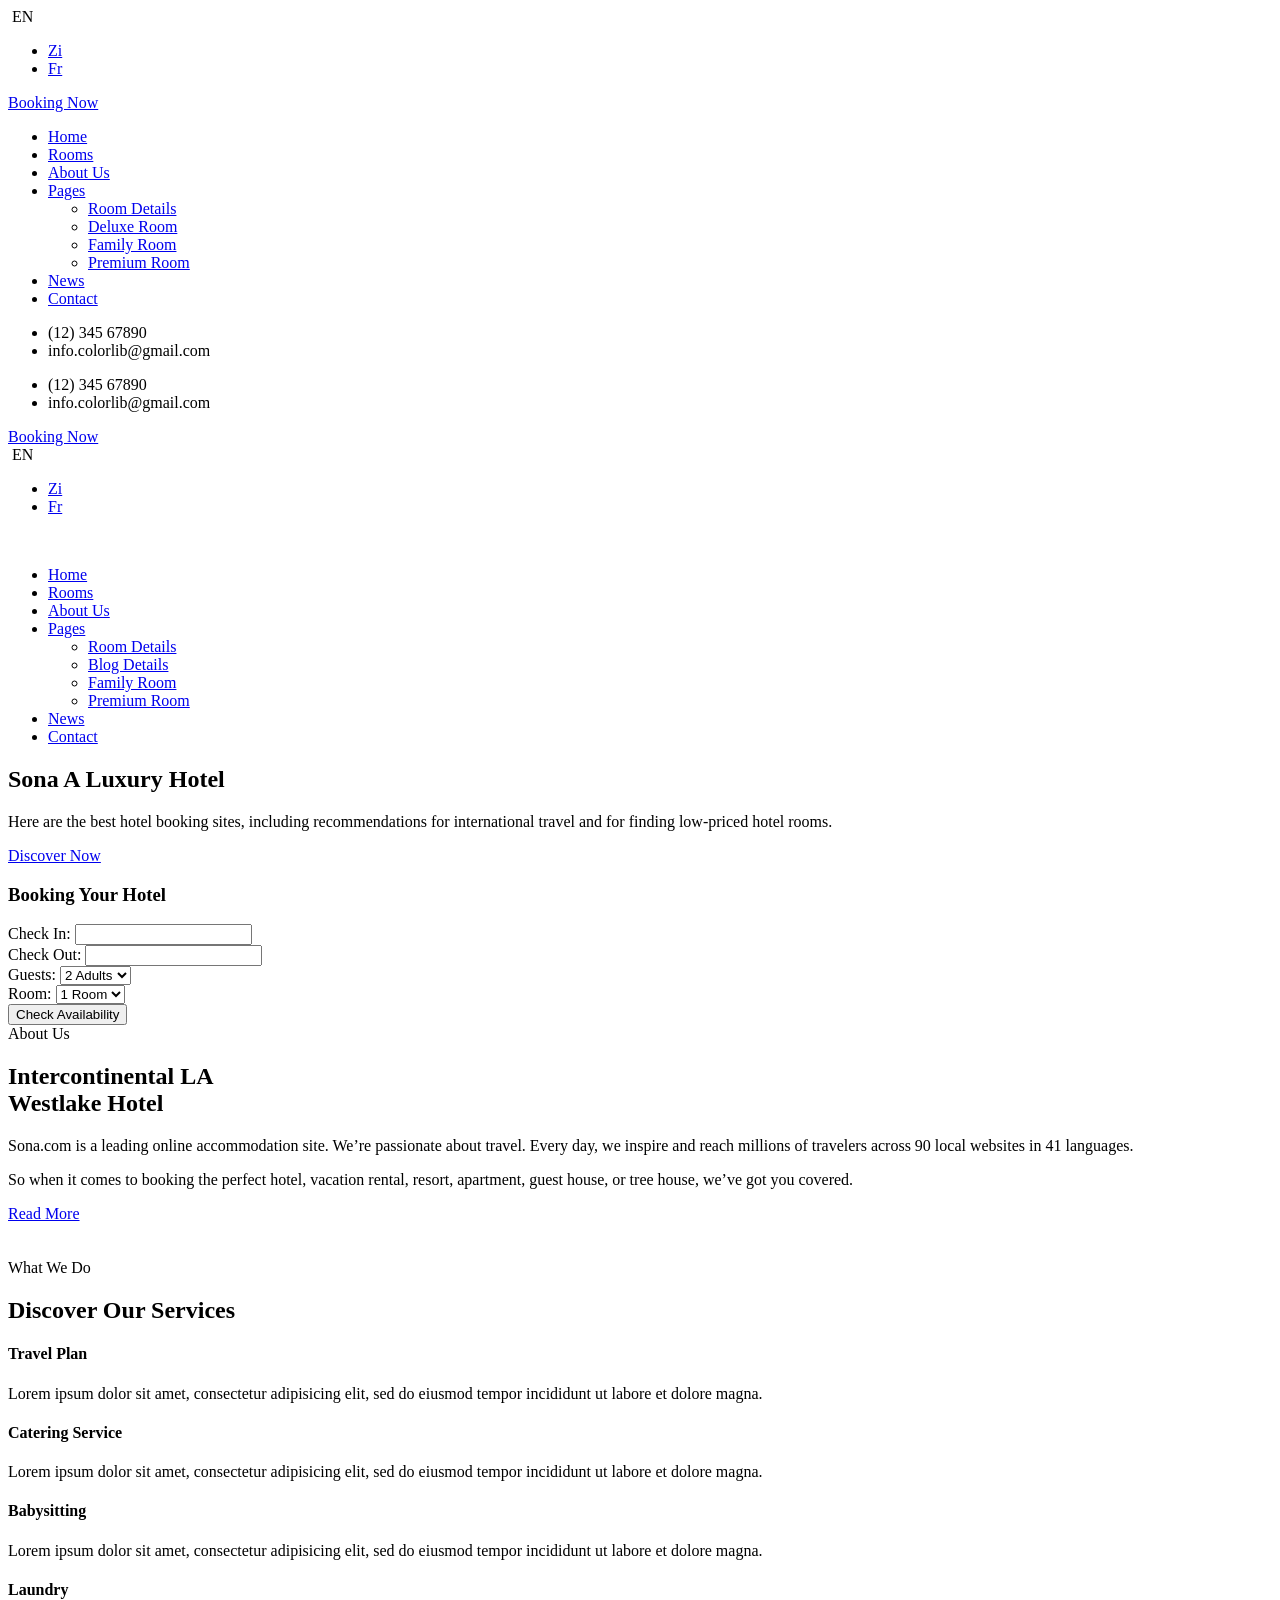
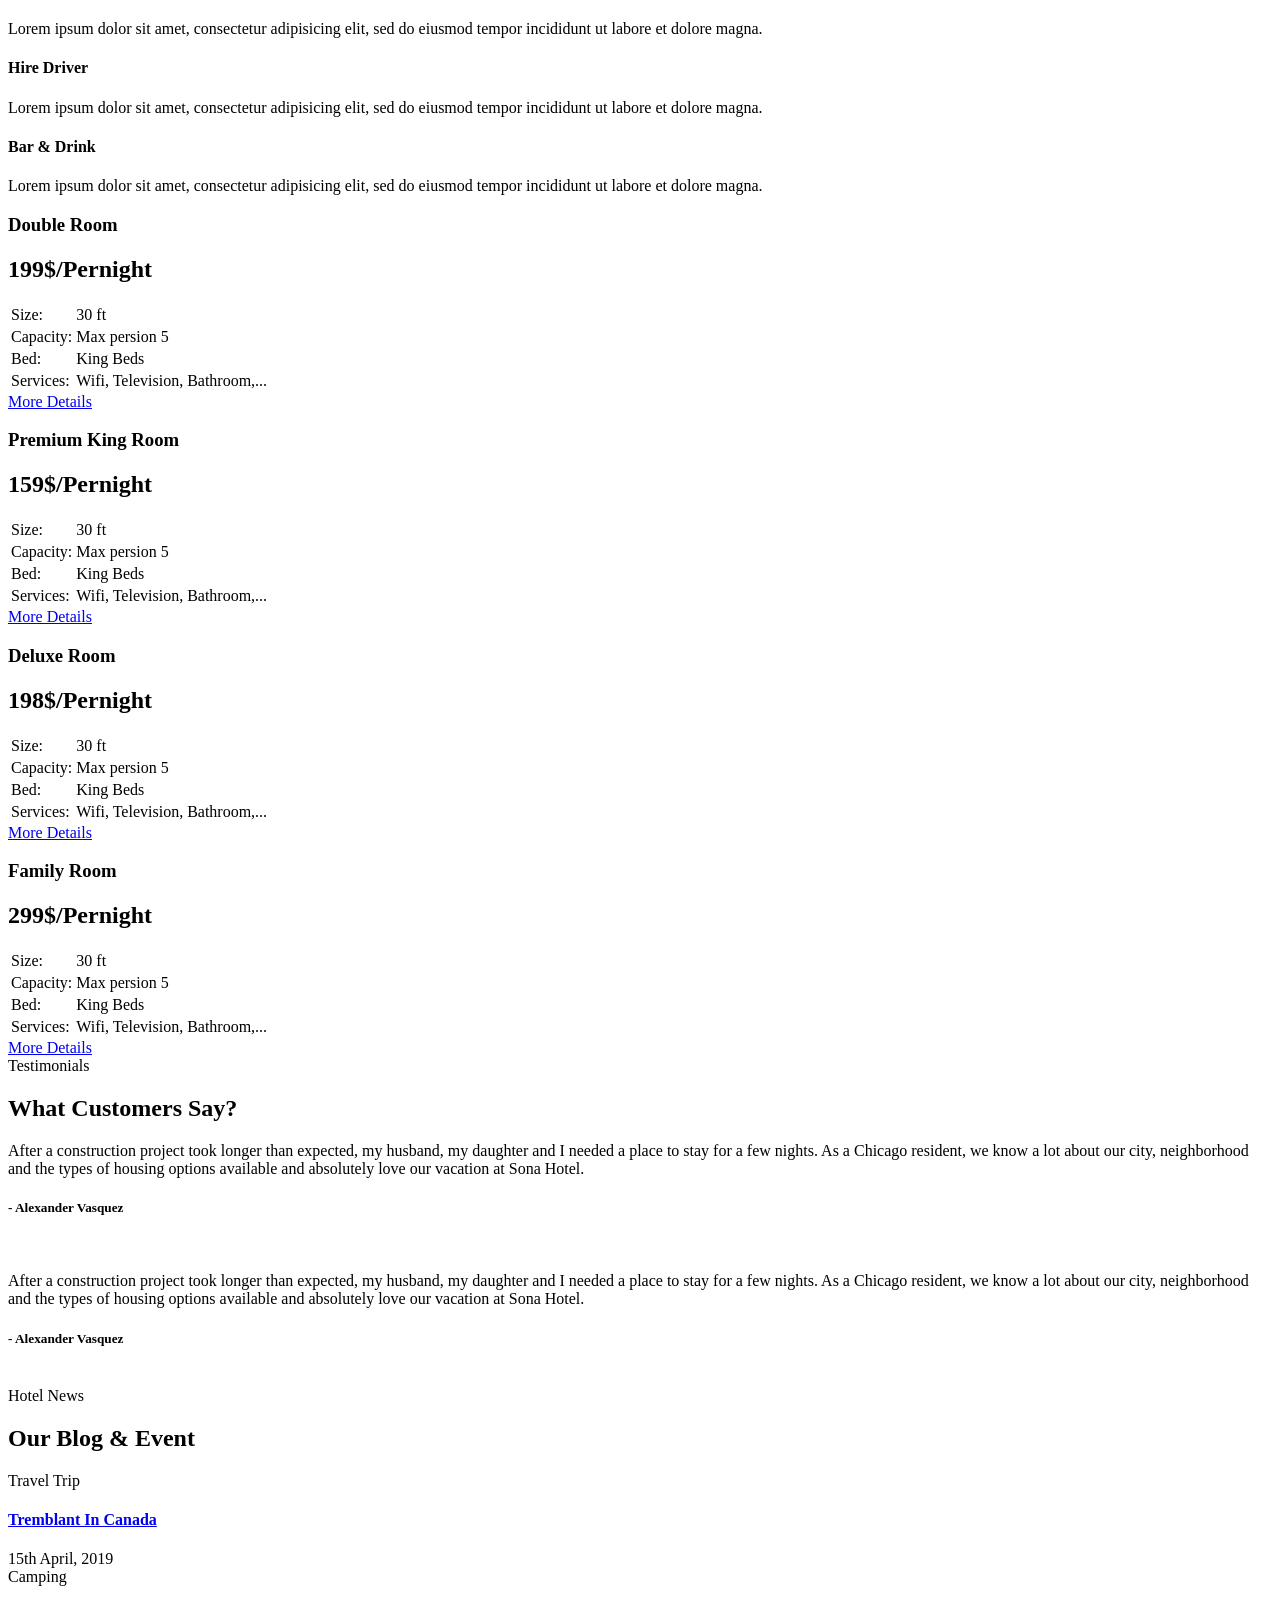
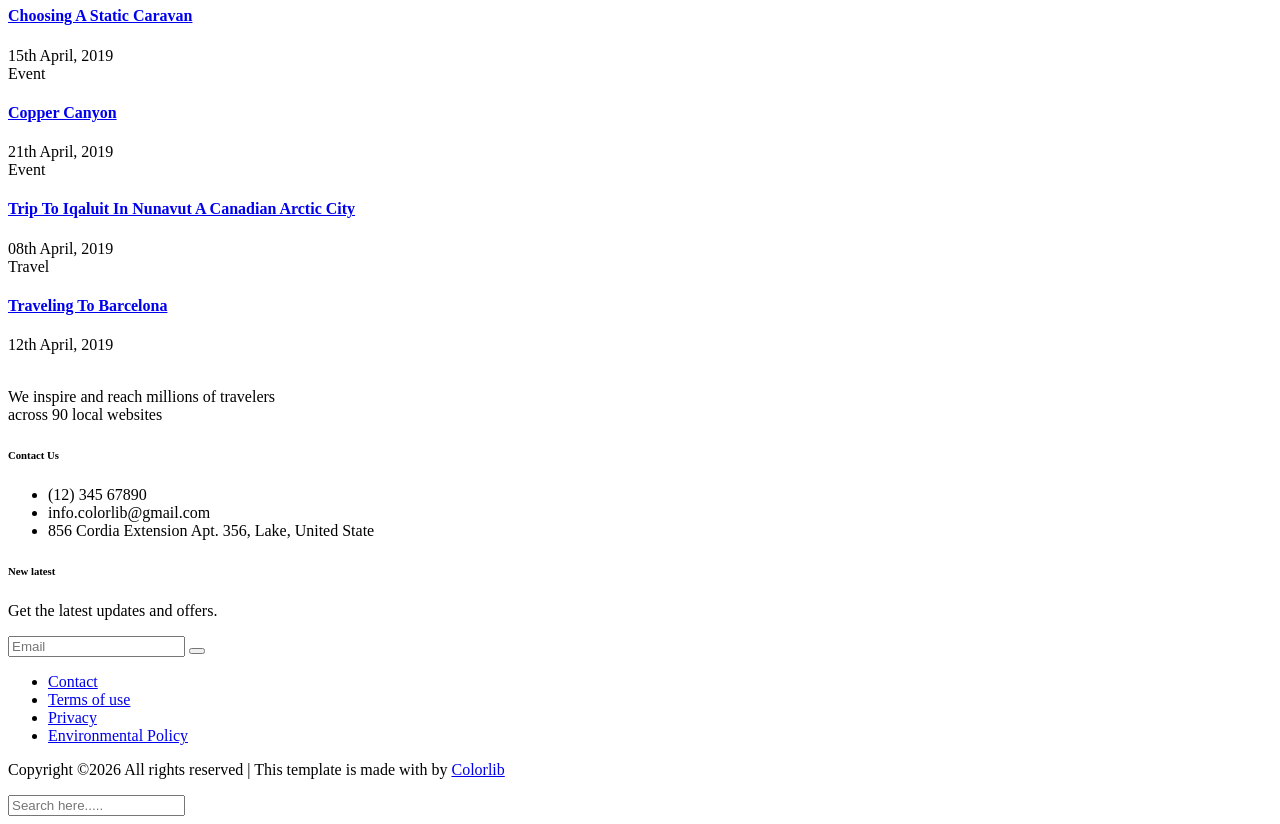
==== index.html @ 070640e9 "Add files via upload" ====
<!DOCTYPE html>
<html lang="zxx">

<head>
    <meta charset="UTF-8">
    <meta name="description" content="Sona Template">
    <meta name="keywords" content="Sona, unica, creative, html">
    <meta name="viewport" content="width=device-width, initial-scale=1.0">
    <meta http-equiv="X-UA-Compatible" content="ie=edge">
    <title>Sona | Template</title>

    <!-- Google Font -->
    <link href="https://fonts.googleapis.com/css?family=Lora:400,700&display=swap" rel="stylesheet">
    <link href="https://fonts.googleapis.com/css?family=Cabin:400,500,600,700&display=swap" rel="stylesheet">

    <!-- Css Styles -->
    <link rel="stylesheet" href="css/bootstrap.min.css" type="text/css">
    <link rel="stylesheet" href="css/font-awesome.min.css" type="text/css">
    <link rel="stylesheet" href="css/elegant-icons.css" type="text/css">
    <link rel="stylesheet" href="css/flaticon.css" type="text/css">
    <link rel="stylesheet" href="css/owl.carousel.min.css" type="text/css">
    <link rel="stylesheet" href="css/nice-select.css" type="text/css">
    <link rel="stylesheet" href="css/jquery-ui.min.css" type="text/css">
    <link rel="stylesheet" href="css/magnific-popup.css" type="text/css">
    <link rel="stylesheet" href="css/slicknav.min.css" type="text/css">
    <link rel="stylesheet" href="css/style.css" type="text/css">
</head>

<body>
    <!-- Page Preloder -->
    <div id="preloder">
        <div class="loader"></div>
    </div>

    <!-- Offcanvas Menu Section Begin -->
    <div class="offcanvas-menu-overlay"></div>
    <div class="canvas-open">
        <i class="icon_menu"></i>
    </div>
    <div class="offcanvas-menu-wrapper">
        <div class="canvas-close">
            <i class="icon_close"></i>
        </div>
        <div class="search-icon  search-switch">
            <i class="icon_search"></i>
        </div>
        <div class="header-configure-area">
            <div class="language-option">
                <img src="img/flag.jpg" alt="">
                <span>EN <i class="fa fa-angle-down"></i></span>
                <div class="flag-dropdown">
                    <ul>
                        <li><a href="#">Zi</a></li>
                        <li><a href="#">Fr</a></li>
                    </ul>
                </div>
            </div>
            <a href="#" class="bk-btn">Booking Now</a>
        </div>
        <nav class="mainmenu mobile-menu">
            <ul>
                <li class="active"><a href="./index.html">Home</a></li>
                <li><a href="./rooms.html">Rooms</a></li>
                <li><a href="./about-us.html">About Us</a></li>
                <li><a href="./pages.html">Pages</a>
                    <ul class="dropdown">
                        <li><a href="./room-details.html">Room Details</a></li>
                        <li><a href="#">Deluxe Room</a></li>
                        <li><a href="#">Family Room</a></li>
                        <li><a href="#">Premium Room</a></li>
                    </ul>
                </li>
                <li><a href="./blog.html">News</a></li>
                <li><a href="./contact.html">Contact</a></li>
            </ul>
        </nav>
        <div id="mobile-menu-wrap"></div>
        <div class="top-social">
            <a href="#"><i class="fa fa-facebook"></i></a>
            <a href="#"><i class="fa fa-twitter"></i></a>
            <a href="#"><i class="fa fa-tripadvisor"></i></a>
            <a href="#"><i class="fa fa-instagram"></i></a>
        </div>
        <ul class="top-widget">
            <li><i class="fa fa-phone"></i> (12) 345 67890</li>
            <li><i class="fa fa-envelope"></i> info.colorlib@gmail.com</li>
        </ul>
    </div>
    <!-- Offcanvas Menu Section End -->

    <!-- Header Section Begin -->
    <header class="header-section">
        <div class="top-nav">
            <div class="container">
                <div class="row">
                    <div class="col-lg-6">
                        <ul class="tn-left">
                            <li><i class="fa fa-phone"></i> (12) 345 67890</li>
                            <li><i class="fa fa-envelope"></i> info.colorlib@gmail.com</li>
                        </ul>
                    </div>
                    <div class="col-lg-6">
                        <div class="tn-right">
                            <div class="top-social">
                                <a href="#"><i class="fa fa-facebook"></i></a>
                                <a href="#"><i class="fa fa-twitter"></i></a>
                                <a href="#"><i class="fa fa-tripadvisor"></i></a>
                                <a href="#"><i class="fa fa-instagram"></i></a>
                            </div>
                            <a href="#" class="bk-btn">Booking Now</a>
                            <div class="language-option">
                                <img src="img/flag.jpg" alt="">
                                <span>EN <i class="fa fa-angle-down"></i></span>
                                <div class="flag-dropdown">
                                    <ul>
                                        <li><a href="#">Zi</a></li>
                                        <li><a href="#">Fr</a></li>
                                    </ul>
                                </div>
                            </div>
                        </div>
                    </div>
                </div>
            </div>
        </div>
        <div class="menu-item">
            <div class="container">
                <div class="row">
                    <div class="col-lg-2">
                        <div class="logo">
                            <a href="./index.html">
                                <img src="img/logo.png" alt="">
                            </a>
                        </div>
                    </div>
                    <div class="col-lg-10">
                        <div class="nav-menu">
                            <nav class="mainmenu">
                                <ul>
                                    <li class="active"><a href="./index.html">Home</a></li>
                                    <li><a href="./rooms.html">Rooms</a></li>
                                    <li><a href="./about-us.html">About Us</a></li>
                                    <li><a href="./pages.html">Pages</a>
                                        <ul class="dropdown">
                                            <li><a href="./room-details.html">Room Details</a></li>
                                            <li><a href="./blog-details.html">Blog Details</a></li>
                                            <li><a href="#">Family Room</a></li>
                                            <li><a href="#">Premium Room</a></li>
                                        </ul>
                                    </li>
                                    <li><a href="./blog.html">News</a></li>
                                    <li><a href="./contact.html">Contact</a></li>
                                </ul>
                            </nav>
                            <div class="nav-right search-switch">
                                <i class="icon_search"></i>
                            </div>
                        </div>
                    </div>
                </div>
            </div>
        </div>
    </header>
    <!-- Header End -->

    <!-- Hero Section Begin -->
    <section class="hero-section">
        <div class="container">
            <div class="row">
                <div class="col-lg-6">
                    <div class="hero-text">
                        <h1>Sona A Luxury Hotel</h1>
                        <p>Here are the best hotel booking sites, including recommendations for international
                            travel and for finding low-priced hotel rooms.</p>
                        <a href="#" class="primary-btn">Discover Now</a>
                    </div>
                </div>
                <div class="col-xl-4 col-lg-5 offset-xl-2 offset-lg-1">
                    <div class="booking-form">
                        <h3>Booking Your Hotel</h3>
                        <form action="#">
                            <div class="check-date">
                                <label for="date-in">Check In:</label>
                                <input type="text" class="date-input" id="date-in">
                                <i class="icon_calendar"></i>
                            </div>
                            <div class="check-date">
                                <label for="date-out">Check Out:</label>
                                <input type="text" class="date-input" id="date-out">
                                <i class="icon_calendar"></i>
                            </div>
                            <div class="select-option">
                                <label for="guest">Guests:</label>
                                <select id="guest">
                                    <option value="">2 Adults</option>
                                    <option value="">3 Adults</option>
                                </select>
                            </div>
                            <div class="select-option">
                                <label for="room">Room:</label>
                                <select id="room">
                                    <option value="">1 Room</option>
                                    <option value="">2 Room</option>
                                </select>
                            </div>
                            <button type="submit">Check Availability</button>
                        </form>
                    </div>
                </div>
            </div>
        </div>
        <div class="hero-slider owl-carousel">
            <div class="hs-item set-bg" data-setbg="img/hero/hero-1.jpg"></div>
            <div class="hs-item set-bg" data-setbg="img/hero/hero-2.jpg"></div>
            <div class="hs-item set-bg" data-setbg="img/hero/hero-3.jpg"></div>
        </div>
    </section>
    <!-- Hero Section End -->

    <!-- About Us Section Begin -->
    <section class="aboutus-section spad">
        <div class="container">
            <div class="row">
                <div class="col-lg-6">
                    <div class="about-text">
                        <div class="section-title">
                            <span>About Us</span>
                            <h2>Intercontinental LA <br />Westlake Hotel</h2>
                        </div>
                        <p class="f-para">Sona.com is a leading online accommodation site. We’re passionate about
                            travel. Every day, we inspire and reach millions of travelers across 90 local websites in 41
                            languages.</p>
                        <p class="s-para">So when it comes to booking the perfect hotel, vacation rental, resort,
                            apartment, guest house, or tree house, we’ve got you covered.</p>
                        <a href="#" class="primary-btn about-btn">Read More</a>
                    </div>
                </div>
                <div class="col-lg-6">
                    <div class="about-pic">
                        <div class="row">
                            <div class="col-sm-6">
                                <img src="img/about/about-1.jpg" alt="">
                            </div>
                            <div class="col-sm-6">
                                <img src="img/about/about-2.jpg" alt="">
                            </div>
                        </div>
                    </div>
                </div>
            </div>
        </div>
    </section>
    <!-- About Us Section End -->

    <!-- Services Section End -->
    <section class="services-section spad">
        <div class="container">
            <div class="row">
                <div class="col-lg-12">
                    <div class="section-title">
                        <span>What We Do</span>
                        <h2>Discover Our Services</h2>
                    </div>
                </div>
            </div>
            <div class="row">
                <div class="col-lg-4 col-sm-6">
                    <div class="service-item">
                        <i class="flaticon-036-parking"></i>
                        <h4>Travel Plan</h4>
                        <p>Lorem ipsum dolor sit amet, consectetur adipisicing elit, sed do eiusmod tempor incididunt ut
                            labore et dolore magna.</p>
                    </div>
                </div>
                <div class="col-lg-4 col-sm-6">
                    <div class="service-item">
                        <i class="flaticon-033-dinner"></i>
                        <h4>Catering Service</h4>
                        <p>Lorem ipsum dolor sit amet, consectetur adipisicing elit, sed do eiusmod tempor incididunt ut
                            labore et dolore magna.</p>
                    </div>
                </div>
                <div class="col-lg-4 col-sm-6">
                    <div class="service-item">
                        <i class="flaticon-026-bed"></i>
                        <h4>Babysitting</h4>
                        <p>Lorem ipsum dolor sit amet, consectetur adipisicing elit, sed do eiusmod tempor incididunt ut
                            labore et dolore magna.</p>
                    </div>
                </div>
                <div class="col-lg-4 col-sm-6">
                    <div class="service-item">
                        <i class="flaticon-024-towel"></i>
                        <h4>Laundry</h4>
                        <p>Lorem ipsum dolor sit amet, consectetur adipisicing elit, sed do eiusmod tempor incididunt ut
                            labore et dolore magna.</p>
                    </div>
                </div>
                <div class="col-lg-4 col-sm-6">
                    <div class="service-item">
                        <i class="flaticon-044-clock-1"></i>
                        <h4>Hire Driver</h4>
                        <p>Lorem ipsum dolor sit amet, consectetur adipisicing elit, sed do eiusmod tempor incididunt ut
                            labore et dolore magna.</p>
                    </div>
                </div>
                <div class="col-lg-4 col-sm-6">
                    <div class="service-item">
                        <i class="flaticon-012-cocktail"></i>
                        <h4>Bar & Drink</h4>
                        <p>Lorem ipsum dolor sit amet, consectetur adipisicing elit, sed do eiusmod tempor incididunt ut
                            labore et dolore magna.</p>
                    </div>
                </div>
            </div>
        </div>
    </section>
    <!-- Services Section End -->

    <!-- Home Room Section Begin -->
    <section class="hp-room-section">
        <div class="container-fluid">
            <div class="hp-room-items">
                <div class="row">
                    <div class="col-lg-3 col-md-6">
                        <div class="hp-room-item set-bg" data-setbg="img/room/room-b1.jpg">
                            <div class="hr-text">
                                <h3>Double Room</h3>
                                <h2>199$<span>/Pernight</span></h2>
                                <table>
                                    <tbody>
                                        <tr>
                                            <td class="r-o">Size:</td>
                                            <td>30 ft</td>
                                        </tr>
                                        <tr>
                                            <td class="r-o">Capacity:</td>
                                            <td>Max persion 5</td>
                                        </tr>
                                        <tr>
                                            <td class="r-o">Bed:</td>
                                            <td>King Beds</td>
                                        </tr>
                                        <tr>
                                            <td class="r-o">Services:</td>
                                            <td>Wifi, Television, Bathroom,...</td>
                                        </tr>
                                    </tbody>
                                </table>
                                <a href="#" class="primary-btn">More Details</a>
                            </div>
                        </div>
                    </div>
                    <div class="col-lg-3 col-md-6">
                        <div class="hp-room-item set-bg" data-setbg="img/room/room-b2.jpg">
                            <div class="hr-text">
                                <h3>Premium King Room</h3>
                                <h2>159$<span>/Pernight</span></h2>
                                <table>
                                    <tbody>
                                        <tr>
                                            <td class="r-o">Size:</td>
                                            <td>30 ft</td>
                                        </tr>
                                        <tr>
                                            <td class="r-o">Capacity:</td>
                                            <td>Max persion 5</td>
                                        </tr>
                                        <tr>
                                            <td class="r-o">Bed:</td>
                                            <td>King Beds</td>
                                        </tr>
                                        <tr>
                                            <td class="r-o">Services:</td>
                                            <td>Wifi, Television, Bathroom,...</td>
                                        </tr>
                                    </tbody>
                                </table>
                                <a href="#" class="primary-btn">More Details</a>
                            </div>
                        </div>
                    </div>
                    <div class="col-lg-3 col-md-6">
                        <div class="hp-room-item set-bg" data-setbg="img/room/room-b3.jpg">
                            <div class="hr-text">
                                <h3>Deluxe Room</h3>
                                <h2>198$<span>/Pernight</span></h2>
                                <table>
                                    <tbody>
                                        <tr>
                                            <td class="r-o">Size:</td>
                                            <td>30 ft</td>
                                        </tr>
                                        <tr>
                                            <td class="r-o">Capacity:</td>
                                            <td>Max persion 5</td>
                                        </tr>
                                        <tr>
                                            <td class="r-o">Bed:</td>
                                            <td>King Beds</td>
                                        </tr>
                                        <tr>
                                            <td class="r-o">Services:</td>
                                            <td>Wifi, Television, Bathroom,...</td>
                                        </tr>
                                    </tbody>
                                </table>
                                <a href="#" class="primary-btn">More Details</a>
                            </div>
                        </div>
                    </div>
                    <div class="col-lg-3 col-md-6">
                        <div class="hp-room-item set-bg" data-setbg="img/room/room-b4.jpg">
                            <div class="hr-text">
                                <h3>Family Room</h3>
                                <h2>299$<span>/Pernight</span></h2>
                                <table>
                                    <tbody>
                                        <tr>
                                            <td class="r-o">Size:</td>
                                            <td>30 ft</td>
                                        </tr>
                                        <tr>
                                            <td class="r-o">Capacity:</td>
                                            <td>Max persion 5</td>
                                        </tr>
                                        <tr>
                                            <td class="r-o">Bed:</td>
                                            <td>King Beds</td>
                                        </tr>
                                        <tr>
                                            <td class="r-o">Services:</td>
                                            <td>Wifi, Television, Bathroom,...</td>
                                        </tr>
                                    </tbody>
                                </table>
                                <a href="#" class="primary-btn">More Details</a>
                            </div>
                        </div>
                    </div>
                </div>
            </div>
        </div>
    </section>
    <!-- Home Room Section End -->

    <!-- Testimonial Section Begin -->
    <section class="testimonial-section spad">
        <div class="container">
            <div class="row">
                <div class="col-lg-12">
                    <div class="section-title">
                        <span>Testimonials</span>
                        <h2>What Customers Say?</h2>
                    </div>
                </div>
            </div>
            <div class="row">
                <div class="col-lg-8 offset-lg-2">
                    <div class="testimonial-slider owl-carousel">
                        <div class="ts-item">
                            <p>After a construction project took longer than expected, my husband, my daughter and I
                                needed a place to stay for a few nights. As a Chicago resident, we know a lot about our
                                city, neighborhood and the types of housing options available and absolutely love our
                                vacation at Sona Hotel.</p>
                            <div class="ti-author">
                                <div class="rating">
                                    <i class="icon_star"></i>
                                    <i class="icon_star"></i>
                                    <i class="icon_star"></i>
                                    <i class="icon_star"></i>
                                    <i class="icon_star-half_alt"></i>
                                </div>
                                <h5> - Alexander Vasquez</h5>
                            </div>
                            <img src="img/testimonial-logo.png" alt="">
                        </div>
                        <div class="ts-item">
                            <p>After a construction project took longer than expected, my husband, my daughter and I
                                needed a place to stay for a few nights. As a Chicago resident, we know a lot about our
                                city, neighborhood and the types of housing options available and absolutely love our
                                vacation at Sona Hotel.</p>
                            <div class="ti-author">
                                <div class="rating">
                                    <i class="icon_star"></i>
                                    <i class="icon_star"></i>
                                    <i class="icon_star"></i>
                                    <i class="icon_star"></i>
                                    <i class="icon_star-half_alt"></i>
                                </div>
                                <h5> - Alexander Vasquez</h5>
                            </div>
                            <img src="img/testimonial-logo.png" alt="">
                        </div>
                    </div>
                </div>
            </div>
        </div>
    </section>
    <!-- Testimonial Section End -->

    <!-- Blog Section Begin -->
    <section class="blog-section spad">
        <div class="container">
            <div class="row">
                <div class="col-lg-12">
                    <div class="section-title">
                        <span>Hotel News</span>
                        <h2>Our Blog & Event</h2>
                    </div>
                </div>
            </div>
            <div class="row">
                <div class="col-lg-4">
                    <div class="blog-item set-bg" data-setbg="img/blog/blog-1.jpg">
                        <div class="bi-text">
                            <span class="b-tag">Travel Trip</span>
                            <h4><a href="#">Tremblant In Canada</a></h4>
                            <div class="b-time"><i class="icon_clock_alt"></i> 15th April, 2019</div>
                        </div>
                    </div>
                </div>
                <div class="col-lg-4">
                    <div class="blog-item set-bg" data-setbg="img/blog/blog-2.jpg">
                        <div class="bi-text">
                            <span class="b-tag">Camping</span>
                            <h4><a href="#">Choosing A Static Caravan</a></h4>
                            <div class="b-time"><i class="icon_clock_alt"></i> 15th April, 2019</div>
                        </div>
                    </div>
                </div>
                <div class="col-lg-4">
                    <div class="blog-item set-bg" data-setbg="img/blog/blog-3.jpg">
                        <div class="bi-text">
                            <span class="b-tag">Event</span>
                            <h4><a href="#">Copper Canyon</a></h4>
                            <div class="b-time"><i class="icon_clock_alt"></i> 21th April, 2019</div>
                        </div>
                    </div>
                </div>
                <div class="col-lg-8">
                    <div class="blog-item small-size set-bg" data-setbg="img/blog/blog-wide.jpg">
                        <div class="bi-text">
                            <span class="b-tag">Event</span>
                            <h4><a href="#">Trip To Iqaluit In Nunavut A Canadian Arctic City</a></h4>
                            <div class="b-time"><i class="icon_clock_alt"></i> 08th April, 2019</div>
                        </div>
                    </div>
                </div>
                <div class="col-lg-4">
                    <div class="blog-item small-size set-bg" data-setbg="img/blog/blog-10.jpg">
                        <div class="bi-text">
                            <span class="b-tag">Travel</span>
                            <h4><a href="#">Traveling To Barcelona</a></h4>
                            <div class="b-time"><i class="icon_clock_alt"></i> 12th April, 2019</div>
                        </div>
                    </div>
                </div>
            </div>
        </div>
    </section>
    <!-- Blog Section End -->

    <!-- Footer Section Begin -->
    <footer class="footer-section">
        <div class="container">
            <div class="footer-text">
                <div class="row">
                    <div class="col-lg-4">
                        <div class="ft-about">
                            <div class="logo">
                                <a href="#">
                                    <img src="img/footer-logo.png" alt="">
                                </a>
                            </div>
                            <p>We inspire and reach millions of travelers<br /> across 90 local websites</p>
                            <div class="fa-social">
                                <a href="#"><i class="fa fa-facebook"></i></a>
                                <a href="#"><i class="fa fa-twitter"></i></a>
                                <a href="#"><i class="fa fa-tripadvisor"></i></a>
                                <a href="#"><i class="fa fa-instagram"></i></a>
                                <a href="#"><i class="fa fa-youtube-play"></i></a>
                            </div>
                        </div>
                    </div>
                    <div class="col-lg-3 offset-lg-1">
                        <div class="ft-contact">
                            <h6>Contact Us</h6>
                            <ul>
                                <li>(12) 345 67890</li>
                                <li>info.colorlib@gmail.com</li>
                                <li>856 Cordia Extension Apt. 356, Lake, United State</li>
                            </ul>
                        </div>
                    </div>
                    <div class="col-lg-3 offset-lg-1">
                        <div class="ft-newslatter">
                            <h6>New latest</h6>
                            <p>Get the latest updates and offers.</p>
                            <form action="#" class="fn-form">
                                <input type="text" placeholder="Email">
                                <button type="submit"><i class="fa fa-send"></i></button>
                            </form>
                        </div>
                    </div>
                </div>
            </div>
        </div>
        <div class="copyright-option">
            <div class="container">
                <div class="row">
                    <div class="col-lg-7">
                        <ul>
                            <li><a href="#">Contact</a></li>
                            <li><a href="#">Terms of use</a></li>
                            <li><a href="#">Privacy</a></li>
                            <li><a href="#">Environmental Policy</a></li>
                        </ul>
                    </div>
                    <div class="col-lg-5">
                        <div class="co-text"><p><!-- Link back to Colorlib can't be removed. Template is licensed under CC BY 3.0. -->
  Copyright &copy;<script>document.write(new Date().getFullYear());</script> All rights reserved | This template is made with <i class="fa fa-heart" aria-hidden="true"></i> by <a href="https://colorlib.com" target="_blank">Colorlib</a>
  <!-- Link back to Colorlib can't be removed. Template is licensed under CC BY 3.0. --></p></div>
                    </div>
                </div>
            </div>
        </div>
    </footer>
    <!-- Footer Section End -->

    <!-- Search model Begin -->
    <div class="search-model">
        <div class="h-100 d-flex align-items-center justify-content-center">
            <div class="search-close-switch"><i class="icon_close"></i></div>
            <form class="search-model-form">
                <input type="text" id="search-input" placeholder="Search here.....">
            </form>
        </div>
    </div>
    <!-- Search model end -->

    <!-- Js Plugins -->
    <script src="js/jquery-3.3.1.min.js"></script>
    <script src="js/bootstrap.min.js"></script>
    <script src="js/jquery.magnific-popup.min.js"></script>
    <script src="js/jquery.nice-select.min.js"></script>
    <script src="js/jquery-ui.min.js"></script>
    <script src="js/jquery.slicknav.js"></script>
    <script src="js/owl.carousel.min.js"></script>
    <script src="js/main.js"></script>
</body>

</html>
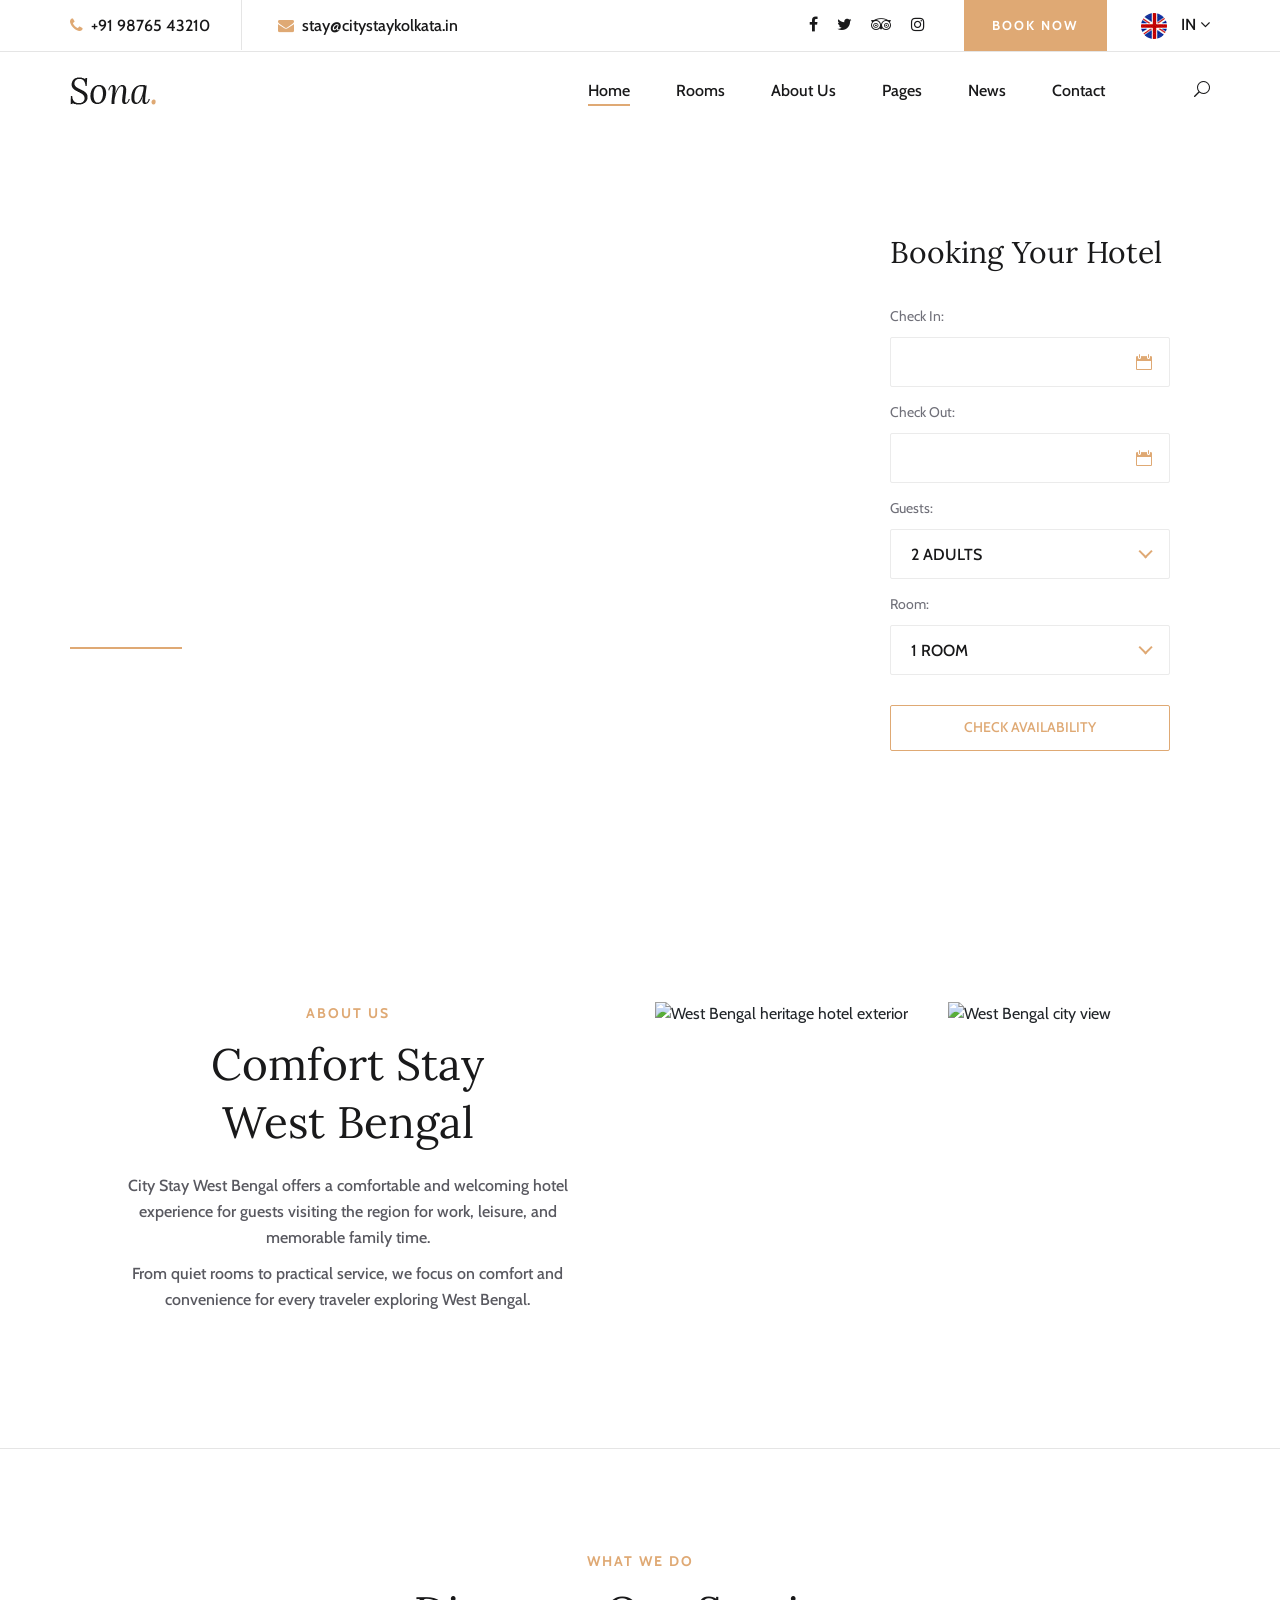
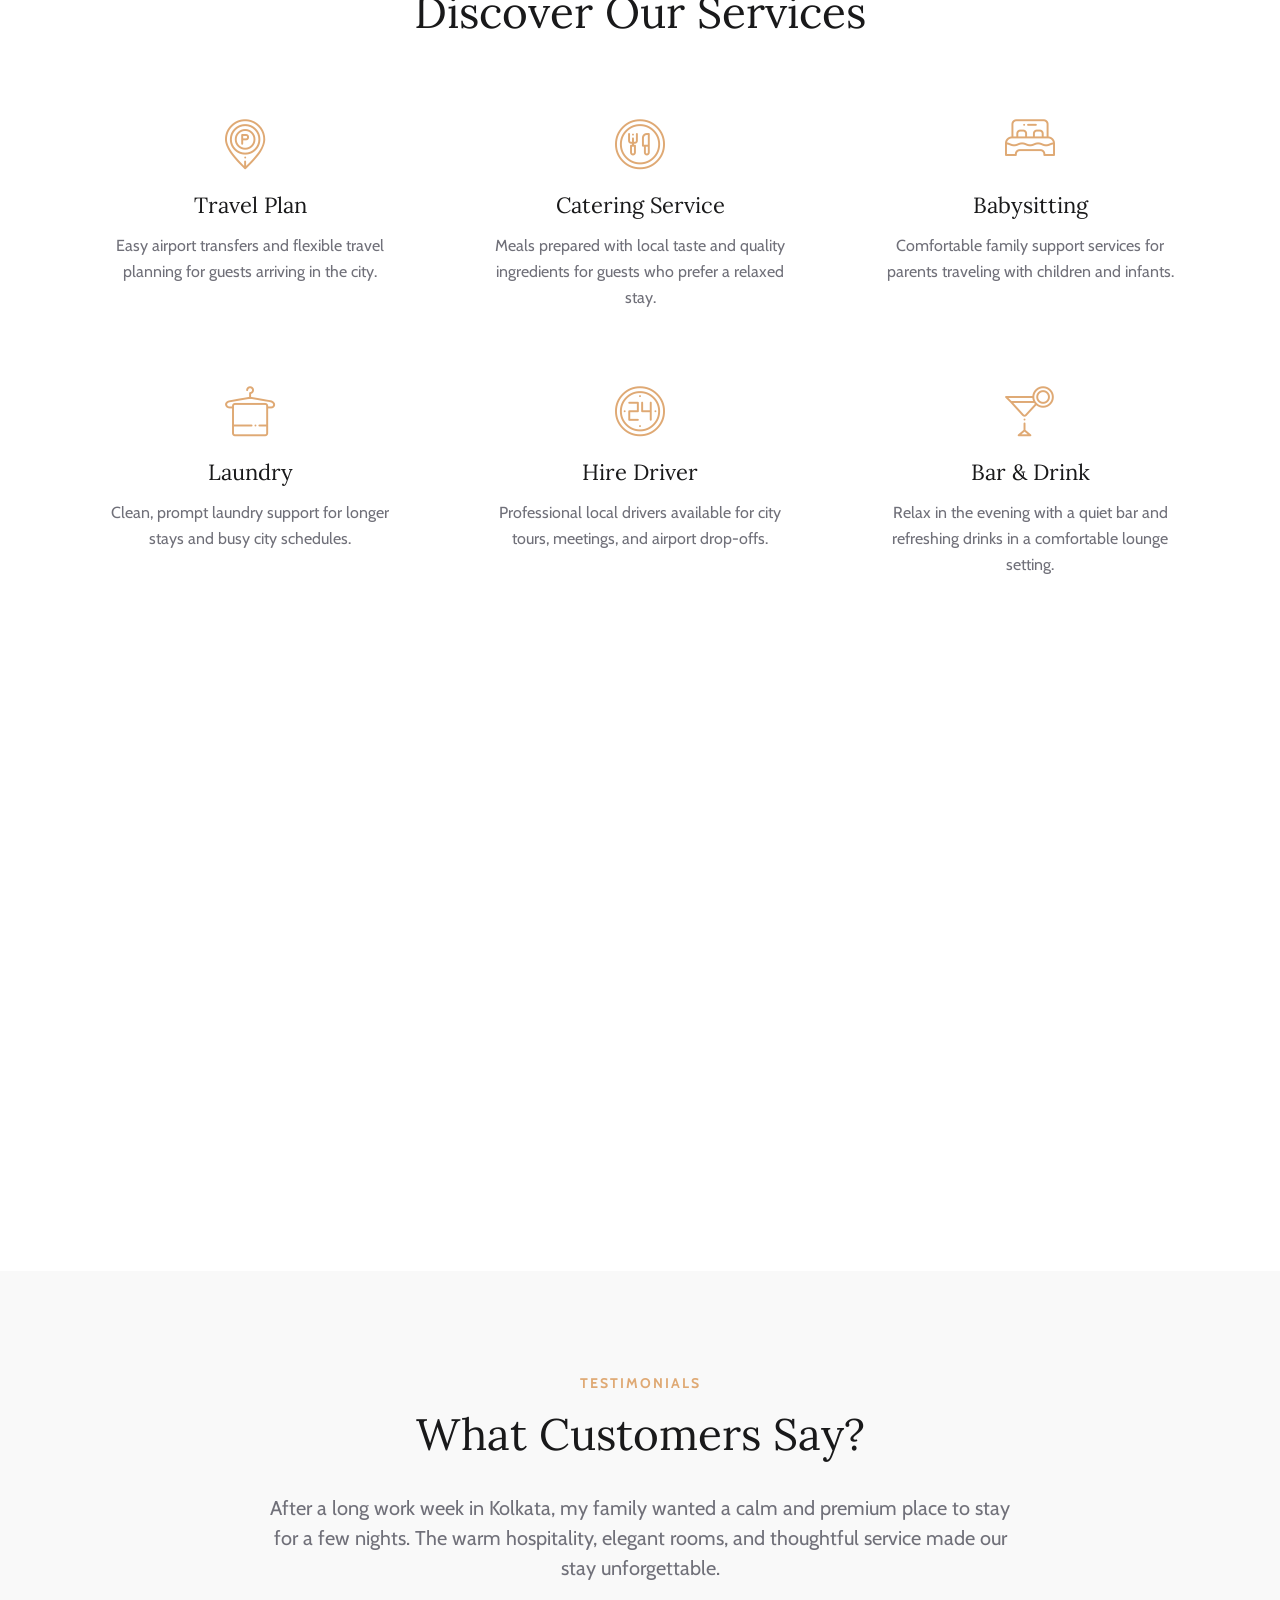
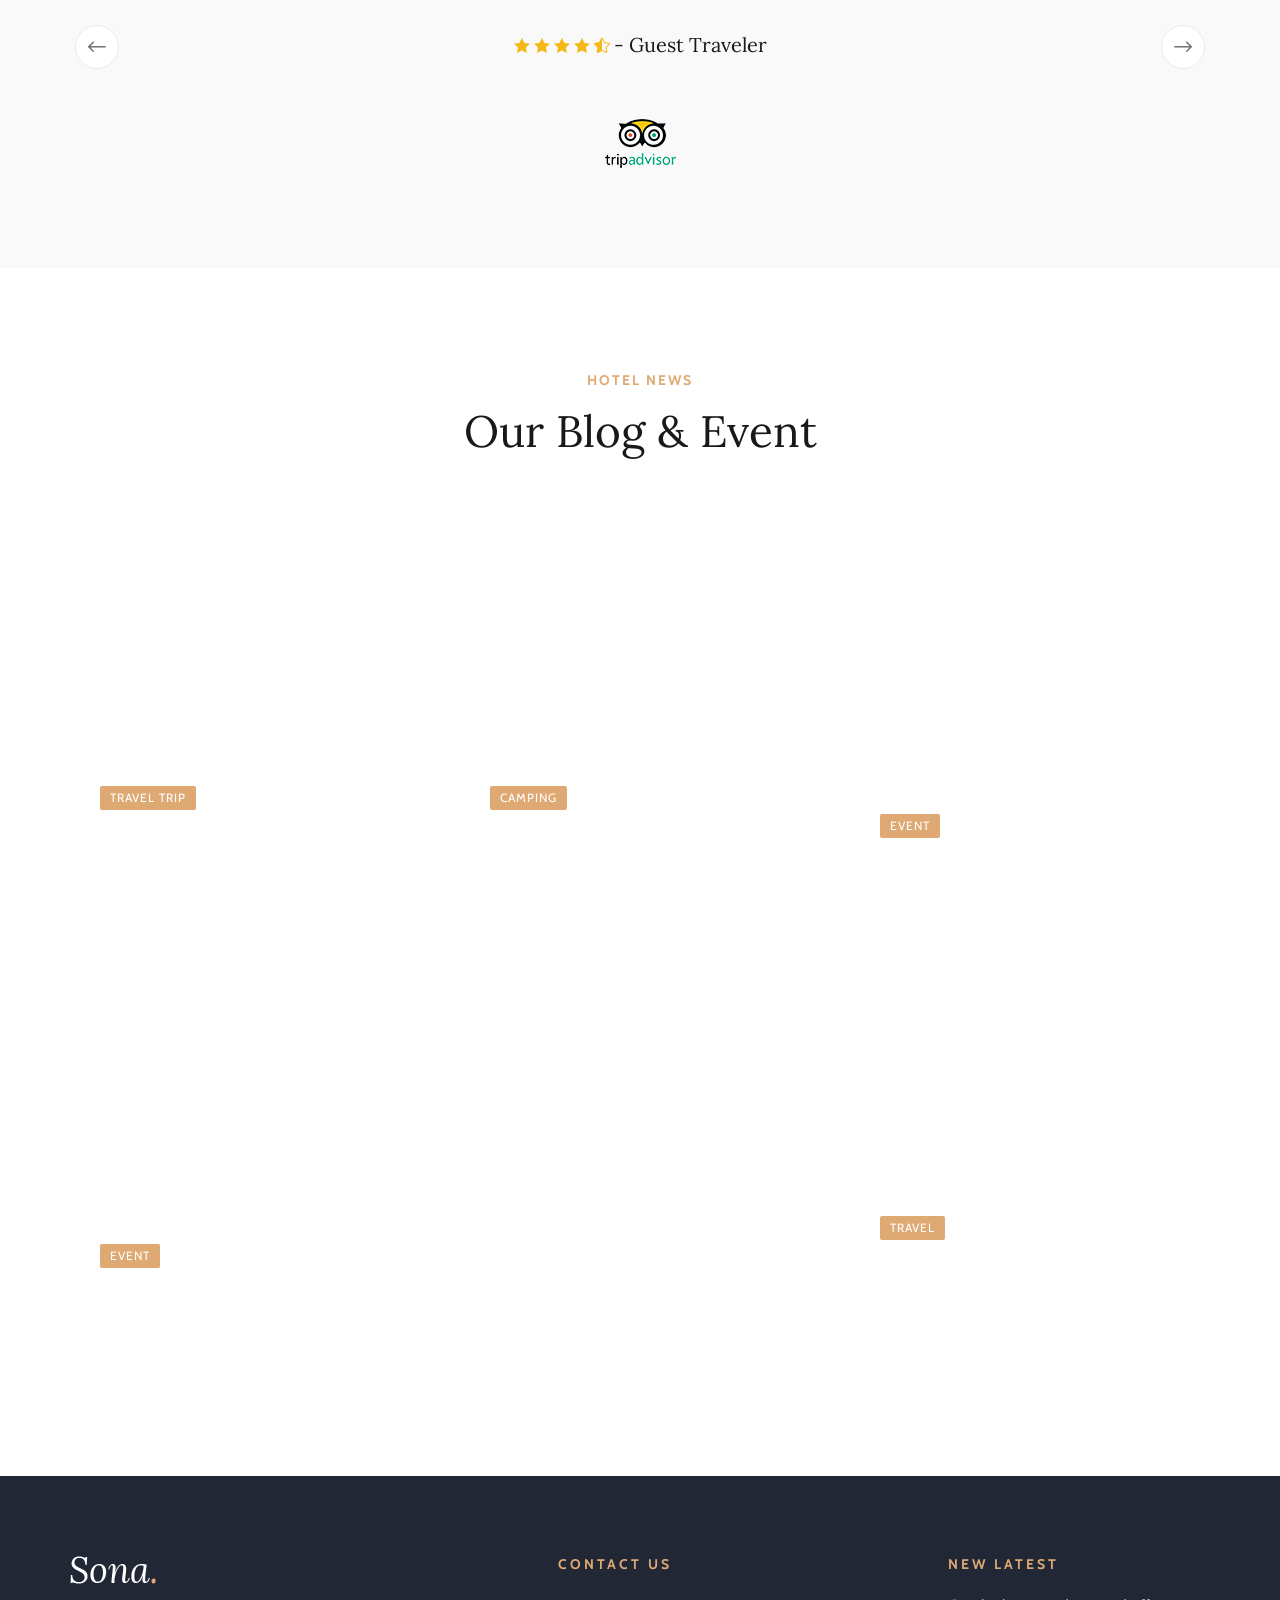
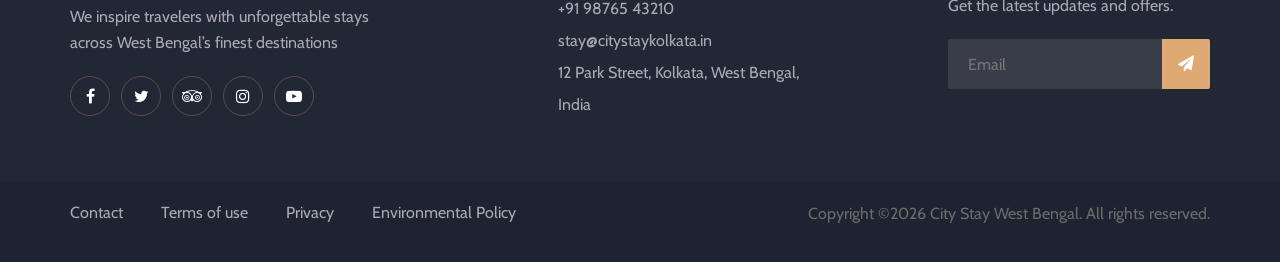
==== commit 247e6d96: "Update hotel template to "City Stay" with new content and images for a West Bengal hotel experience" ====
--- a/index.html
+++ b/index.html
@@ -3,11 +3,11 @@
 
 <head>
     <meta charset="UTF-8">
-    <meta name="description" content="Sona Template">
-    <meta name="keywords" content="Sona, unica, creative, html">
+    <meta name="description" content="City stay hotel template">
+    <meta name="keywords" content="hotel, West Bengal, stay, booking, heritage hotel">
     <meta name="viewport" content="width=device-width, initial-scale=1.0">
     <meta http-equiv="X-UA-Compatible" content="ie=edge">
-    <title>Sona | Template</title>
+    <title>City Stay | West Bengal Hotel</title>
 
     <!-- Google Font -->
     <link href="https://fonts.googleapis.com/css?family=Lora:400,700&display=swap" rel="stylesheet">
@@ -47,15 +47,15 @@
         <div class="header-configure-area">
             <div class="language-option">
                 <img src="img/flag.jpg" alt="">
-                <span>EN <i class="fa fa-angle-down"></i></span>
+                <span>IN <i class="fa fa-angle-down"></i></span>
                 <div class="flag-dropdown">
                     <ul>
-                        <li><a href="#">Zi</a></li>
-                        <li><a href="#">Fr</a></li>
+                        <li><a href="#">HI</a></li>
+                        <li><a href="#">TA</a></li>
                     </ul>
                 </div>
             </div>
-            <a href="#" class="bk-btn">Booking Now</a>
+            <a href="#" class="bk-btn">Bookw</a>
         </div>
         <nav class="mainmenu mobile-menu">
             <ul>
@@ -95,8 +95,8 @@
                 <div class="row">
                     <div class="col-lg-6">
                         <ul class="tn-left">
-                            <li><i class="fa fa-phone"></i> (12) 345 67890</li>
-                            <li><i class="fa fa-envelope"></i> info.colorlib@gmail.com</li>
+                            <li><i class="fa fa-phone"></i> +91 98765 43210</li>
+                            <li><i class="fa fa-envelope"></i> stay@citystaykolkata.in</li>
                         </ul>
                     </div>
                     <div class="col-lg-6">
@@ -107,14 +107,14 @@
                                 <a href="#"><i class="fa fa-tripadvisor"></i></a>
                                 <a href="#"><i class="fa fa-instagram"></i></a>
                             </div>
-                            <a href="#" class="bk-btn">Booking Now</a>
+                            <a href="#" class="bk-btn">Book Now</a>
                             <div class="language-option">
                                 <img src="img/flag.jpg" alt="">
-                                <span>EN <i class="fa fa-angle-down"></i></span>
+                                <span>IN <i class="fa fa-angle-down"></i></span>
                                 <div class="flag-dropdown">
                                     <ul>
-                                        <li><a href="#">Zi</a></li>
-                                        <li><a href="#">Fr</a></li>
+                                        <li><a href="#">HI</a></li>
+                                        <li><a href="#">TA</a></li>
                                     </ul>
                                 </div>
                             </div>
@@ -169,10 +169,9 @@
             <div class="row">
                 <div class="col-lg-6">
                     <div class="hero-text">
-                        <h1>Sona A Luxury Hotel</h1>
-                        <p>Here are the best hotel booking sites, including recommendations for international
-                            travel and for finding low-priced hotel rooms.</p>
-                        <a href="#" class="primary-btn">Discover Now</a>
+                        <h1>City Stay West Bengal</h1>
+                        <p>Comfortable rooms, warm hospitality, and a convenient stay for business trips, family visits, and weekend escapes.</p>
+                        <a href="#" class="primary-btn">Explore Now</a>
                     </div>
                 </div>
                 <div class="col-xl-4 col-lg-5 offset-xl-2 offset-lg-1">
@@ -210,9 +209,9 @@
             </div>
         </div>
         <div class="hero-slider owl-carousel">
-            <div class="hs-item set-bg" data-setbg="img/hero/hero-1.jpg"></div>
-            <div class="hs-item set-bg" data-setbg="img/hero/hero-2.jpg"></div>
-            <div class="hs-item set-bg" data-setbg="img/hero/hero-3.jpg"></div>
+            <div class="hs-item set-bg" data-setbg="https://images.unsplash.com/photo-1523901839036-a30306648417?auto=format&fit=crop&w=1600&q=80"></div>
+            <div class="hs-item set-bg" data-setbg="https://images.unsplash.com/photo-1524492412937-b28074a5d7da?auto=format&fit=crop&w=1600&q=80"></div>
+            <div class="hs-item set-bg" data-setbg="https://images.unsplash.com/photo-1548013146-72479768bada?auto=format&fit=crop&w=1600&q=80"></div>
         </div>
     </section>
     <!-- Hero Section End -->
@@ -225,24 +224,20 @@
                     <div class="about-text">
                         <div class="section-title">
                             <span>About Us</span>
-                            <h2>Intercontinental LA <br />Westlake Hotel</h2>
-                        </div>
-                        <p class="f-para">Sona.com is a leading online accommodation site. We’re passionate about
-                            travel. Every day, we inspire and reach millions of travelers across 90 local websites in 41
-                            languages.</p>
-                        <p class="s-para">So when it comes to booking the perfect hotel, vacation rental, resort,
-                            apartment, guest house, or tree house, we’ve got you covered.</p>
-                        <a href="#" class="primary-btn about-btn">Read More</a>
+                            <h2>Comfort Stay <br />West Bengal</h2>
+                        </div>
+                        <p class="f-para">City Stay West Bengal offers a comfortable and welcoming hotel experience for guests visiting the region for work, leisure, and memorable family time.</p>
+                        <p class="s-para">From quiet rooms to practical service, we focus on comfort and convenience for every traveler exploring West Bengal.</p>
                     </div>
                 </div>
                 <div class="col-lg-6">
                     <div class="about-pic">
                         <div class="row">
                             <div class="col-sm-6">
-                                <img src="img/about/about-1.jpg" alt="">
+                                <img src="https://images.unsplash.com/photo-1493246507139-91e8fad9978e?auto=format&fit=crop&w=1600&q=80" alt="West Bengal heritage hotel exterior">
                             </div>
                             <div class="col-sm-6">
-                                <img src="img/about/about-2.jpg" alt="">
+                                <img src="https://images.unsplash.com/photo-1493246507139-91e8fad9978e?auto=format&fit=crop&w=1200&q=80" alt="West Bengal city view">
                             </div>
                         </div>
                     </div>
@@ -268,48 +263,42 @@
                     <div class="service-item">
                         <i class="flaticon-036-parking"></i>
                         <h4>Travel Plan</h4>
-                        <p>Lorem ipsum dolor sit amet, consectetur adipisicing elit, sed do eiusmod tempor incididunt ut
-                            labore et dolore magna.</p>
+                        <p>Easy airport transfers and flexible travel planning for guests arriving in the city.</p>
                     </div>
                 </div>
                 <div class="col-lg-4 col-sm-6">
                     <div class="service-item">
                         <i class="flaticon-033-dinner"></i>
                         <h4>Catering Service</h4>
-                        <p>Lorem ipsum dolor sit amet, consectetur adipisicing elit, sed do eiusmod tempor incididunt ut
-                            labore et dolore magna.</p>
+                        <p>Meals prepared with local taste and quality ingredients for guests who prefer a relaxed stay.</p>
                     </div>
                 </div>
                 <div class="col-lg-4 col-sm-6">
                     <div class="service-item">
                         <i class="flaticon-026-bed"></i>
                         <h4>Babysitting</h4>
-                        <p>Lorem ipsum dolor sit amet, consectetur adipisicing elit, sed do eiusmod tempor incididunt ut
-                            labore et dolore magna.</p>
+                        <p>Comfortable family support services for parents traveling with children and infants.</p>
                     </div>
                 </div>
                 <div class="col-lg-4 col-sm-6">
                     <div class="service-item">
                         <i class="flaticon-024-towel"></i>
                         <h4>Laundry</h4>
-                        <p>Lorem ipsum dolor sit amet, consectetur adipisicing elit, sed do eiusmod tempor incididunt ut
-                            labore et dolore magna.</p>
+                        <p>Clean, prompt laundry support for longer stays and busy city schedules.</p>
                     </div>
                 </div>
                 <div class="col-lg-4 col-sm-6">
                     <div class="service-item">
                         <i class="flaticon-044-clock-1"></i>
                         <h4>Hire Driver</h4>
-                        <p>Lorem ipsum dolor sit amet, consectetur adipisicing elit, sed do eiusmod tempor incididunt ut
-                            labore et dolore magna.</p>
+                        <p>Professional local drivers available for city tours, meetings, and airport drop-offs.</p>
                     </div>
                 </div>
                 <div class="col-lg-4 col-sm-6">
                     <div class="service-item">
                         <i class="flaticon-012-cocktail"></i>
                         <h4>Bar & Drink</h4>
-                        <p>Lorem ipsum dolor sit amet, consectetur adipisicing elit, sed do eiusmod tempor incididunt ut
-                            labore et dolore magna.</p>
+                        <p>Relax in the evening with a quiet bar and refreshing drinks in a comfortable lounge setting.</p>
                     </div>
                 </div>
             </div>
@@ -323,11 +312,11 @@
             <div class="hp-room-items">
                 <div class="row">
                     <div class="col-lg-3 col-md-6">
-                        <div class="hp-room-item set-bg" data-setbg="img/room/room-b1.jpg">
+                        <div class="hp-room-item set-bg" data-setbg="https://images.unsplash.com/photo-1523901839036-a30306648417?auto=format&fit=crop&w=1600&q=80">
                             <div class="hr-text">
                                 <h3>Double Room</h3>
-                                <h2>199$<span>/Pernight</span></h2>
-                                <table>
+                                <h2>₹8,999<span>/night</span></h2>
+                                <tab₹7,999<span>/N
                                     <tbody>
                                         <tr>
                                             <td class="r-o">Size:</td>
@@ -352,11 +341,11 @@
                         </div>
                     </div>
                     <div class="col-lg-3 col-md-6">
-                        <div class="hp-room-item set-bg" data-setbg="img/room/room-b2.jpg">
+                        <div class="hp-room-item set-bg" data-setbg="https://images.unsplash.com/photo-1523901839036-a30306648417?auto=format&fit=crop&w=1600&q=80">
                             <div class="hr-text">
                                 <h3>Premium King Room</h3>
-                                <h2>159$<span>/Pernight</span></h2>
-                                <table>
+                                <h2>₹11,499<span>/night</span></h2>
+                                <tab₹6,499<span>/N
                                     <tbody>
                                         <tr>
                                             <td class="r-o">Size:</td>
@@ -381,11 +370,11 @@
                         </div>
                     </div>
                     <div class="col-lg-3 col-md-6">
-                        <div class="hp-room-item set-bg" data-setbg="img/room/room-b3.jpg">
+                        <div class="hp-room-item set-bg" data-setbg="https://images.unsplash.com/photo-1494526585095-c41746248156?auto=format&fit=crop&w=1200&q=80">
                             <div class="hr-text">
                                 <h3>Deluxe Room</h3>
-                                <h2>198$<span>/Pernight</span></h2>
-                                <table>
+                                <h2>₹9,799<span>/night</span></h2>
+                                <tab₹8,199<span>/N
                                     <tbody>
                                         <tr>
                                             <td class="r-o">Size:</td>
@@ -410,11 +399,11 @@
                         </div>
                     </div>
                     <div class="col-lg-3 col-md-6">
-                        <div class="hp-room-item set-bg" data-setbg="img/room/room-b4.jpg">
+                        <div class="hp-room-item set-bg" data-setbg="https://images.unsplash.com/photo-1520250497591-112f2f40a3f4?auto=format&fit=crop&w=1200&q=80">
                             <div class="hr-text">
                                 <h3>Family Room</h3>
-                                <h2>299$<span>/Pernight</span></h2>
-                                <table>
+                                <h2>₹14,499<span>/night</span></h2>
+                                <tab₹10,999<span>/N
                                     <tbody>
                                         <tr>
                                             <td class="r-o">Size:</td>
@@ -459,10 +448,7 @@
                 <div class="col-lg-8 offset-lg-2">
                     <div class="testimonial-slider owl-carousel">
                         <div class="ts-item">
-                            <p>After a construction project took longer than expected, my husband, my daughter and I
-                                needed a place to stay for a few nights. As a Chicago resident, we know a lot about our
-                                city, neighborhood and the types of housing options available and absolutely love our
-                                vacation at Sona Hotel.</p>
+                            <p>After a long work week in Kolkata, my family wanted a calm and premium place to stay for a few nights. The warm hospitality, elegant rooms, and thoughtful service made our stay unforgettable.</p>
                             <div class="ti-author">
                                 <div class="rating">
                                     <i class="icon_star"></i>
@@ -471,15 +457,12 @@
                                     <i class="icon_star"></i>
                                     <i class="icon_star-half_alt"></i>
                                 </div>
-                                <h5> - Alexander Vasquez</h5>
+                                <h5> - Guest Traveler</h5>
                             </div>
                             <img src="img/testimonial-logo.png" alt="">
                         </div>
                         <div class="ts-item">
-                            <p>After a construction project took longer than expected, my husband, my daughter and I
-                                needed a place to stay for a few nights. As a Chicago resident, we know a lot about our
-                                city, neighborhood and the types of housing options available and absolutely love our
-                                vacation at Sona Hotel.</p>
+                            <p>We stayed for a weekend getaway in Kolkata and loved the warm welcome, excellent room service, and heritage-inspired ambience. It felt like a premium local experience from start to finish.</p>
                             <div class="ti-author">
                                 <div class="rating">
                                     <i class="icon_star"></i>
@@ -488,7 +471,7 @@
                                     <i class="icon_star"></i>
                                     <i class="icon_star-half_alt"></i>
                                 </div>
-                                <h5> - Alexander Vasquez</h5>
+                                <h5> - Weekend Visitor</h5>
                             </div>
                             <img src="img/testimonial-logo.png" alt="">
                         </div>
@@ -512,47 +495,47 @@
             </div>
             <div class="row">
                 <div class="col-lg-4">
-                    <div class="blog-item set-bg" data-setbg="img/blog/blog-1.jpg">
+                    <div class="blog-item set-bg" data-setbg="https://images.unsplash.com/photo-1493246507139-91e8fad9978e?auto=format&fit=crop&w=1200&q=80">
                         <div class="bi-text">
                             <span class="b-tag">Travel Trip</span>
-                            <h4><a href="#">Tremblant In Canada</a></h4>
-                            <div class="b-time"><i class="icon_clock_alt"></i> 15th April, 2019</div>
+                            <h4><a href="#">West Bengal Heritage Escape</a></h4>
+                            <div class="b-time"><i class="icon_clock_alt"></i> 15th April, 2026</div>
                         </div>
                     </div>
                 </div>
                 <div class="col-lg-4">
-                    <div class="blog-item set-bg" data-setbg="img/blog/blog-2.jpg">
+                    <div class="blog-item set-bg" data-setbg="https://images.unsplash.com/photo-1505761671935-60ebc70fe1f6?auto=format&fit=crop&w=1600&q=80">
                         <div class="bi-text">
                             <span class="b-tag">Camping</span>
-                            <h4><a href="#">Choosing A Static Caravan</a></h4>
-                            <div class="b-time"><i class="icon_clock_alt"></i> 15th April, 2019</div>
+                            <h4><a href="#">West Bengal Weekend Retreat</a></h4>
+                            <div class="b-time"><i class="icon_clock_alt"></i> 15th April, 2026</div>
                         </div>
                     </div>
                 </div>
                 <div class="col-lg-4">
-                    <div class="blog-item set-bg" data-setbg="img/blog/blog-3.jpg">
+                    <div class="blog-item set-bg" data-setbg="https://images.unsplash.com/photo-1514565131-fce0801e5785?auto=format&fit=crop&w=1600&q=80">
                         <div class="bi-text">
                             <span class="b-tag">Event</span>
-                            <h4><a href="#">Copper Canyon</a></h4>
-                            <div class="b-time"><i class="icon_clock_alt"></i> 21th April, 2019</div>
+                            <h4><a href="#">West Bengal Culture Trail</a></h4>
+                            <div class="b-time"><i class="icon_clock_alt"></i> 21st April, 2026</div>
                         </div>
                     </div>
                 </div>
                 <div class="col-lg-8">
-                    <div class="blog-item small-size set-bg" data-setbg="img/blog/blog-wide.jpg">
+                    <div class="blog-item small-size set-bg" data-setbg="https://images.unsplash.com/photo-1505761671935-60ebc70fe1f6?auto=format&fit=crop&w=1600&q=80">
                         <div class="bi-text">
                             <span class="b-tag">Event</span>
-                            <h4><a href="#">Trip To Iqaluit In Nunavut A Canadian Arctic City</a></h4>
-                            <div class="b-time"><i class="icon_clock_alt"></i> 08th April, 2019</div>
+                            <h4><a href="#">Exploring the Beauty of West Bengal</a></h4>
+                            <div class="b-time"><i class="icon_clock_alt"></i> 08th April, 2026</div>
                         </div>
                     </div>
                 </div>
                 <div class="col-lg-4">
-                    <div class="blog-item small-size set-bg" data-setbg="img/blog/blog-10.jpg">
+                    <div class="blog-item small-size set-bg" data-setbg="https://images.unsplash.com/photo-1493246507139-91e8fad9978e?auto=format&fit=crop&w=1200&q=80">
                         <div class="bi-text">
                             <span class="b-tag">Travel</span>
-                            <h4><a href="#">Traveling To Barcelona</a></h4>
-                            <div class="b-time"><i class="icon_clock_alt"></i> 12th April, 2019</div>
+                            <h4><a href="#">Traveling Through West Bengal</a></h4>
+                            <div class="b-time"><i class="icon_clock_alt"></i> 12th April, 2026</div>
                         </div>
                     </div>
                 </div>
@@ -573,7 +556,7 @@
                                     <img src="img/footer-logo.png" alt="">
                                 </a>
                             </div>
-                            <p>We inspire and reach millions of travelers<br /> across 90 local websites</p>
+                            <p>We inspire travelers with unforgettable stays<br /> across West Bengal’s finest destinations</p>
                             <div class="fa-social">
                                 <a href="#"><i class="fa fa-facebook"></i></a>
                                 <a href="#"><i class="fa fa-twitter"></i></a>
@@ -587,9 +570,9 @@
                         <div class="ft-contact">
                             <h6>Contact Us</h6>
                             <ul>
-                                <li>(12) 345 67890</li>
-                                <li>info.colorlib@gmail.com</li>
-                                <li>856 Cordia Extension Apt. 356, Lake, United State</li>
+                                <li>+91 98765 43210</li>
+                                <li>stay@citystaykolkata.in</li>
+                                <li>12 Park Street, Kolkata, West Bengal, India</li>
                             </ul>
                         </div>
                     </div>
@@ -618,9 +601,7 @@
                         </ul>
                     </div>
                     <div class="col-lg-5">
-                        <div class="co-text"><p><!-- Link back to Colorlib can't be removed. Template is licensed under CC BY 3.0. -->
-  Copyright &copy;<script>document.write(new Date().getFullYear());</script> All rights reserved | This template is made with <i class="fa fa-heart" aria-hidden="true"></i> by <a href="https://colorlib.com" target="_blank">Colorlib</a>
-  <!-- Link back to Colorlib can't be removed. Template is licensed under CC BY 3.0. --></p></div>
+                        <div class="co-text"><p>Copyright &copy;<script>document.write(new Date().getFullYear());</script> City Stay West Bengal. All rights reserved.</p></div>
                     </div>
                 </div>
             </div>
--- a/css/elegant-icons.css
+++ b/css/elegant-icons.css
@@ -0,0 +1,1159 @@
+@font-face {
+	font-family: 'ElegantIcons';
+	src:url('../fonts/ElegantIcons.eot');
+	src:url('../fonts/ElegantIcons.eot?#iefix') format('embedded-opentype'),
+		url('../fonts/ElegantIcons.woff') format('woff'),
+		url('../fonts/ElegantIcons.ttf') format('truetype'),
+		url('../fonts/ElegantIcons.svg#ElegantIcons') format('svg');
+	font-weight: normal;
+	font-style: normal;
+}
+
+/* Use the following CSS code if you want to use data attributes for inserting your icons */
+[data-icon]:before {
+	font-family: 'ElegantIcons';
+	content: attr(data-icon);
+	speak: none;
+	font-weight: normal;
+	font-variant: normal;
+	text-transform: none;
+	line-height: 1;
+	-webkit-font-smoothing: antialiased;
+	-moz-osx-font-smoothing: grayscale;
+}
+
+/* Use the following CSS code if you want to have a class per icon */
+/*
+Instead of a list of all class selectors,
+you can use the generic selector below, but it's slower:
+[class*="your-class-prefix"] {
+*/
+.arrow_up, .arrow_down, .arrow_left, .arrow_right, .arrow_left-up, .arrow_right-up, .arrow_right-down, .arrow_left-down, .arrow-up-down, .arrow_up-down_alt, .arrow_left-right_alt, .arrow_left-right, .arrow_expand_alt2, .arrow_expand_alt, .arrow_condense, .arrow_expand, .arrow_move, .arrow_carrot-up, .arrow_carrot-down, .arrow_carrot-left, .arrow_carrot-right, .arrow_carrot-2up, .arrow_carrot-2down, .arrow_carrot-2left, .arrow_carrot-2right, .arrow_carrot-up_alt2, .arrow_carrot-down_alt2, .arrow_carrot-left_alt2, .arrow_carrot-right_alt2, .arrow_carrot-2up_alt2, .arrow_carrot-2down_alt2, .arrow_carrot-2left_alt2, .arrow_carrot-2right_alt2, .arrow_triangle-up, .arrow_triangle-down, .arrow_triangle-left, .arrow_triangle-right, .arrow_triangle-up_alt2, .arrow_triangle-down_alt2, .arrow_triangle-left_alt2, .arrow_triangle-right_alt2, .arrow_back, .icon_minus-06, .icon_plus, .icon_close, .icon_check, .icon_minus_alt2, .icon_plus_alt2, .icon_close_alt2, .icon_check_alt2, .icon_zoom-out_alt, .icon_zoom-in_alt, .icon_search, .icon_box-empty, .icon_box-selected, .icon_minus-box, .icon_plus-box, .icon_box-checked, .icon_circle-empty, .icon_circle-slelected, .icon_stop_alt2, .icon_stop, .icon_pause_alt2, .icon_pause, .icon_menu, .icon_menu-square_alt2, .icon_menu-circle_alt2, .icon_ul, .icon_ol, .icon_adjust-horiz, .icon_adjust-vert, .icon_document_alt, .icon_documents_alt, .icon_pencil, .icon_pencil-edit_alt, .icon_pencil-edit, .icon_folder-alt, .icon_folder-open_alt, .icon_folder-add_alt, .icon_info_alt, .icon_error-oct_alt, .icon_error-circle_alt, .icon_error-triangle_alt, .icon_question_alt2, .icon_question, .icon_comment_alt, .icon_chat_alt, .icon_vol-mute_alt, .icon_volume-low_alt, .icon_volume-high_alt, .icon_quotations, .icon_quotations_alt2, .icon_clock_alt, .icon_lock_alt, .icon_lock-open_alt, .icon_key_alt, .icon_cloud_alt, .icon_cloud-upload_alt, .icon_cloud-download_alt, .icon_image, .icon_images, .icon_lightbulb_alt, .icon_gift_alt, .icon_house_alt, .icon_genius, .icon_mobile, .icon_tablet, .icon_laptop, .icon_desktop, .icon_camera_alt, .icon_mail_alt, .icon_cone_alt, .icon_ribbon_alt, .icon_bag_alt, .icon_creditcard, .icon_cart_alt, .icon_paperclip, .icon_tag_alt, .icon_tags_alt, .icon_trash_alt, .icon_cursor_alt, .icon_mic_alt, .icon_compass_alt, .icon_pin_alt, .icon_pushpin_alt, .icon_map_alt, .icon_drawer_alt, .icon_toolbox_alt, .icon_book_alt, .icon_calendar, .icon_film, .icon_table, .icon_contacts_alt, .icon_headphones, .icon_lifesaver, .icon_piechart, .icon_refresh, .icon_link_alt, .icon_link, .icon_loading, .icon_blocked, .icon_archive_alt, .icon_heart_alt, .icon_star_alt, .icon_star-half_alt, .icon_star, .icon_star-half, .icon_tools, .icon_tool, .icon_cog, .icon_cogs, .arrow_up_alt, .arrow_down_alt, .arrow_left_alt, .arrow_right_alt, .arrow_left-up_alt, .arrow_right-up_alt, .arrow_right-down_alt, .arrow_left-down_alt, .arrow_condense_alt, .arrow_expand_alt3, .arrow_carrot_up_alt, .arrow_carrot-down_alt, .arrow_carrot-left_alt, .arrow_carrot-right_alt, .arrow_carrot-2up_alt, .arrow_carrot-2dwnn_alt, .arrow_carrot-2left_alt, .arrow_carrot-2right_alt, .arrow_triangle-up_alt, .arrow_triangle-down_alt, .arrow_triangle-left_alt, .arrow_triangle-right_alt, .icon_minus_alt, .icon_plus_alt, .icon_close_alt, .icon_check_alt, .icon_zoom-out, .icon_zoom-in, .icon_stop_alt, .icon_menu-square_alt, .icon_menu-circle_alt, .icon_document, .icon_documents, .icon_pencil_alt, .icon_folder, .icon_folder-open, .icon_folder-add, .icon_folder_upload, .icon_folder_download, .icon_info, .icon_error-circle, .icon_error-oct, .icon_error-triangle, .icon_question_alt, .icon_comment, .icon_chat, .icon_vol-mute, .icon_volume-low, .icon_volume-high, .icon_quotations_alt, .icon_clock, .icon_lock, .icon_lock-open, .icon_key, .icon_cloud, .icon_cloud-upload, .icon_cloud-download, .icon_lightbulb, .icon_gift, .icon_house, .icon_camera, .icon_mail, .icon_cone, .icon_ribbon, .icon_bag, .icon_cart, .icon_tag, .icon_tags, .icon_trash, .icon_cursor, .icon_mic, .icon_compass, .icon_pin, .icon_pushpin, .icon_map, .icon_drawer, .icon_toolbox, .icon_book, .icon_contacts, .icon_archive, .icon_heart, .icon_profile, .icon_group, .icon_grid-2x2, .icon_grid-3x3, .icon_music, .icon_pause_alt, .icon_phone, .icon_upload, .icon_download, .social_facebook, .social_twitter, .social_pinterest, .social_googleplus, .social_tumblr, .social_tumbleupon, .social_wordpress, .social_instagram, .social_dribbble, .social_vimeo, .social_linkedin, .social_rss, .social_deviantart, .social_share, .social_myspace, .social_skype, .social_youtube, .social_picassa, .social_googledrive, .social_flickr, .social_blogger, .social_spotify, .social_delicious, .social_facebook_circle, .social_twitter_circle, .social_pinterest_circle, .social_googleplus_circle, .social_tumblr_circle, .social_stumbleupon_circle, .social_wordpress_circle, .social_instagram_circle, .social_dribbble_circle, .social_vimeo_circle, .social_linkedin_circle, .social_rss_circle, .social_deviantart_circle, .social_share_circle, .social_myspace_circle, .social_skype_circle, .social_youtube_circle, .social_picassa_circle, .social_googledrive_alt2, .social_flickr_circle, .social_blogger_circle, .social_spotify_circle, .social_delicious_circle, .social_facebook_square, .social_twitter_square, .social_pinterest_square, .social_googleplus_square, .social_tumblr_square, .social_stumbleupon_square, .social_wordpress_square, .social_instagram_square, .social_dribbble_square, .social_vimeo_square, .social_linkedin_square, .social_rss_square, .social_deviantart_square, .social_share_square, .social_myspace_square, .social_skype_square, .social_youtube_square, .social_picassa_square, .social_googledrive_square, .social_flickr_square, .social_blogger_square, .social_spotify_square, .social_delicious_square, .icon_printer, .icon_calulator, .icon_building, .icon_floppy, .icon_drive, .icon_search-2, .icon_id, .icon_id-2, .icon_puzzle, .icon_like, .icon_dislike, .icon_mug, .icon_currency, .icon_wallet, .icon_pens, .icon_easel, .icon_flowchart, .icon_datareport, .icon_briefcase, .icon_shield, .icon_percent, .icon_globe, .icon_globe-2, .icon_target, .icon_hourglass, .icon_balance, .icon_rook, .icon_printer-alt, .icon_calculator_alt, .icon_building_alt, .icon_floppy_alt, .icon_drive_alt, .icon_search_alt, .icon_id_alt, .icon_id-2_alt, .icon_puzzle_alt, .icon_like_alt, .icon_dislike_alt, .icon_mug_alt, .icon_currency_alt, .icon_wallet_alt, .icon_pens_alt, .icon_easel_alt, .icon_flowchart_alt, .icon_datareport_alt, .icon_briefcase_alt, .icon_shield_alt, .icon_percent_alt, .icon_globe_alt, .icon_clipboard {
+	font-family: 'ElegantIcons';
+	speak: none;
+	font-style: normal;
+	font-weight: normal;
+	font-variant: normal;
+	text-transform: none;
+	line-height: 1;
+	-webkit-font-smoothing: antialiased;
+}
+.arrow_up:before {
+	content: "\21";
+}
+.arrow_down:before {
+	content: "\22";
+}
+.arrow_left:before {
+	content: "\23";
+}
+.arrow_right:before {
+	content: "\24";
+}
+.arrow_left-up:before {
+	content: "\25";
+}
+.arrow_right-up:before {
+	content: "\26";
+}
+.arrow_right-down:before {
+	content: "\27";
+}
+.arrow_left-down:before {
+	content: "\28";
+}
+.arrow-up-down:before {
+	content: "\29";
+}
+.arrow_up-down_alt:before {
+	content: "\2a";
+}
+.arrow_left-right_alt:before {
+	content: "\2b";
+}
+.arrow_left-right:before {
+	content: "\2c";
+}
+.arrow_expand_alt2:before {
+	content: "\2d";
+}
+.arrow_expand_alt:before {
+	content: "\2e";
+}
+.arrow_condense:before {
+	content: "\2f";
+}
+.arrow_expand:before {
+	content: "\30";
+}
+.arrow_move:before {
+	content: "\31";
+}
+.arrow_carrot-up:before {
+	content: "\32";
+}
+.arrow_carrot-down:before {
+	content: "\33";
+}
+.arrow_carrot-left:before {
+	content: "\34";
+}
+.arrow_carrot-right:before {
+	content: "\35";
+}
+.arrow_carrot-2up:before {
+	content: "\36";
+}
+.arrow_carrot-2down:before {
+	content: "\37";
+}
+.arrow_carrot-2left:before {
+	content: "\38";
+}
+.arrow_carrot-2right:before {
+	content: "\39";
+}
+.arrow_carrot-up_alt2:before {
+	content: "\3a";
+}
+.arrow_carrot-down_alt2:before {
+	content: "\3b";
+}
+.arrow_carrot-left_alt2:before {
+	content: "\3c";
+}
+.arrow_carrot-right_alt2:before {
+	content: "\3d";
+}
+.arrow_carrot-2up_alt2:before {
+	content: "\3e";
+}
+.arrow_carrot-2down_alt2:before {
+	content: "\3f";
+}
+.arrow_carrot-2left_alt2:before {
+	content: "\40";
+}
+.arrow_carrot-2right_alt2:before {
+	content: "\41";
+}
+.arrow_triangle-up:before {
+	content: "\42";
+}
+.arrow_triangle-down:before {
+	content: "\43";
+}
+.arrow_triangle-left:before {
+	content: "\44";
+}
+.arrow_triangle-right:before {
+	content: "\45";
+}
+.arrow_triangle-up_alt2:before {
+	content: "\46";
+}
+.arrow_triangle-down_alt2:before {
+	content: "\47";
+}
+.arrow_triangle-left_alt2:before {
+	content: "\48";
+}
+.arrow_triangle-right_alt2:before {
+	content: "\49";
+}
+.arrow_back:before {
+	content: "\4a";
+}
+.icon_minus-06:before {
+	content: "\4b";
+}
+.icon_plus:before {
+	content: "\4c";
+}
+.icon_close:before {
+	content: "\4d";
+}
+.icon_check:before {
+	content: "\4e";
+}
+.icon_minus_alt2:before {
+	content: "\4f";
+}
+.icon_plus_alt2:before {
+	content: "\50";
+}
+.icon_close_alt2:before {
+	content: "\51";
+}
+.icon_check_alt2:before {
+	content: "\52";
+}
+.icon_zoom-out_alt:before {
+	content: "\53";
+}
+.icon_zoom-in_alt:before {
+	content: "\54";
+}
+.icon_search:before {
+	content: "\55";
+}
+.icon_box-empty:before {
+	content: "\56";
+}
+.icon_box-selected:before {
+	content: "\57";
+}
+.icon_minus-box:before {
+	content: "\58";
+}
+.icon_plus-box:before {
+	content: "\59";
+}
+.icon_box-checked:before {
+	content: "\5a";
+}
+.icon_circle-empty:before {
+	content: "\5b";
+}
+.icon_circle-slelected:before {
+	content: "\5c";
+}
+.icon_stop_alt2:before {
+	content: "\5d";
+}
+.icon_stop:before {
+	content: "\5e";
+}
+.icon_pause_alt2:before {
+	content: "\5f";
+}
+.icon_pause:before {
+	content: "\60";
+}
+.icon_menu:before {
+	content: "\61";
+}
+.icon_menu-square_alt2:before {
+	content: "\62";
+}
+.icon_menu-circle_alt2:before {
+	content: "\63";
+}
+.icon_ul:before {
+	content: "\64";
+}
+.icon_ol:before {
+	content: "\65";
+}
+.icon_adjust-horiz:before {
+	content: "\66";
+}
+.icon_adjust-vert:before {
+	content: "\67";
+}
+.icon_document_alt:before {
+	content: "\68";
+}
+.icon_documents_alt:before {
+	content: "\69";
+}
+.icon_pencil:before {
+	content: "\6a";
+}
+.icon_pencil-edit_alt:before {
+	content: "\6b";
+}
+.icon_pencil-edit:before {
+	content: "\6c";
+}
+.icon_folder-alt:before {
+	content: "\6d";
+}
+.icon_folder-open_alt:before {
+	content: "\6e";
+}
+.icon_folder-add_alt:before {
+	content: "\6f";
+}
+.icon_info_alt:before {
+	content: "\70";
+}
+.icon_error-oct_alt:before {
+	content: "\71";
+}
+.icon_error-circle_alt:before {
+	content: "\72";
+}
+.icon_error-triangle_alt:before {
+	content: "\73";
+}
+.icon_question_alt2:before {
+	content: "\74";
+}
+.icon_question:before {
+	content: "\75";
+}
+.icon_comment_alt:before {
+	content: "\76";
+}
+.icon_chat_alt:before {
+	content: "\77";
+}
+.icon_vol-mute_alt:before {
+	content: "\78";
+}
+.icon_volume-low_alt:before {
+	content: "\79";
+}
+.icon_volume-high_alt:before {
+	content: "\7a";
+}
+.icon_quotations:before {
+	content: "\7b";
+}
+.icon_quotations_alt2:before {
+	content: "\7c";
+}
+.icon_clock_alt:before {
+	content: "\7d";
+}
+.icon_lock_alt:before {
+	content: "\7e";
+}
+.icon_lock-open_alt:before {
+	content: "\e000";
+}
+.icon_key_alt:before {
+	content: "\e001";
+}
+.icon_cloud_alt:before {
+	content: "\e002";
+}
+.icon_cloud-upload_alt:before {
+	content: "\e003";
+}
+.icon_cloud-download_alt:before {
+	content: "\e004";
+}
+.icon_image:before {
+	content: "\e005";
+}
+.icon_images:before {
+	content: "\e006";
+}
+.icon_lightbulb_alt:before {
+	content: "\e007";
+}
+.icon_gift_alt:before {
+	content: "\e008";
+}
+.icon_house_alt:before {
+	content: "\e009";
+}
+.icon_genius:before {
+	content: "\e00a";
+}
+.icon_mobile:before {
+	content: "\e00b";
+}
+.icon_tablet:before {
+	content: "\e00c";
+}
+.icon_laptop:before {
+	content: "\e00d";
+}
+.icon_desktop:before {
+	content: "\e00e";
+}
+.icon_camera_alt:before {
+	content: "\e00f";
+}
+.icon_mail_alt:before {
+	content: "\e010";
+}
+.icon_cone_alt:before {
+	content: "\e011";
+}
+.icon_ribbon_alt:before {
+	content: "\e012";
+}
+.icon_bag_alt:before {
+	content: "\e013";
+}
+.icon_creditcard:before {
+	content: "\e014";
+}
+.icon_cart_alt:before {
+	content: "\e015";
+}
+.icon_paperclip:before {
+	content: "\e016";
+}
+.icon_tag_alt:before {
+	content: "\e017";
+}
+.icon_tags_alt:before {
+	content: "\e018";
+}
+.icon_trash_alt:before {
+	content: "\e019";
+}
+.icon_cursor_alt:before {
+	content: "\e01a";
+}
+.icon_mic_alt:before {
+	content: "\e01b";
+}
+.icon_compass_alt:before {
+	content: "\e01c";
+}
+.icon_pin_alt:before {
+	content: "\e01d";
+}
+.icon_pushpin_alt:before {
+	content: "\e01e";
+}
+.icon_map_alt:before {
+	content: "\e01f";
+}
+.icon_drawer_alt:before {
+	content: "\e020";
+}
+.icon_toolbox_alt:before {
+	content: "\e021";
+}
+.icon_book_alt:before {
+	content: "\e022";
+}
+.icon_calendar:before {
+	content: "\e023";
+}
+.icon_film:before {
+	content: "\e024";
+}
+.icon_table:before {
+	content: "\e025";
+}
+.icon_contacts_alt:before {
+	content: "\e026";
+}
+.icon_headphones:before {
+	content: "\e027";
+}
+.icon_lifesaver:before {
+	content: "\e028";
+}
+.icon_piechart:before {
+	content: "\e029";
+}
+.icon_refresh:before {
+	content: "\e02a";
+}
+.icon_link_alt:before {
+	content: "\e02b";
+}
+.icon_link:before {
+	content: "\e02c";
+}
+.icon_loading:before {
+	content: "\e02d";
+}
+.icon_blocked:before {
+	content: "\e02e";
+}
+.icon_archive_alt:before {
+	content: "\e02f";
+}
+.icon_heart_alt:before {
+	content: "\e030";
+}
+.icon_star_alt:before {
+	content: "\e031";
+}
+.icon_star-half_alt:before {
+	content: "\e032";
+}
+.icon_star:before {
+	content: "\e033";
+}
+.icon_star-half:before {
+	content: "\e034";
+}
+.icon_tools:before {
+	content: "\e035";
+}
+.icon_tool:before {
+	content: "\e036";
+}
+.icon_cog:before {
+	content: "\e037";
+}
+.icon_cogs:before {
+	content: "\e038";
+}
+.arrow_up_alt:before {
+	content: "\e039";
+}
+.arrow_down_alt:before {
+	content: "\e03a";
+}
+.arrow_left_alt:before {
+	content: "\e03b";
+}
+.arrow_right_alt:before {
+	content: "\e03c";
+}
+.arrow_left-up_alt:before {
+	content: "\e03d";
+}
+.arrow_right-up_alt:before {
+	content: "\e03e";
+}
+.arrow_right-down_alt:before {
+	content: "\e03f";
+}
+.arrow_left-down_alt:before {
+	content: "\e040";
+}
+.arrow_condense_alt:before {
+	content: "\e041";
+}
+.arrow_expand_alt3:before {
+	content: "\e042";
+}
+.arrow_carrot_up_alt:before {
+	content: "\e043";
+}
+.arrow_carrot-down_alt:before {
+	content: "\e044";
+}
+.arrow_carrot-left_alt:before {
+	content: "\e045";
+}
+.arrow_carrot-right_alt:before {
+	content: "\e046";
+}
+.arrow_carrot-2up_alt:before {
+	content: "\e047";
+}
+.arrow_carrot-2dwnn_alt:before {
+	content: "\e048";
+}
+.arrow_carrot-2left_alt:before {
+	content: "\e049";
+}
+.arrow_carrot-2right_alt:before {
+	content: "\e04a";
+}
+.arrow_triangle-up_alt:before {
+	content: "\e04b";
+}
+.arrow_triangle-down_alt:before {
+	content: "\e04c";
+}
+.arrow_triangle-left_alt:before {
+	content: "\e04d";
+}
+.arrow_triangle-right_alt:before {
+	content: "\e04e";
+}
+.icon_minus_alt:before {
+	content: "\e04f";
+}
+.icon_plus_alt:before {
+	content: "\e050";
+}
+.icon_close_alt:before {
+	content: "\e051";
+}
+.icon_check_alt:before {
+	content: "\e052";
+}
+.icon_zoom-out:before {
+	content: "\e053";
+}
+.icon_zoom-in:before {
+	content: "\e054";
+}
+.icon_stop_alt:before {
+	content: "\e055";
+}
+.icon_menu-square_alt:before {
+	content: "\e056";
+}
+.icon_menu-circle_alt:before {
+	content: "\e057";
+}
+.icon_document:before {
+	content: "\e058";
+}
+.icon_documents:before {
+	content: "\e059";
+}
+.icon_pencil_alt:before {
+	content: "\e05a";
+}
+.icon_folder:before {
+	content: "\e05b";
+}
+.icon_folder-open:before {
+	content: "\e05c";
+}
+.icon_folder-add:before {
+	content: "\e05d";
+}
+.icon_folder_upload:before {
+	content: "\e05e";
+}
+.icon_folder_download:before {
+	content: "\e05f";
+}
+.icon_info:before {
+	content: "\e060";
+}
+.icon_error-circle:before {
+	content: "\e061";
+}
+.icon_error-oct:before {
+	content: "\e062";
+}
+.icon_error-triangle:before {
+	content: "\e063";
+}
+.icon_question_alt:before {
+	content: "\e064";
+}
+.icon_comment:before {
+	content: "\e065";
+}
+.icon_chat:before {
+	content: "\e066";
+}
+.icon_vol-mute:before {
+	content: "\e067";
+}
+.icon_volume-low:before {
+	content: "\e068";
+}
+.icon_volume-high:before {
+	content: "\e069";
+}
+.icon_quotations_alt:before {
+	content: "\e06a";
+}
+.icon_clock:before {
+	content: "\e06b";
+}
+.icon_lock:before {
+	content: "\e06c";
+}
+.icon_lock-open:before {
+	content: "\e06d";
+}
+.icon_key:before {
+	content: "\e06e";
+}
+.icon_cloud:before {
+	content: "\e06f";
+}
+.icon_cloud-upload:before {
+	content: "\e070";
+}
+.icon_cloud-download:before {
+	content: "\e071";
+}
+.icon_lightbulb:before {
+	content: "\e072";
+}
+.icon_gift:before {
+	content: "\e073";
+}
+.icon_house:before {
+	content: "\e074";
+}
+.icon_camera:before {
+	content: "\e075";
+}
+.icon_mail:before {
+	content: "\e076";
+}
+.icon_cone:before {
+	content: "\e077";
+}
+.icon_ribbon:before {
+	content: "\e078";
+}
+.icon_bag:before {
+	content: "\e079";
+}
+.icon_cart:before {
+	content: "\e07a";
+}
+.icon_tag:before {
+	content: "\e07b";
+}
+.icon_tags:before {
+	content: "\e07c";
+}
+.icon_trash:before {
+	content: "\e07d";
+}
+.icon_cursor:before {
+	content: "\e07e";
+}
+.icon_mic:before {
+	content: "\e07f";
+}
+.icon_compass:before {
+	content: "\e080";
+}
+.icon_pin:before {
+	content: "\e081";
+}
+.icon_pushpin:before {
+	content: "\e082";
+}
+.icon_map:before {
+	content: "\e083";
+}
+.icon_drawer:before {
+	content: "\e084";
+}
+.icon_toolbox:before {
+	content: "\e085";
+}
+.icon_book:before {
+	content: "\e086";
+}
+.icon_contacts:before {
+	content: "\e087";
+}
+.icon_archive:before {
+	content: "\e088";
+}
+.icon_heart:before {
+	content: "\e089";
+}
+.icon_profile:before {
+	content: "\e08a";
+}
+.icon_group:before {
+	content: "\e08b";
+}
+.icon_grid-2x2:before {
+	content: "\e08c";
+}
+.icon_grid-3x3:before {
+	content: "\e08d";
+}
+.icon_music:before {
+	content: "\e08e";
+}
+.icon_pause_alt:before {
+	content: "\e08f";
+}
+.icon_phone:before {
+	content: "\e090";
+}
+.icon_upload:before {
+	content: "\e091";
+}
+.icon_download:before {
+	content: "\e092";
+}
+.social_facebook:before {
+	content: "\e093";
+}
+.social_twitter:before {
+	content: "\e094";
+}
+.social_pinterest:before {
+	content: "\e095";
+}
+.social_googleplus:before {
+	content: "\e096";
+}
+.social_tumblr:before {
+	content: "\e097";
+}
+.social_tumbleupon:before {
+	content: "\e098";
+}
+.social_wordpress:before {
+	content: "\e099";
+}
+.social_instagram:before {
+	content: "\e09a";
+}
+.social_dribbble:before {
+	content: "\e09b";
+}
+.social_vimeo:before {
+	content: "\e09c";
+}
+.social_linkedin:before {
+	content: "\e09d";
+}
+.social_rss:before {
+	content: "\e09e";
+}
+.social_deviantart:before {
+	content: "\e09f";
+}
+.social_share:before {
+	content: "\e0a0";
+}
+.social_myspace:before {
+	content: "\e0a1";
+}
+.social_skype:before {
+	content: "\e0a2";
+}
+.social_youtube:before {
+	content: "\e0a3";
+}
+.social_picassa:before {
+	content: "\e0a4";
+}
+.social_googledrive:before {
+	content: "\e0a5";
+}
+.social_flickr:before {
+	content: "\e0a6";
+}
+.social_blogger:before {
+	content: "\e0a7";
+}
+.social_spotify:before {
+	content: "\e0a8";
+}
+.social_delicious:before {
+	content: "\e0a9";
+}
+.social_facebook_circle:before {
+	content: "\e0aa";
+}
+.social_twitter_circle:before {
+	content: "\e0ab";
+}
+.social_pinterest_circle:before {
+	content: "\e0ac";
+}
+.social_googleplus_circle:before {
+	content: "\e0ad";
+}
+.social_tumblr_circle:before {
+	content: "\e0ae";
+}
+.social_stumbleupon_circle:before {
+	content: "\e0af";
+}
+.social_wordpress_circle:before {
+	content: "\e0b0";
+}
+.social_instagram_circle:before {
+	content: "\e0b1";
+}
+.social_dribbble_circle:before {
+	content: "\e0b2";
+}
+.social_vimeo_circle:before {
+	content: "\e0b3";
+}
+.social_linkedin_circle:before {
+	content: "\e0b4";
+}
+.social_rss_circle:before {
+	content: "\e0b5";
+}
+.social_deviantart_circle:before {
+	content: "\e0b6";
+}
+.social_share_circle:before {
+	content: "\e0b7";
+}
+.social_myspace_circle:before {
+	content: "\e0b8";
+}
+.social_skype_circle:before {
+	content: "\e0b9";
+}
+.social_youtube_circle:before {
+	content: "\e0ba";
+}
+.social_picassa_circle:before {
+	content: "\e0bb";
+}
+.social_googledrive_alt2:before {
+	content: "\e0bc";
+}
+.social_flickr_circle:before {
+	content: "\e0bd";
+}
+.social_blogger_circle:before {
+	content: "\e0be";
+}
+.social_spotify_circle:before {
+	content: "\e0bf";
+}
+.social_delicious_circle:before {
+	content: "\e0c0";
+}
+.social_facebook_square:before {
+	content: "\e0c1";
+}
+.social_twitter_square:before {
+	content: "\e0c2";
+}
+.social_pinterest_square:before {
+	content: "\e0c3";
+}
+.social_googleplus_square:before {
+	content: "\e0c4";
+}
+.social_tumblr_square:before {
+	content: "\e0c5";
+}
+.social_stumbleupon_square:before {
+	content: "\e0c6";
+}
+.social_wordpress_square:before {
+	content: "\e0c7";
+}
+.social_instagram_square:before {
+	content: "\e0c8";
+}
+.social_dribbble_square:before {
+	content: "\e0c9";
+}
+.social_vimeo_square:before {
+	content: "\e0ca";
+}
+.social_linkedin_square:before {
+	content: "\e0cb";
+}
+.social_rss_square:before {
+	content: "\e0cc";
+}
+.social_deviantart_square:before {
+	content: "\e0cd";
+}
+.social_share_square:before {
+	content: "\e0ce";
+}
+.social_myspace_square:before {
+	content: "\e0cf";
+}
+.social_skype_square:before {
+	content: "\e0d0";
+}
+.social_youtube_square:before {
+	content: "\e0d1";
+}
+.social_picassa_square:before {
+	content: "\e0d2";
+}
+.social_googledrive_square:before {
+	content: "\e0d3";
+}
+.social_flickr_square:before {
+	content: "\e0d4";
+}
+.social_blogger_square:before {
+	content: "\e0d5";
+}
+.social_spotify_square:before {
+	content: "\e0d6";
+}
+.social_delicious_square:before {
+	content: "\e0d7";
+}
+.icon_printer:before {
+	content: "\e103";
+}
+.icon_calulator:before {
+	content: "\e0ee";
+}
+.icon_building:before {
+	content: "\e0ef";
+}
+.icon_floppy:before {
+	content: "\e0e8";
+}
+.icon_drive:before {
+	content: "\e0ea";
+}
+.icon_search-2:before {
+	content: "\e101";
+}
+.icon_id:before {
+	content: "\e107";
+}
+.icon_id-2:before {
+	content: "\e108";
+}
+.icon_puzzle:before {
+	content: "\e102";
+}
+.icon_like:before {
+	content: "\e106";
+}
+.icon_dislike:before {
+	content: "\e0eb";
+}
+.icon_mug:before {
+	content: "\e105";
+}
+.icon_currency:before {
+	content: "\e0ed";
+}
+.icon_wallet:before {
+	content: "\e100";
+}
+.icon_pens:before {
+	content: "\e104";
+}
+.icon_easel:before {
+	content: "\e0e9";
+}
+.icon_flowchart:before {
+	content: "\e109";
+}
+.icon_datareport:before {
+	content: "\e0ec";
+}
+.icon_briefcase:before {
+	content: "\e0fe";
+}
+.icon_shield:before {
+	content: "\e0f6";
+}
+.icon_percent:before {
+	content: "\e0fb";
+}
+.icon_globe:before {
+	content: "\e0e2";
+}
+.icon_globe-2:before {
+	content: "\e0e3";
+}
+.icon_target:before {
+	content: "\e0f5";
+}
+.icon_hourglass:before {
+	content: "\e0e1";
+}
+.icon_balance:before {
+	content: "\e0ff";
+}
+.icon_rook:before {
+	content: "\e0f8";
+}
+.icon_printer-alt:before {
+	content: "\e0fa";
+}
+.icon_calculator_alt:before {
+	content: "\e0e7";
+}
+.icon_building_alt:before {
+	content: "\e0fd";
+}
+.icon_floppy_alt:before {
+	content: "\e0e4";
+}
+.icon_drive_alt:before {
+	content: "\e0e5";
+}
+.icon_search_alt:before {
+	content: "\e0f7";
+}
+.icon_id_alt:before {
+	content: "\e0e0";
+}
+.icon_id-2_alt:before {
+	content: "\e0fc";
+}
+.icon_puzzle_alt:before {
+	content: "\e0f9";
+}
+.icon_like_alt:before {
+	content: "\e0dd";
+}
+.icon_dislike_alt:before {
+	content: "\e0f1";
+}
+.icon_mug_alt:before {
+	content: "\e0dc";
+}
+.icon_currency_alt:before {
+	content: "\e0f3";
+}
+.icon_wallet_alt:before {
+	content: "\e0d8";
+}
+.icon_pens_alt:before {
+	content: "\e0db";
+}
+.icon_easel_alt:before {
+	content: "\e0f0";
+}
+.icon_flowchart_alt:before {
+	content: "\e0df";
+}
+.icon_datareport_alt:before {
+	content: "\e0f2";
+}
+.icon_briefcase_alt:before {
+	content: "\e0f4";
+}
+.icon_shield_alt:before {
+	content: "\e0d9";
+}
+.icon_percent_alt:before {
+	content: "\e0da";
+}
+.icon_globe_alt:before {
+	content: "\e0de";
+}
+.icon_clipboard:before {
+	content: "\e0e6";
+}
+
+
+	.glyph {
+		float: left;
+		text-align: center;
+		padding: .75em;
+		margin: .4em 1.5em .75em 0;
+		width: 6em;
+text-shadow: none;
+	}
+        .glyph_big {
+        font-size: 128px;
+        color: #59c5dc;
+        float: left;
+        margin-right: 20px;
+        }
+
+        .glyph div { padding-bottom: 10px;}
+
+	.glyph input {
+		font-family: consolas, monospace;
+		font-size: 12px;
+		width: 100%;
+		text-align: center;
+		border: 0;
+		box-shadow: 0 0 0 1px #ccc;
+		padding: .2em;
+                -moz-border-radius: 5px;
+                -webkit-border-radius: 5px;
+	}
+	.centered {
+		margin-left: auto;
+		margin-right: auto;
+	}
+	.glyph .fs1 {
+		font-size: 2em;
+	}
+
+	
--- a/css/flaticon.css
+++ b/css/flaticon.css
@@ -0,0 +1,81 @@
+	/*
+  	Flaticon icon font: Flaticon
+  	Creation date: 25/01/2019 11:32
+  	*/
+
+@font-face {
+  font-family: "Flaticon";
+  src: url("../fonts/Flaticon.eot");
+  src: url("../fonts/Flaticon.eot?#iefix") format("embedded-opentype"),
+       url("../fonts/Flaticon.woff") format("woff"),
+       url("../fonts/Flaticon.ttf") format("truetype"),
+       url("../fonts/Flaticon.svg#Flaticon") format("svg");
+  font-weight: normal;
+  font-style: normal;
+}
+
+@media screen and (-webkit-min-device-pixel-ratio:0) {
+  @font-face {
+    font-family: "Flaticon";
+    src: url("../fonts/Flaticon.svg#Flaticon") format("svg");
+  }
+}
+
+[class^="flaticon-"]:before, [class*=" flaticon-"]:before,
+[class^="flaticon-"]:after, [class*=" flaticon-"]:after {   
+  font-family: Flaticon;
+  font-size: 50px;
+  font-style: normal;
+  margin-left: 0;
+}
+
+.flaticon-001-luggage:before { content: "\f100"; }
+.flaticon-002-breakfast:before { content: "\f101"; }
+.flaticon-003-air-conditioner:before { content: "\f102"; }
+.flaticon-004-fridge:before { content: "\f103"; }
+.flaticon-005-tea:before { content: "\f104"; }
+.flaticon-006-dumbbell:before { content: "\f105"; }
+.flaticon-007-swimming-pool:before { content: "\f106"; }
+.flaticon-008-heater:before { content: "\f107"; }
+.flaticon-009-cctv:before { content: "\f108"; }
+.flaticon-010-newspaper:before { content: "\f109"; }
+.flaticon-011-no-smoking:before { content: "\f10a"; }
+.flaticon-012-cocktail:before { content: "\f10b"; }
+.flaticon-013-safety-box:before { content: "\f10c"; }
+.flaticon-014-ring-bell:before { content: "\f10d"; }
+.flaticon-015-door-hanger:before { content: "\f10e"; }
+.flaticon-016-washing-machine:before { content: "\f10f"; }
+.flaticon-017-sunbed:before { content: "\f110"; }
+.flaticon-018-iron:before { content: "\f111"; }
+.flaticon-019-television:before { content: "\f112"; }
+.flaticon-020-telephone:before { content: "\f113"; }
+.flaticon-021-flip-flops:before { content: "\f114"; }
+.flaticon-022-clock:before { content: "\f115"; }
+.flaticon-023-hair-dryer:before { content: "\f116"; }
+.flaticon-024-towel:before { content: "\f117"; }
+.flaticon-025-pillow:before { content: "\f118"; }
+.flaticon-026-bed:before { content: "\f119"; }
+.flaticon-027-mirror:before { content: "\f11a"; }
+.flaticon-028-vacuum-cleaner:before { content: "\f11b"; }
+.flaticon-029-wifi:before { content: "\f11c"; }
+.flaticon-030-bathtub:before { content: "\f11d"; }
+.flaticon-031-elevator:before { content: "\f11e"; }
+.flaticon-032-armchair:before { content: "\f11f"; }
+.flaticon-033-dinner:before { content: "\f120"; }
+.flaticon-034-camera:before { content: "\f121"; }
+.flaticon-035-eight-ball:before { content: "\f122"; }
+.flaticon-036-parking:before { content: "\f123"; }
+.flaticon-037-sink:before { content: "\f124"; }
+.flaticon-038-five-stars:before { content: "\f125"; }
+.flaticon-039-three-stars:before { content: "\f126"; }
+.flaticon-040-key-card:before { content: "\f127"; }
+.flaticon-041-lamp:before { content: "\f128"; }
+.flaticon-042-menu:before { content: "\f129"; }
+.flaticon-043-room-service:before { content: "\f12a"; }
+.flaticon-044-clock-1:before { content: "\f12b"; }
+.flaticon-045-door:before { content: "\f12c"; }
+.flaticon-046-toothbrush:before { content: "\f12d"; }
+.flaticon-047-calendar:before { content: "\f12e"; }
+.flaticon-048-door-handle:before { content: "\f12f"; }
+.flaticon-049-power-socket:before { content: "\f130"; }
+.flaticon-050-bellboy:before { content: "\f131"; }
--- a/css/nice-select.css
+++ b/css/nice-select.css
@@ -0,0 +1,138 @@
+.nice-select {
+  -webkit-tap-highlight-color: transparent;
+  background-color: #fff;
+  border-radius: 5px;
+  border: solid 1px #e8e8e8;
+  box-sizing: border-box;
+  clear: both;
+  cursor: pointer;
+  display: block;
+  float: left;
+  font-family: inherit;
+  font-size: 14px;
+  font-weight: normal;
+  height: 42px;
+  line-height: 40px;
+  outline: none;
+  padding-left: 18px;
+  padding-right: 30px;
+  position: relative;
+  text-align: left !important;
+  -webkit-transition: all 0.2s ease-in-out;
+  transition: all 0.2s ease-in-out;
+  -webkit-user-select: none;
+     -moz-user-select: none;
+      -ms-user-select: none;
+          user-select: none;
+  white-space: nowrap;
+  width: auto; }
+  .nice-select:hover {
+    border-color: #dbdbdb; }
+  .nice-select:active, .nice-select.open, .nice-select:focus {
+    border-color: #999; }
+  .nice-select:after {
+    border-bottom: 2px solid #999;
+    border-right: 2px solid #999;
+    content: '';
+    display: block;
+    height: 5px;
+    margin-top: -4px;
+    pointer-events: none;
+    position: absolute;
+    right: 12px;
+    top: 50%;
+    -webkit-transform-origin: 66% 66%;
+        -ms-transform-origin: 66% 66%;
+            transform-origin: 66% 66%;
+    -webkit-transform: rotate(45deg);
+        -ms-transform: rotate(45deg);
+            transform: rotate(45deg);
+    -webkit-transition: all 0.15s ease-in-out;
+    transition: all 0.15s ease-in-out;
+    width: 5px; }
+  .nice-select.open:after {
+    -webkit-transform: rotate(-135deg);
+        -ms-transform: rotate(-135deg);
+            transform: rotate(-135deg); }
+  .nice-select.open .list {
+    opacity: 1;
+    pointer-events: auto;
+    -webkit-transform: scale(1) translateY(0);
+        -ms-transform: scale(1) translateY(0);
+            transform: scale(1) translateY(0); }
+  .nice-select.disabled {
+    border-color: #ededed;
+    color: #999;
+    pointer-events: none; }
+    .nice-select.disabled:after {
+      border-color: #cccccc; }
+  .nice-select.wide {
+    width: 100%; }
+    .nice-select.wide .list {
+      left: 0 !important;
+      right: 0 !important; }
+  .nice-select.right {
+    float: right; }
+    .nice-select.right .list {
+      left: auto;
+      right: 0; }
+  .nice-select.small {
+    font-size: 12px;
+    height: 36px;
+    line-height: 34px; }
+    .nice-select.small:after {
+      height: 4px;
+      width: 4px; }
+    .nice-select.small .option {
+      line-height: 34px;
+      min-height: 34px; }
+  .nice-select .list {
+    background-color: #fff;
+    border-radius: 5px;
+    box-shadow: 0 0 0 1px rgba(68, 68, 68, 0.11);
+    box-sizing: border-box;
+    margin-top: 4px;
+    opacity: 0;
+    overflow: hidden;
+    padding: 0;
+    pointer-events: none;
+    position: absolute;
+    top: 100%;
+    left: 0;
+    -webkit-transform-origin: 50% 0;
+        -ms-transform-origin: 50% 0;
+            transform-origin: 50% 0;
+    -webkit-transform: scale(0.75) translateY(-21px);
+        -ms-transform: scale(0.75) translateY(-21px);
+            transform: scale(0.75) translateY(-21px);
+    -webkit-transition: all 0.2s cubic-bezier(0.5, 0, 0, 1.25), opacity 0.15s ease-out;
+    transition: all 0.2s cubic-bezier(0.5, 0, 0, 1.25), opacity 0.15s ease-out;
+    z-index: 9; }
+    .nice-select .list:hover .option:not(:hover) {
+      background-color: transparent !important; }
+  .nice-select .option {
+    cursor: pointer;
+    font-weight: 400;
+    line-height: 40px;
+    list-style: none;
+    min-height: 40px;
+    outline: none;
+    padding-left: 18px;
+    padding-right: 29px;
+    text-align: left;
+    -webkit-transition: all 0.2s;
+    transition: all 0.2s; }
+    .nice-select .option:hover, .nice-select .option.focus, .nice-select .option.selected.focus {
+      background-color: #f6f6f6; }
+    .nice-select .option.selected {
+      font-weight: bold; }
+    .nice-select .option.disabled {
+      background-color: transparent;
+      color: #999;
+      cursor: default; }
+
+.no-csspointerevents .nice-select .list {
+  display: none; }
+
+.no-csspointerevents .nice-select.open .list {
+  display: block; }
--- a/css/style.css
+++ b/css/style.css
@@ -0,0 +1,2337 @@
+/******************************************************************
+  Template Name: Sona
+  Description: Sona Hotel Html Template
+  Author: Colorlib
+  Author URI: https://colorlib.com
+  Version: 1.0
+  Created: Colorlib
+******************************************************************/
+
+/*------------------------------------------------------------------
+[Table of contents]
+
+1.  Template default CSS
+	1.1	Variables
+	1.2	Mixins
+	1.3	Flexbox
+	1.4	Reset
+2.  Helper Css
+3.  Header Section
+4.  Hero Section
+5.  About Section
+6.  Services Section
+7.  Testimonial Section
+8.  Blog Section
+9.  Contact
+10.  Footer Style
+
+-------------------------------------------------------------------*/
+
+/*----------------------------------------*/
+
+/* Template default CSS
+/*----------------------------------------*/
+
+html, body {
+	height: 100%;
+	font-family: "Cabin", sans-serif;
+	-webkit-font-smoothing: antialiased;
+	font-smoothing: antialiased;
+}
+h1, h2, h3, h4, h5, h6 {
+	margin: 0;
+	color: #111111;
+	font-weight: 400;
+	font-family: "Lora", serif;
+}
+h1 {
+	font-size: 70px;
+}
+h2 {
+	font-size: 36px;
+}
+h3 {
+	font-size: 30px;
+}
+h4 {
+	font-size: 24px;
+}
+h5 {
+	font-size: 18px;
+}
+h6 {
+	font-size: 16px;
+}
+p {
+	font-size: 16px;
+	font-family: "Cabin", sans-serif;
+	color: #6b6b6b;
+	font-weight: 400;
+	line-height: 26px;
+	margin: 0 0 15px 0;
+}
+img {
+	max-width: 100%;
+}
+input:focus, select:focus, button:focus, textarea:focus {
+	outline: none;
+}
+a:hover, a:focus {
+	text-decoration: none;
+	outline: none;
+	color: #fff;
+}
+ul, ol {
+	padding: 0;
+	margin: 0;
+}
+/*---------------------
+  Helper CSS
+-----------------------*/
+
+.section-title {
+	text-align: center;
+	margin-bottom: 22px;
+}
+.section-title span {
+	font-size: 14px;
+	color: #dfa974;
+	font-weight: 700;
+	text-transform: uppercase;
+	letter-spacing: 2px;
+}
+.section-title h2 {
+	font-size: 44px;
+	color: #19191a;
+	line-height: 58px;
+	margin-top: 10px;
+}
+.set-bg {
+	background-repeat: no-repeat;
+	background-size: cover;
+	background-position: top center;
+}
+.spad {
+	padding-top: 100px;
+	padding-bottom: 100px;
+}
+.spad-2 {
+	padding-top: 50px;
+	padding-bottom: 70px;
+}
+.text-white h1, .text-white h2, .text-white h3, .text-white h4, .text-white h5, .text-white h6, .text-white p, .text-white span, .text-white li, .text-white a {
+	color: #fff;
+}
+/* buttons */
+
+.primary-btn {
+	display: inline-block;
+	font-size: 13px;
+	color: #ffffff;
+	text-transform: uppercase;
+	letter-spacing: 2px;
+	font-weight: 700;
+	position: relative;
+}
+.primary-btn:after {
+	position: absolute;
+	left: 0;
+	bottom: -5px;
+	width: 100%;
+	height: 2px;
+	background: #dfa974;
+	content: "";
+}
+/* Preloder */
+
+#preloder {
+	position: fixed;
+	width: 100%;
+	height: 100%;
+	top: 0;
+	left: 0;
+	z-index: 999999;
+	background: #ffffff;
+}
+.loader {
+	width: 40px;
+	height: 40px;
+	position: absolute;
+	top: 50%;
+	left: 50%;
+	margin-top: -13px;
+	margin-left: -13px;
+	border-radius: 60px;
+	animation: loader 0.8s linear infinite;
+	-webkit-animation: loader 0.8s linear infinite;
+}
+@keyframes loader {
+	0% {
+		-webkit-transform: rotate(0deg);
+		transform: rotate(0deg);
+		border: 4px solid #f44336;
+		border-left-color: transparent;
+	}
+	50% {
+		-webkit-transform: rotate(180deg);
+		transform: rotate(180deg);
+		border: 4px solid #673ab7;
+		border-left-color: transparent;
+	}
+	100% {
+		-webkit-transform: rotate(360deg);
+		transform: rotate(360deg);
+		border: 4px solid #f44336;
+		border-left-color: transparent;
+	}
+}
+@-webkit-keyframes loader {
+	0% {
+		-webkit-transform: rotate(0deg);
+		border: 4px solid #f44336;
+		border-left-color: transparent;
+	}
+	50% {
+		-webkit-transform: rotate(180deg);
+		border: 4px solid #673ab7;
+		border-left-color: transparent;
+	}
+	100% {
+		-webkit-transform: rotate(360deg);
+		border: 4px solid #f44336;
+		border-left-color: transparent;
+	}
+}
+.spacial-controls {
+	position: fixed;
+	width: 111px;
+	height: 91px;
+	top: 0;
+	right: 0;
+	z-index: 999;
+}
+.spacial-controls .search-switch {
+	display: block;
+	height: 100%;
+	padding-top: 30px;
+	background: #323232;
+	text-align: center;
+	cursor: pointer;
+}
+.search-model {
+	display: none;
+	position: fixed;
+	width: 100%;
+	height: 100%;
+	left: 0;
+	top: 0;
+	background: #000;
+	z-index: 99999;
+}
+.search-model-form {
+	padding: 0 15px;
+}
+.search-model-form input {
+	width: 500px;
+	font-size: 40px;
+	border: none;
+	border-bottom: 2px solid #333;
+	background: none;
+	color: #999;
+}
+.search-close-switch {
+	position: absolute;
+	width: 50px;
+	height: 50px;
+	background: #333;
+	color: #fff;
+	text-align: center;
+	border-radius: 50%;
+	font-size: 28px;
+	line-height: 28px;
+	top: 30px;
+	cursor: pointer;
+	display: -webkit-box;
+	display: -ms-flexbox;
+	display: flex;
+	-webkit-box-align: center;
+	-ms-flex-align: center;
+	align-items: center;
+	-webkit-box-pack: center;
+	-ms-flex-pack: center;
+	justify-content: center;
+}
+/*---------------------
+  Header
+-----------------------*/
+
+.header-section.header-normal .menu-item {
+	-webkit-box-shadow: 0px 12px 15px rgba(36, 11, 12, 0.05);
+	box-shadow: 0px 12px 15px rgba(36, 11, 12, 0.05);
+}
+.top-nav {
+	border-bottom: 1px solid #e5e5e5;
+}
+.top-nav .tn-left li {
+	list-style: none;
+	display: inline-block;
+	font-size: 16px;
+	color: #19191a;
+	font-weight: 500;
+	padding: 14px 0 12px;
+	margin-right: 64px;
+	position: relative;
+}
+.top-nav .tn-left li:after {
+	position: absolute;
+	right: -32px;
+	top: 0;
+	width: 1px;
+	height: 100%;
+	background: #e5e5e5;
+	content: "";
+}
+.top-nav .tn-left li:last-child {
+	margin-right: 0;
+}
+.top-nav .tn-left li:last-child:after {
+	display: none;
+}
+.top-nav .tn-left li i {
+	color: #dfa974;
+	margin-right: 4px;
+}
+.top-nav .tn-right {
+	text-align: right;
+}
+.top-nav .tn-right .top-social {
+	display: inline-block;
+	margin-right: 35px;
+	padding: 13px 0;
+}
+.top-nav .tn-right .top-social a {
+	display: inline-block;
+	font-size: 16px;
+	color: #19191a;
+	margin-left: 15px;
+}
+.top-nav .tn-right .bk-btn {
+	display: inline-block;
+	font-size: 13px;
+	font-weight: 700;
+	padding: 16px 28px 15px;
+	background: #dfa974;
+	color: #ffffff;
+	text-transform: uppercase;
+	letter-spacing: 2px;
+}
+.top-nav .tn-right .language-option {
+	display: inline-block;
+	margin-left: 30px;
+	cursor: pointer;
+	padding: 13px 0px 11px;
+	position: relative;
+}
+.top-nav .tn-right .language-option:hover .flag-dropdown {
+	top: 40px;
+	opacity: 1;
+	visibility: visible;
+}
+.top-nav .tn-right .language-option img {
+	height: 26px;
+	width: 26px;
+	border-radius: 50%;
+	margin-right: 10px;
+}
+.top-nav .tn-right .language-option span {
+	font-size: 16px;
+	color: #19191a;
+	text-transform: uppercase;
+	font-weight: 500;
+}
+.top-nav .tn-right .language-option .flag-dropdown {
+	position: absolute;
+	left: 0;
+	top: 60px;
+	width: 100px;
+	background: #ffffff;
+	display: block;
+	padding: 10px 15px;
+	-webkit-box-shadow: 0px 9px 10px rgba(25, 25, 26, 0.2);
+	box-shadow: 0px 9px 10px rgba(25, 25, 26, 0.2);
+	opacity: 0;
+	visibility: hidden;
+	-webkit-transition: all 0.3s;
+	-o-transition: all 0.3s;
+	transition: all 0.3s;
+	z-index: 99;
+}
+.top-nav .tn-right .language-option .flag-dropdown ul li {
+	list-style: none;
+	text-align: left;
+}
+.top-nav .tn-right .language-option .flag-dropdown ul li a {
+	font-size: 14px;
+	text-transform: uppercase;
+	font-weight: 500;
+	color: #19191a;
+	-webkit-transition: all 0.3s;
+	-o-transition: all 0.3s;
+	transition: all 0.3s;
+}
+.top-nav .tn-right .language-option .flag-dropdown ul li a:hover {
+	color: #dfa974;
+}
+.menu-item {
+	position: relative;
+	z-index: 9;
+}
+.menu-item .logo {
+	padding: 25px 0;
+}
+.menu-item .logo a {
+	display: inline-block;
+}
+.menu-item .nav-menu {
+	text-align: right;
+}
+.menu-item .nav-menu .mainmenu {
+	display: inline-block;
+}
+.menu-item .nav-menu .mainmenu li {
+	list-style: none;
+	display: inline-block;
+	position: relative;
+	z-index: 1;
+}
+.menu-item .nav-menu .mainmenu li.active a:after {
+	opacity: 1;
+}
+.menu-item .nav-menu .mainmenu li:hover>a:after {
+	opacity: 1;
+}
+.menu-item .nav-menu .mainmenu li:hover .dropdown {
+	top: 77px;
+	opacity: 1;
+	visibility: visible;
+}
+.menu-item .nav-menu .mainmenu li a {
+	font-size: 16px;
+	color: #19191a;
+	margin-right: 42px;
+	font-weight: 500;
+	display: inline-block;
+	padding: 27px 0;
+	position: relative;
+	-webkit-transition: all 0.3s;
+	-o-transition: all 0.3s;
+	transition: all 0.3s;
+}
+.menu-item .nav-menu .mainmenu li a:after {
+	position: absolute;
+	left: 0;
+	top: 52px;
+	width: 100%;
+	height: 2px;
+	background: #dfa974;
+	content: "";
+	opacity: 0;
+	-webkit-transition: all 0.3s;
+	-o-transition: all 0.3s;
+	transition: all 0.3s;
+}
+.menu-item .nav-menu .mainmenu li .dropdown {
+	position: absolute;
+	left: 0;
+	top: 97px;
+	width: 180px;
+	background: #ffffff;
+	z-index: 9;
+	opacity: 0;
+	visibility: hidden;
+	-webkit-transition: all 0.3s;
+	-o-transition: all 0.3s;
+	transition: all 0.3s;
+	-webkit-box-shadow: 0px 9px 15px rgba(25, 25, 26, 0.05);
+	box-shadow: 0px 9px 15px rgba(25, 25, 26, 0.05);
+}
+.menu-item .nav-menu .mainmenu li .dropdown li {
+	list-style: none;
+	display: block;
+}
+.menu-item .nav-menu .mainmenu li .dropdown li a {
+	font-size: 16px;
+	color: #19191a;
+	display: block;
+	text-align: left;
+	padding: 8px 15px;
+	-webkit-transition: all 0.3s;
+	-o-transition: all 0.3s;
+	transition: all 0.3s;
+}
+.menu-item .nav-menu .mainmenu li .dropdown li a:hover {
+	color: #dfa974;
+}
+.menu-item .nav-menu .mainmenu li .dropdown li a:after {
+	display: none;
+}
+.menu-item .nav-menu .nav-right {
+	display: inline-block;
+	margin-left: 43px;
+	padding: 27px 0px;
+}
+.menu-item .nav-menu .nav-right i {
+	font-size: 16px;
+	color: #19191a;
+	cursor: pointer;
+}
+.canvas-open {
+	display: none;
+}
+.offcanvas-menu-wrapper {
+	display: none;
+}
+/*---------------------
+  Hero
+-----------------------*/
+
+.hero-section {
+	position: relative;
+	padding-top: 60px;
+	padding-bottom: 100px;
+}
+.hero-section .container {
+	position: relative;
+	z-index: 5;
+}
+.hero-text {
+	padding-top: 145px;
+}
+.hero-text h1 {
+	font-size: 80px;
+	line-height: 90px;
+	color: #ffffff;
+	margin-bottom: 16px;
+}
+.hero-text p {
+	font-size: 18px;
+	color: #ffffff;
+	line-height: 28px;
+	margin-bottom: 35px;
+}
+.booking-form {
+	background: #ffffff;
+	padding: 44px 40px 50px 40px;
+	border-radius: 4px;
+}
+.booking-form h3 {
+	color: #19191a;
+	margin-bottom: 36px;
+}
+.booking-form form .check-date {
+	position: relative;
+	margin-bottom: 15px;
+}
+.booking-form form .check-date label {
+	font-size: 14px;
+	color: #707079;
+	display: block;
+	margin-bottom: 10px;
+}
+.booking-form form .check-date input {
+	width: 100%;
+	height: 50px;
+	border: 1px solid #ebebeb;
+	border-radius: 2px;
+	font-size: 16px;
+	color: #19191a;
+	text-transform: uppercase;
+	font-weight: 500;
+	padding-left: 20px;
+}
+.booking-form form .check-date i {
+	color: #dfa974;
+	position: absolute;
+	right: 18px;
+	bottom: 17px;
+}
+.booking-form form .select-option {
+	margin-bottom: 15px;
+}
+.booking-form form .select-option label {
+	font-size: 14px;
+	color: #707079;
+	display: block;
+	margin-bottom: 10px;
+}
+.booking-form form .select-option .nice-select {
+	border-radius: 2px;
+	border: 1px solid #ebebeb;
+	height: 50px;
+	line-height: 50px;
+	outline: none;
+	padding-left: 20px;
+	width: 100%;
+	float: none;
+}
+.booking-form form .select-option .nice-select:after {
+	border-bottom: 2px solid #dfa974;
+	border-right: 2px solid #dfa974;
+	height: 10px;
+	margin-top: 0;
+	right: 20px;
+	width: 10px;
+	top: 36%;
+}
+.booking-form form .select-option .nice-select span {
+	font-size: 16px;
+	color: #19191a;
+	text-transform: uppercase;
+	font-weight: 500;
+}
+.booking-form form .select-option .nice-select .list {
+	margin-top: 0;
+	width: 100%;
+}
+.booking-form form button {
+	display: block;
+	font-size: 14px;
+	text-transform: uppercase;
+	border: 1px solid #dfa974;
+	border-radius: 2px;
+	color: #dfa974;
+	font-weight: 500;
+	background: transparent;
+	width: 100%;
+	height: 46px;
+	margin-top: 30px;
+}
+.hero-slider {
+	position: absolute;
+	width: 100%;
+	height: 100%;
+	left: 0;
+	top: 0;
+}
+.hero-slider.owl-carousel .owl-dots {
+	position: absolute;
+	left: 0;
+	bottom: 23px;
+	width: 100%;
+	text-align: center;
+}
+.hero-slider.owl-carousel .owl-dots button {
+	height: 6px;
+	width: 6px;
+	background: #ffffff;
+	opacity: 0.5;
+	border-radius: 50%;
+	margin-right: 10px;
+	-webkit-transition: all 0.3s;
+	-o-transition: all 0.3s;
+	transition: all 0.3s;
+}
+.hero-slider.owl-carousel .owl-dots button.active {
+	width: 30px;
+	border-radius: 50px;
+	opacity: 1;
+}
+.hero-slider.owl-carousel .owl-dots button:last-child {
+	margin-right: 0;
+}
+.hero-slider .owl-stage-outer, .hero-slider .owl-stage, .hero-slider .owl-item, .hero-slider .hs-item {
+	height: 100%;
+}
+/*---------------------
+  About US
+-----------------------*/
+
+.about-text {
+	text-align: center;
+	padding: 0 35px;
+}
+.about-text p {
+	color: #595960;
+	font-weight: 500;
+}
+.about-text p.f-para {
+	margin-bottom: 10px;
+}
+.about-text p.s-para {
+	margin-bottom: 35px;
+}
+.about-text .about-btn {
+	color: #19191a;
+}
+.about-pic img {
+	min-width: 100%;
+}
+/*---------------------
+  Service Section
+-----------------------*/
+
+.services-section {
+	padding-bottom: 60px;
+	border-top: 1px solid #e5e5e5;
+}
+.services-section .section-title {
+	margin-bottom: 36px;
+}
+.service-item {
+	text-align: center;
+	padding: 30px 35px 18px;
+	-webkit-transition: all 0.3s;
+	-o-transition: all 0.3s;
+	transition: all 0.3s;
+}
+.service-item:hover {
+	background: #dfa974;
+}
+.service-item:hover i {
+	color: #ffffff;
+}
+.service-item:hover h4 {
+	color: #ffffff;
+}
+.service-item:hover p {
+	color: #ffffff;
+}
+.service-item i {
+	display: inline-block;
+	color: #dfa974;
+	-webkit-transition: all 0.3s;
+	-o-transition: all 0.3s;
+	transition: all 0.3s;
+}
+.service-item h4 {
+	color: #19191a;
+	font-size: 22px;
+	margin-bottom: 15px;
+	margin-top: 10px;
+	-webkit-transition: all 0.3s;
+	-o-transition: all 0.3s;
+	transition: all 0.3s;
+}
+.service-item p {
+	color: #707079;
+	-webkit-transition: all 0.3s;
+	-o-transition: all 0.3s;
+	transition: all 0.3s;
+}
+/*------------------------
+  Home Page Room Section 
+-------------------------*/
+
+.hp-room-items {
+	margin-left: -15px;
+	margin-right: -15px;
+	overflow: hidden;
+}
+.hp-room-items .hp-room-item {
+	height: 600px;
+	margin-right: -15px;
+	position: relative;
+	overflow: hidden;
+}
+.hp-room-items .hp-room-item:hover .hr-text {
+	bottom: 135px;
+}
+.hp-room-items .hp-room-item:hover .hr-text h2 {
+	margin-bottom: 30px;
+}
+.hp-room-items .hp-room-item .hr-text {
+	position: absolute;
+	left: 45px;
+	right: 25px;
+	bottom: -250px;
+	-webkit-transition: all 0.5s;
+	-o-transition: all 0.5s;
+	transition: all 0.5s;
+}
+.hp-room-items .hp-room-item .hr-text h3 {
+	color: #ffffff;
+	margin-bottom: 15px;
+}
+.hp-room-items .hp-room-item .hr-text h2 {
+	color: #dfa974;
+	font-weight: 700;
+	margin-bottom: 50px;
+	-webkit-transition: all 0.2s;
+	-o-transition: all 0.2s;
+	transition: all 0.2s;
+}
+.hp-room-items .hp-room-item .hr-text h2 span {
+	font-family: "Cabin", sans-serif;
+	font-size: 16px;
+	font-weight: 400;
+	color: #ffffff;
+}
+.hp-room-items .hp-room-item .hr-text table {
+	margin-bottom: 30px;
+}
+.hp-room-items .hp-room-item .hr-text table tbody tr td {
+	font-size: 16px;
+	color: #ffffff;
+	line-height: 36px;
+}
+.hp-room-items .hp-room-item .hr-text table tbody tr td.r-o {
+	width: 120px;
+}
+.hp-room-items .hp-room-item .hr-text .primary-btn:after {
+	background: #ffffff;
+}
+/*---------------------
+  Testimonial Slider
+-----------------------*/
+
+.testimonial-section {
+	background: #f9f9f9;
+}
+.testimonial-section .section-title {
+	margin-bottom: 30px;
+}
+.testimonial-slider.owl-carousel .owl-item img {
+	width: auto;
+	margin: 0 auto;
+}
+.testimonial-slider.owl-carousel .owl-nav button {
+	height: 44px;
+	width: 44px;
+	border: 1px solid #ebebeb;
+	font-size: 24px;
+	color: #707079;
+	background: #ffffff;
+	line-height: 48px;
+	text-align: center;
+	border-radius: 50%;
+	position: absolute;
+	left: -190px;
+	top: 50%;
+	-webkit-transform: translateY(-6px);
+	-ms-transform: translateY(-6px);
+	transform: translateY(-6px);
+	-webkit-transition: all 0.3s;
+	-o-transition: all 0.3s;
+	transition: all 0.3s;
+}
+.testimonial-slider.owl-carousel .owl-nav button:hover {
+	border-color: #19191a;
+	color: #19191a;
+}
+.testimonial-slider.owl-carousel .owl-nav button.owl-next {
+	left: auto;
+	right: -190px;
+}
+.testimonial-slider .ts-item {
+	text-align: center;
+}
+.testimonial-slider .ts-item p {
+	font-size: 20px;
+	color: #707079;
+	line-height: 30px;
+	margin-bottom: 50px;
+}
+.testimonial-slider .ts-item .ti-author {
+	margin-bottom: 60px;
+}
+.testimonial-slider .ts-item .ti-author .rating {
+	display: inline-block;
+}
+.testimonial-slider .ts-item .ti-author .rating i {
+	color: #f5b917;
+	font-size: 16px;
+}
+.testimonial-slider .ts-item .ti-author h5 {
+	font-size: 20px;
+	color: #19191a;
+	display: inline-block;
+}
+/*---------------------
+  Blog and Event
+-----------------------*/
+
+.blog-section {
+	padding-bottom: 70px;
+}
+.blog-section .section-title {
+	margin-bottom: 36px;
+}
+/*---------------------
+  Footer Section
+-----------------------*/
+
+.footer-section {
+	background: #222736;
+}
+.footer-section .footer-text {
+	padding: 80px 0 30px;
+}
+.footer-section .footer-text .ft-about {
+	margin-bottom: 30px;
+}
+.footer-section .footer-text .ft-about .logo {
+	margin-bottom: 20px;
+}
+.footer-section .footer-text .ft-about .logo a {
+	display: inline-block;
+}
+.footer-section .footer-text .ft-about p {
+	color: #aaaab3;
+	margin-bottom: 20px;
+}
+.footer-section .footer-text .ft-about .fa-social a {
+	display: inline-block;
+	height: 40px;
+	width: 40px;
+	font-size: 16px;
+	line-height: 40px;
+	text-align: center;
+	color: #ffffff;
+	border: 1px solid #5A4D48;
+	border-radius: 50%;
+	-webkit-transition: all 0.3s;
+	-o-transition: all 0.3s;
+	transition: all 0.3s;
+	margin-right: 7px;
+}
+.footer-section .footer-text .ft-about .fa-social a:hover {
+	background: #dfa974;
+	border-color: #dfa974;
+}
+.footer-section .footer-text .ft-contact {
+	margin-bottom: 30px;
+}
+.footer-section .footer-text .ft-contact h6 {
+	font-size: 14px;
+	color: #dfa974;
+	text-transform: uppercase;
+	font-weight: 700;
+	letter-spacing: 3px;
+	font-family: "Cabin", sans-serif;
+	margin-bottom: 20px;
+}
+.footer-section .footer-text .ft-contact ul li {
+	font-size: 16px;
+	color: #aaaab3;
+	line-height: 32px;
+	list-style: none;
+}
+.footer-section .footer-text .ft-newslatter h6 {
+	font-size: 14px;
+	color: #dfa974;
+	text-transform: uppercase;
+	font-weight: 700;
+	letter-spacing: 3px;
+	font-family: "Cabin", sans-serif;
+	margin-bottom: 20px;
+}
+.footer-section .footer-text .ft-newslatter p {
+	color: #aaaab3;
+	margin-bottom: 20px;
+}
+.footer-section .footer-text .ft-newslatter .fn-form {
+	position: relative;
+}
+.footer-section .footer-text .ft-newslatter .fn-form input {
+	width: 100%;
+	height: 50px;
+	border-radius: 2px;
+	background: #393D4A;
+	border: none;
+	padding-left: 20px;
+	font-size: 16px;
+	color: #707079;
+}
+.footer-section .footer-text .ft-newslatter .fn-form button {
+	position: absolute;
+	right: 0;
+	top: 0;
+	font-size: 16px;
+	background: #dfa974;
+	color: #ffffff;
+	padding: 0 16px;
+	height: 50px;
+	border: none;
+	border-radius: 0 2px 2px 0;
+}
+.footer-section .copyright-option {
+	background: rgba(16, 20, 31, 0.2);
+	padding: 20px 0;
+}
+.footer-section .copyright-option ul li {
+	list-style: none;
+	display: inline-block;
+	margin-right: 34px;
+}
+.footer-section .copyright-option ul li:last-child {
+	margin-right: 0;
+}
+.footer-section .copyright-option ul li a {
+	font-size: 16px;
+	color: #aaaab3;
+}
+.footer-section .copyright-option .co-text {
+	font-size: 16px;
+	color: #707079;
+	text-align: right;
+}
+/* --------------------------------- Other Pages Styles ----------------------------------- */
+
+/*---------------------
+  Breadcrumb Section
+-----------------------*/
+
+.breadcrumb-section {
+	padding-top: 70px;
+	padding-bottom: 80px;
+}
+.breadcrumb-text {
+	text-align: center;
+}
+.breadcrumb-text h2 {
+	font-size: 44px;
+	color: #19191a;
+	margin-bottom: 12px;
+}
+.breadcrumb-text .bt-option a {
+	display: inline-block;
+	font-size: 18px;
+	color: #19191a;
+	margin-right: 20px;
+	position: relative;
+	font-weight: 500;
+}
+.breadcrumb-text .bt-option a:after {
+	position: absolute;
+	right: -13px;
+	top: 1px;
+	content: "";
+	font-size: 18px;
+	font-family: "FontAwesome";
+	color: #aaaab3;
+}
+.breadcrumb-text .bt-option span {
+	display: inline-block;
+	font-size: 18px;
+	color: #aaaab3;
+}
+/*------------------------
+  About Us Page Section
+-------------------------*/
+
+.aboutus-page-section {
+	padding-top: 0;
+	padding-bottom: 70px;
+}
+.about-page-text {
+	margin-bottom: 65px;
+}
+.about-page-text .ap-title {
+	margin-bottom: 30px;
+}
+.about-page-text .ap-title h2 {
+	font-size: 44px;
+	color: #19191a;
+	margin-bottom: 18px;
+}
+.about-page-text .ap-title p {
+	font-size: 18px;
+	color: #707079;
+	line-height: 28px;
+}
+.about-page-text .ap-services li {
+	list-style: none;
+	font-size: 20px;
+	color: #707079;
+	line-height: 42px;
+}
+.about-page-text .ap-services li i {
+	color: #dfa974;
+	margin-right: 5px;
+}
+.about-page-services .ap-service-item {
+	position: relative;
+	height: 420px;
+	border-radius: 5px;
+	margin-bottom: 30px;
+}
+.about-page-services .ap-service-item .api-text {
+	position: absolute;
+	left: 0;
+	bottom: 40px;
+	width: 100%;
+	text-align: center;
+}
+.about-page-services .ap-service-item .api-text h3 {
+	color: #ffffff;
+}
+/*---------------------
+  Video Section
+-----------------------*/
+
+.video-section {
+	height: 500px;
+	padding-top: 140px;
+}
+.video-section .video-text {
+	text-align: center;
+}
+.video-section .video-text h2 {
+	font-size: 48px;
+	color: #ffffff;
+	margin-bottom: 16px;
+}
+.video-section .video-text p {
+	font-size: 20px;
+	color: #ffffff;
+	margin-bottom: 40px;
+}
+.video-section .video-text .play-btn {
+	display: inline-block;
+}
+/*---------------------
+  Gallery Section
+-----------------------*/
+
+.gallery-section {
+	padding-bottom: 80px;
+}
+.gallery-section .section-title {
+	margin-bottom: 38px;
+}
+.gallery-item {
+	position: relative;
+	height: 279px;
+	margin-bottom: 20px;
+	border-radius: 5px;
+	position: relative;
+	z-index: 1;
+}
+.gallery-item:hover:after {
+	opacity: 1;
+}
+.gallery-item:hover .gi-text {
+	opacity: 1;
+}
+.gallery-item:after {
+	position: absolute;
+	left: 0;
+	top: 0;
+	width: 100%;
+	height: 100%;
+	background: rgba(25, 25, 26, 0.3);
+	content: "";
+	z-index: -1;
+	border-radius: 5px;
+	-webkit-transition: all 0.3s;
+	-o-transition: all 0.3s;
+	transition: all 0.3s;
+	opacity: 0;
+}
+.gallery-item.large-item {
+	height: 576px;
+}
+.gallery-item .gi-text {
+	display: -webkit-box;
+	display: -ms-flexbox;
+	display: flex;
+	-webkit-box-align: center;
+	-ms-flex-align: center;
+	align-items: center;
+	-webkit-box-pack: center;
+	-ms-flex-pack: center;
+	justify-content: center;
+	width: 100%;
+	height: 100%;
+	-webkit-transition: all 0.3s;
+	-o-transition: all 0.3s;
+	transition: all 0.3s;
+	opacity: 0;
+}
+.gallery-item .gi-text h3 {
+	color: #ffffff;
+}
+/*---------------------
+  Room Section
+-----------------------*/
+
+.rooms-section {
+	padding-top: 0;
+	padding-bottom: 80px;
+}
+.room-item {
+	margin-bottom: 30px;
+}
+.room-item img {
+	min-width: 100%;
+}
+.room-item .ri-text {
+	border: 1px solid #ebebeb;
+	border-top: none;
+	padding: 24px 24px 30px 28px;
+}
+.room-item .ri-text h4 {
+	color: #19191a;
+	margin-bottom: 17px;
+}
+.room-item .ri-text h3 {
+	color: #dfa974;
+	font-weight: 700;
+	margin-bottom: 14px;
+}
+.room-item .ri-text h3 span {
+	font-family: "Cabin", sans-serif;
+	font-size: 14px;
+	font-weight: 400;
+	color: #19191a;
+}
+.room-item .ri-text table {
+	margin-bottom: 18px;
+}
+.room-item .ri-text table tbody tr td {
+	font-size: 16px;
+	color: #707079;
+	line-height: 36px;
+}
+.room-item .ri-text table tbody tr td.r-o {
+	width: 125px;
+}
+.room-item .ri-text .primary-btn {
+	color: #19191a;
+}
+.room-pagination {
+	text-align: center;
+	padding-top: 20px;
+}
+.room-pagination a {
+	font-size: 16px;
+	color: #707079;
+	border: 1px solid #EFD4B9;
+	border-radius: 2px;
+	padding: 7px 13px 5px;
+	margin-right: 7px;
+	display: inline-block;
+	-webkit-transition: all 0.3s;
+	-o-transition: all 0.3s;
+	transition: all 0.3s;
+}
+.room-pagination a:last-child {
+	margin-right: 0;
+}
+.room-pagination a:hover {
+	background: #dfa974;
+	color: #ffffff;
+}
+/*-----------------------
+  Room Details Section
+-------------------------*/
+
+.room-details-section {
+	padding-top: 0;
+	padding-bottom: 80px;
+}
+.room-details-item {
+	margin-bottom: 50px;
+}
+.room-details-item img {
+	margin-bottom: 40px;
+}
+.room-details-item .rd-text .rd-title {
+	overflow: hidden;
+	margin-bottom: 8px;
+}
+.room-details-item .rd-text .rd-title h3 {
+	color: #19191a;
+	float: left;
+}
+.room-details-item .rd-text .rd-title .rdt-right {
+	float: right;
+	text-align: right;
+}
+.room-details-item .rd-text .rd-title .rdt-right .rating {
+	display: inline-block;
+	margin-right: 25px;
+	margin-bottom: 10px;
+}
+.room-details-item .rd-text .rd-title .rdt-right .rating i {
+	color: #f5b917;
+}
+.room-details-item .rd-text .rd-title .rdt-right a {
+	display: inline-block;
+	color: #ffffff;
+	font-size: 13px;
+	text-transform: uppercase;
+	font-weight: 700;
+	background: #dfa974;
+	padding: 14px 28px 13px;
+}
+.room-details-item .rd-text h2 {
+	color: #dfa974;
+	font-weight: 700;
+	margin-bottom: 25px;
+}
+.room-details-item .rd-text h2 span {
+	font-family: "Cabin", sans-serif;
+	font-size: 16px;
+	font-weight: 400;
+	color: #19191a;
+}
+.room-details-item .rd-text table {
+	margin-bottom: 32px;
+}
+.room-details-item .rd-text table tbody tr td {
+	font-size: 16px;
+	color: #19191a;
+	line-height: 36px;
+}
+.room-details-item .rd-text table tbody tr td.r-o {
+	width: 120px;
+	color: #707079;
+}
+.room-details-item .rd-text p {
+	color: #707079;
+}
+.room-details-item .rd-text p.f-para {
+	margin-bottom: 22px;
+}
+.rd-reviews {
+	padding-top: 55px;
+	border-top: 1px solid #e5e5e5;
+	margin-bottom: 50px;
+}
+.rd-reviews h4 {
+	color: #19191a;
+	letter-spacing: 1px;
+	margin-bottom: 45px;
+}
+.rd-reviews .review-item {
+	margin-bottom: 32px;
+}
+.rd-reviews .review-item .ri-pic {
+	float: left;
+	margin-right: 30px;
+}
+.rd-reviews .review-item .ri-pic img {
+	height: 70px;
+	width: 70px;
+	border-radius: 50%;
+}
+.rd-reviews .review-item .ri-text {
+	overflow: hidden;
+	position: relative;
+	padding-left: 30px;
+}
+.rd-reviews .review-item .ri-text:before {
+	position: absolute;
+	left: 0;
+	top: 0;
+	width: 1px;
+	height: 100%;
+	background: #e9e9e9;
+	content: "";
+}
+.rd-reviews .review-item .ri-text span {
+	font-size: 12px;
+	color: #dfa974;
+	text-transform: uppercase;
+	letter-spacing: 3px;
+}
+.rd-reviews .review-item .ri-text .rating {
+	position: absolute;
+	right: 0;
+	top: 0;
+}
+.rd-reviews .review-item .ri-text .rating i {
+	color: #f5b917;
+}
+.rd-reviews .review-item .ri-text h5 {
+	color: #19191a;
+	margin-top: 4px;
+	margin-bottom: 8px;
+}
+.rd-reviews .review-item .ri-text p {
+	color: #707079;
+	margin-bottom: 0;
+}
+.review-add h4 {
+	color: #19191a;
+	letter-spacing: 1px;
+	margin-bottom: 45px;
+}
+.review-add .ra-form input {
+	width: 100%;
+	height: 50px;
+	border: 1px solid #e5e5e5;
+	font-size: 16px;
+	color: #aaaab3;
+	padding-left: 20px;
+	margin-bottom: 25px;
+}
+.review-add .ra-form input::-webkit-input-placeholder {
+	color: #aaaab3;
+}
+.review-add .ra-form input::-moz-placeholder {
+	color: #aaaab3;
+}
+.review-add .ra-form input:-ms-input-placeholder {
+	color: #aaaab3;
+}
+.review-add .ra-form input::-ms-input-placeholder {
+	color: #aaaab3;
+}
+.review-add .ra-form input::placeholder {
+	color: #aaaab3;
+}
+.review-add .ra-form h5 {
+	font-size: 20px;
+	color: #19191a;
+	margin-bottom: 24px;
+	float: left;
+	margin-right: 10px;
+}
+.review-add .ra-form .rating {
+	padding-top: 3px;
+	display: inline-block;
+}
+.review-add .ra-form .rating i {
+	color: #f5b917;
+	font-size: 16px;
+}
+.review-add .ra-form textarea {
+	width: 100%;
+	height: 132px;
+	border: 1px solid #e5e5e5;
+	font-size: 16px;
+	color: #aaaab3;
+	padding-left: 20px;
+	padding-top: 12px;
+	margin-bottom: 24px;
+	resize: none;
+}
+.review-add .ra-form textarea::-webkit-input-placeholder {
+	color: #aaaab3;
+}
+.review-add .ra-form textarea::-moz-placeholder {
+	color: #aaaab3;
+}
+.review-add .ra-form textarea:-ms-input-placeholder {
+	color: #aaaab3;
+}
+.review-add .ra-form textarea::-ms-input-placeholder {
+	color: #aaaab3;
+}
+.review-add .ra-form textarea::placeholder {
+	color: #aaaab3;
+}
+.review-add .ra-form button {
+	font-size: 13px;
+	font-weight: 700;
+	text-transform: uppercase;
+	color: #ffffff;
+	letter-spacing: 2px;
+	background: #dfa974;
+	border: none;
+	padding: 14px 34px 13px;
+	display: inline-block;
+}
+.room-booking {
+	padding: 0 30px 0 40px;
+}
+.room-booking h3 {
+	color: #19191a;
+	margin-bottom: 30px;
+}
+.room-booking form .check-date {
+	position: relative;
+	margin-bottom: 15px;
+}
+.room-booking form .check-date label {
+	font-size: 14px;
+	color: #707079;
+	display: block;
+	margin-bottom: 10px;
+}
+.room-booking form .check-date input {
+	width: 100%;
+	height: 50px;
+	border: 1px solid #ebebeb;
+	border-radius: 2px;
+	font-size: 16px;
+	color: #19191a;
+	text-transform: uppercase;
+	font-weight: 500;
+	padding-left: 20px;
+}
+.room-booking form .check-date i {
+	color: #dfa974;
+	position: absolute;
+	right: 18px;
+	bottom: 17px;
+}
+.room-booking form .select-option {
+	margin-bottom: 15px;
+}
+.room-booking form .select-option label {
+	font-size: 14px;
+	color: #707079;
+	display: block;
+	margin-bottom: 10px;
+}
+.room-booking form .select-option .nice-select {
+	border-radius: 2px;
+	border: 1px solid #ebebeb;
+	height: 50px;
+	line-height: 50px;
+	outline: none;
+	padding-left: 20px;
+	width: 100%;
+	float: none;
+}
+.room-booking form .select-option .nice-select:after {
+	border-bottom: 2px solid #dfa974;
+	border-right: 2px solid #dfa974;
+	height: 10px;
+	margin-top: 0;
+	right: 20px;
+	width: 10px;
+	top: 36%;
+}
+.room-booking form .select-option .nice-select span {
+	font-size: 16px;
+	color: #19191a;
+	text-transform: uppercase;
+	font-weight: 500;
+}
+.room-booking form .select-option .nice-select .list {
+	margin-top: 0;
+	width: 100%;
+}
+.room-booking form button {
+	display: block;
+	font-size: 14px;
+	text-transform: uppercase;
+	border: 1px solid #dfa974;
+	border-radius: 2px;
+	color: #dfa974;
+	font-weight: 500;
+	background: transparent;
+	width: 100%;
+	height: 46px;
+	margin-top: 30px;
+}
+/*---------------------
+  Blog Section
+-----------------------*/
+
+.blog-section.blog-page {
+	padding-top: 0;
+	padding-bottom: 88px;
+}
+.blog-item {
+	height: 450px;
+	position: relative;
+	margin-bottom: 30px;
+	border-radius: 5px;
+}
+.blog-item.small-size {
+	height: 400px;
+}
+.blog-item .bi-text {
+	position: absolute;
+	left: 0;
+	bottom: 25px;
+	width: 100%;
+	padding-left: 30px;
+	padding-right: 30px;
+}
+.blog-item .bi-text .b-tag {
+	display: inline-block;
+	color: #ffffff;
+	font-size: 12px;
+	text-transform: uppercase;
+	letter-spacing: 1px;
+	background: #dfa974;
+	padding: 3px 10px;
+	border-radius: 2px;
+}
+.blog-item .bi-text h4 {
+	margin-top: 18px;
+	margin-bottom: 18px;
+}
+.blog-item .bi-text h4 a {
+	color: #ffffff;
+}
+.blog-item .bi-text .b-time {
+	font-size: 12px;
+	color: #ffffff;
+	text-transform: uppercase;
+	letter-spacing: 3px;
+}
+.load-more {
+	text-align: center;
+	padding-top: 30px;
+}
+.load-more .primary-btn {
+	color: #19191a;
+}
+/*----------------------------
+  Blog Details Hero Section
+----------------------------*/
+
+.blog-details-hero {
+	height: 530px;
+	padding-top: 165px;
+}
+.bd-hero-text {
+	text-align: center;
+}
+.bd-hero-text span {
+	font-size: 12px;
+	color: #ffffff;
+	background: #dfa974;
+	font-weight: 500;
+	text-transform: uppercase;
+	letter-spacing: 1px;
+	display: inline-block;
+	padding: 4px 16px;
+	border-radius: 2px;
+}
+.bd-hero-text h2 {
+	font-size: 44px;
+	color: #ffffff;
+	line-height: 54px;
+	margin-top: 30px;
+	margin-bottom: 12px;
+}
+.bd-hero-text ul li {
+	list-style: none;
+	font-size: 14px;
+	color: #dfa974;
+	margin-right: 35px;
+	display: inline-block;
+}
+.bd-hero-text ul li:last-child {
+	margin-right: 0;
+}
+.bd-hero-text ul li.b-time {
+	text-transform: uppercase;
+}
+/*---------------------
+  Blog Details Section
+-----------------------*/
+
+.blog-details-section {
+	padding-top: 55px;
+}
+.blog-details-text .bd-title {
+	margin-bottom: 52px;
+}
+.blog-details-text .bd-title p {
+	font-size: 18px;
+	color: #707079;
+	line-height: 30px;
+}
+.blog-details-text .bd-pic {
+	overflow: hidden;
+	margin-bottom: 35px;
+}
+.blog-details-text .bd-pic .bp-item {
+	width: calc(33.33% - 10px);
+	float: left;
+	margin-right: 15px;
+}
+.blog-details-text .bd-pic .bp-item:last-child {
+	margin-right: 0;
+}
+.blog-details-text .bd-pic .bp-item img {
+	min-width: 100%;
+}
+.blog-details-text .bd-more-text {
+	margin-bottom: 50px;
+}
+.blog-details-text .bd-more-text .bm-item {
+	margin-bottom: 30px;
+}
+.blog-details-text .bd-more-text .bm-item h4 {
+	color: #19191a;
+	margin-bottom: 20px;
+}
+.blog-details-text .bd-more-text .bm-item p {
+	font-size: 18px;
+	color: #707079;
+	line-height: 30px;
+}
+.blog-details-text .tag-share {
+	overflow: hidden;
+	border-top: 1px solid #ebebeb;
+	padding-top: 30px;
+	margin-bottom: 75px;
+}
+.blog-details-text .tag-share .tags {
+	float: left;
+}
+.blog-details-text .tag-share .tags a {
+	font-size: 12px;
+	color: #707079;
+	background: #ebebeb;
+	font-weight: 500;
+	text-transform: uppercase;
+	letter-spacing: 1px;
+	display: inline-block;
+	padding: 4px 16px;
+	border-radius: 2px;
+	-webkit-transition: all 0.3s;
+	-o-transition: all 0.3s;
+	transition: all 0.3s;
+	margin-right: 6px;
+}
+.blog-details-text .tag-share .tags a:hover {
+	color: #ffffff;
+	background: #dfa974;
+}
+.blog-details-text .tag-share .social-share {
+	float: right;
+}
+.blog-details-text .tag-share .social-share span {
+	display: inline-block;
+	font-size: 18px;
+	color: #707079;
+}
+.blog-details-text .tag-share .social-share a {
+	display: inline-block;
+	font-size: 16px;
+	color: #707079;
+	margin-left: 30px;
+}
+.blog-details-text .comment-option {
+	margin-bottom: 75px;
+}
+.blog-details-text .comment-option h4 {
+	color: #19191a;
+	margin-bottom: 35px;
+}
+.blog-details-text .comment-option .single-comment-item {
+	margin-bottom: 30px;
+}
+.blog-details-text .comment-option .single-comment-item.first-comment .sc-text {
+	padding-left: 22px;
+}
+.blog-details-text .comment-option .single-comment-item.first-comment .sc-text:before {
+	position: absolute;
+	left: 0;
+	top: 0;
+	width: 1px;
+	height: 255px;
+	background: #ebebeb;
+	content: "";
+}
+.blog-details-text .comment-option .single-comment-item.reply-comment {
+	padding-left: 120px;
+	margin-bottom: 52px;
+}
+.blog-details-text .comment-option .single-comment-item.second-comment .sc-text {
+	padding-left: 22px;
+}
+.blog-details-text .comment-option .single-comment-item.second-comment .sc-text:before {
+	position: absolute;
+	left: 0;
+	top: 0;
+	width: 1px;
+	height: 100px;
+	background: #ebebeb;
+	content: "";
+}
+.blog-details-text .comment-option .single-comment-item .sc-author {
+	float: left;
+	margin-right: 28px;
+}
+.blog-details-text .comment-option .single-comment-item .sc-author img {
+	height: 70px;
+	width: 70px;
+	border-radius: 50%;
+}
+.blog-details-text .comment-option .single-comment-item .sc-text {
+	display: table;
+	position: relative;
+}
+.blog-details-text .comment-option .single-comment-item .sc-text span {
+	font-size: 12px;
+	color: #dfa974;
+	text-transform: uppercase;
+	letter-spacing: 2px;
+}
+.blog-details-text .comment-option .single-comment-item .sc-text h5 {
+	font-size: 20px;
+	color: #19191a;
+	margin-top: 4px;
+	margin-bottom: 8px;
+}
+.blog-details-text .comment-option .single-comment-item .sc-text p {
+	color: #707079;
+	margin-bottom: 18px;
+}
+.blog-details-text .comment-option .single-comment-item .sc-text a {
+	display: inline-block;
+	color: #19191a;
+	font-size: 14px;
+	font-weight: 700;
+	text-transform: uppercase;
+	letter-spacing: 1px;
+	padding: 5px 24px;
+	border: 1px solid #F9EEE3;
+	border-radius: 50px;
+	-webkit-transition: all 0.3s;
+	-o-transition: all 0.3s;
+	transition: all 0.3s;
+	margin-right: 10px;
+}
+.blog-details-text .comment-option .single-comment-item .sc-text a:hover {
+	background: #dfa974;
+	color: #ffffff;
+	border-color: #dfa974;
+}
+.blog-details-text .leave-comment h4 {
+	color: #19191a;
+	margin-bottom: 35px;
+}
+.blog-details-text .leave-comment .comment-form input {
+	width: 100%;
+	height: 50px;
+	color: #707079;
+	font-size: 16px;
+	padding-left: 20px;
+	border: 1px solid #e5e5e5;
+	border-radius: 2px;
+	margin-bottom: 20px;
+	-webkit-transition: all 0.3s;
+	-o-transition: all 0.3s;
+	transition: all 0.3s;
+}
+.blog-details-text .leave-comment .comment-form input:focus {
+	border-color: #dfa974;
+}
+.blog-details-text .leave-comment .comment-form textarea {
+	width: 100%;
+	height: 116px;
+	color: #707079;
+	font-size: 16px;
+	padding-left: 20px;
+	border: 1px solid #e5e5e5;
+	border-radius: 2px;
+	-webkit-transition: all 0.3s;
+	-o-transition: all 0.3s;
+	transition: all 0.3s;
+	margin-bottom: 42px;
+	resize: none;
+	padding-top: 12px;
+}
+.blog-details-text .leave-comment .comment-form textarea:focus {
+	border-color: #dfa974;
+}
+.blog-details-text .leave-comment .comment-form button {
+	font-size: 13px;
+	font-weight: 700;
+	text-transform: uppercase;
+	color: #ffffff;
+	letter-spacing: 2px;
+	background: #dfa974;
+	border: none;
+	padding: 14px 42px 13px;
+	display: inline-block;
+	border-radius: 2px;
+}
+/*---------------------
+  Recommend Blog
+-----------------------*/
+
+.recommend-blog-section {
+	padding-top: 65px;
+	padding-bottom: 50px;
+}
+.recommend-blog-section .section-title {
+	margin-bottom: 37px;
+}
+.recommend-blog-section .section-title h2 {
+	margin-top: 0;
+}
+/*---------------------
+  Contact Section
+-----------------------*/
+
+.contact-section {
+	padding-top: 80px;
+	padding-bottom: 80px;
+}
+.contact-text h2 {
+	font-size: 44px;
+	color: #19191a;
+	margin-bottom: 24px;
+}
+.contact-text p {
+	color: #707079;
+}
+.contact-text table tbody tr td {
+	font-size: 16px;
+	color: #19191a;
+	line-height: 36px;
+	font-weight: 500;
+}
+.contact-text table tbody tr td.c-o {
+	color: #707079;
+	width: 75px;
+}
+.contact-form input {
+	width: 100%;
+	height: 50px;
+	border: 1px solid #e1e1e1;
+	font-size: 16px;
+	color: #aaaab3;
+	padding-left: 25px;
+	margin-bottom: 28px;
+}
+.contact-form input::-webkit-input-placeholder {
+	color: #aaaab3;
+}
+.contact-form input::-moz-placeholder {
+	color: #aaaab3;
+}
+.contact-form input:-ms-input-placeholder {
+	color: #aaaab3;
+}
+.contact-form input::-ms-input-placeholder {
+	color: #aaaab3;
+}
+.contact-form input::placeholder {
+	color: #aaaab3;
+}
+.contact-form textarea {
+	width: 100%;
+	height: 150px;
+	border: 1px solid #e1e1e1;
+	font-size: 16px;
+	color: #aaaab3;
+	padding-left: 25px;
+	padding-top: 12px;
+	margin-bottom: 33px;
+	resize: none;
+}
+.contact-form textarea::-webkit-input-placeholder {
+	color: #aaaab3;
+}
+.contact-form textarea::-moz-placeholder {
+	color: #aaaab3;
+}
+.contact-form textarea:-ms-input-placeholder {
+	color: #aaaab3;
+}
+.contact-form textarea::-ms-input-placeholder {
+	color: #aaaab3;
+}
+.contact-form textarea::placeholder {
+	color: #aaaab3;
+}
+.contact-form button {
+	font-size: 13px;
+	font-weight: 700;
+	text-transform: uppercase;
+	color: #ffffff;
+	letter-spacing: 2px;
+	background: #dfa974;
+	border: none;
+	padding: 14px 34px 13px;
+	display: inline-block;
+}
+.map {
+	height: 470px;
+	-webkit-box-shadow: 0px 14px 35px rgba(0, 0, 0, 0.15);
+	box-shadow: 0px 14px 35px rgba(0, 0, 0, 0.15);
+	margin-top: 75px;
+}
+.map iframe {
+	width: 100%;
+}
+/*-------------------------------- Respinsive Media Styles --------------------------------*/
+
+@media only screen and (min-width: 1554px) and (max-width: 1920px) {
+	.hp-room-items .hp-room-item .hr-text {
+		bottom: -200px;
+	}
+}
+@media only screen and (min-width: 1200px) and (max-width: 1250px) {
+	.hp-room-items .hp-room-item .hr-text {
+		bottom: -288px;
+	}
+}
+@media only screen and (min-width: 1200px) {
+	.container {
+		max-width: 1170px;
+	}
+}
+/* Medium Device: 1200px */
+
+@media only screen and (min-width: 992px) and (max-width: 1199px) {
+	.testimonial-slider.owl-carousel .owl-nav button {
+		left: -150px;
+	}
+	.testimonial-slider.owl-carousel .owl-nav button.owl-next {
+		right: -150px;
+	}
+	.hp-room-items .hp-room-item .hr-text {
+		bottom: -322px;
+	}
+	.hp-room-items .hp-room-item:hover .hr-text {
+		bottom: 80px;
+	}
+}
+@media only screen and (max-width: 991px) {
+	.top-nav {
+		display: none;
+	}
+	.menu-item .nav-menu {
+		display: none;
+	}
+	.offcanvas-menu-overlay {
+		position: fixed;
+		left: 0;
+		top: 0;
+		background: rgba(0, 0, 0, 0.7);
+		z-index: 98;
+		height: 100%;
+		width: 100%;
+		visibility: hidden;
+		-webkit-transition: 0.3s;
+		-o-transition: 0.3s;
+		transition: 0.3s;
+	}
+	.offcanvas-menu-overlay.active {
+		visibility: visible;
+	}
+	.canvas-open {
+		position: absolute;
+		right: 40px;
+		top: 25px;
+		font-size: 22px;
+		width: 30px;
+		height: 30px;
+		color: #19191a;
+		border: 1px solid #19191a;
+		border-radius: 2px;
+		line-height: 33px;
+		text-align: center;
+		z-index: 100;
+		display: block;
+		cursor: pointer;
+	}
+	.offcanvas-menu-wrapper {
+		position: fixed;
+		left: -300px;
+		top: 0;
+		width: 300px;
+		z-index: 999;
+		background: #ffffff;
+		text-align: center;
+		overflow-y: auto;
+		height: 100%;
+		opacity: 0;
+		visibility: hidden;
+		-webkit-transition: all 0.5s;
+		-o-transition: all 0.5s;
+		transition: all 0.5s;
+		padding: 80px 30px 30px 30px;
+		display: block;
+	}
+	.offcanvas-menu-wrapper .canvas-close {
+		height: 30px;
+		width: 30px;
+		border: 1px solid #19191a;
+		border-radius: 50%;
+		text-align: center;
+		line-height: 30px;
+		cursor: pointer;
+		position: absolute;
+		right: 30px;
+		top: 30px;
+		padding-right: 1px;
+	}
+	.offcanvas-menu-wrapper .search-icon {
+		color: #19191a;
+		text-align: center;
+		cursor: pointer;
+		margin-bottom: 10px;
+	}
+	.offcanvas-menu-wrapper .header-configure-area {
+		margin-bottom: 30px;
+	}
+	.offcanvas-menu-wrapper .header-configure-area .language-option {
+		display: inline-block;
+		cursor: pointer;
+		padding: 13px 0;
+		position: relative;
+		margin-bottom: 10px;
+	}
+	.offcanvas-menu-wrapper .header-configure-area .language-option:hover .flag-dropdown {
+		top: 40px;
+		opacity: 1;
+		visibility: visible;
+	}
+	.offcanvas-menu-wrapper .header-configure-area .language-option img {
+		height: 26px;
+		width: 26px;
+		border-radius: 50%;
+		margin-right: 10px;
+	}
+	.offcanvas-menu-wrapper .header-configure-area .language-option span {
+		font-size: 16px;
+		color: #19191a;
+		text-transform: uppercase;
+		font-weight: 500;
+	}
+	.offcanvas-menu-wrapper .header-configure-area .language-option .flag-dropdown {
+		position: absolute;
+		left: 0;
+		top: 60px;
+		width: 100px;
+		background: #ffffff;
+		display: block;
+		padding: 10px 15px;
+		-webkit-box-shadow: 0px 9px 10px rgba(25, 25, 26, 0.2);
+		box-shadow: 0px 9px 10px rgba(25, 25, 26, 0.2);
+		opacity: 0;
+		visibility: hidden;
+		-webkit-transition: all 0.3s;
+		-o-transition: all 0.3s;
+		transition: all 0.3s;
+		z-index: 99;
+	}
+	.offcanvas-menu-wrapper .header-configure-area .language-option .flag-dropdown ul li {
+		list-style: none;
+		text-align: left;
+	}
+	.offcanvas-menu-wrapper .header-configure-area .language-option .flag-dropdown ul li a {
+		font-size: 14px;
+		text-transform: uppercase;
+		font-weight: 500;
+		color: #19191a;
+		-webkit-transition: all 0.3s;
+		-o-transition: all 0.3s;
+		transition: all 0.3s;
+	}
+	.offcanvas-menu-wrapper .header-configure-area .language-option .flag-dropdown ul li a:hover {
+		color: #dfa974;
+	}
+	.offcanvas-menu-wrapper .header-configure-area .bk-btn {
+		display: inline-block;
+		font-size: 13px;
+		font-weight: 700;
+		padding: 16px 28px 15px;
+		background: #dfa974;
+		color: #ffffff;
+		text-transform: uppercase;
+		letter-spacing: 2px;
+	}
+	.offcanvas-menu-wrapper .mainmenu {
+		display: none;
+	}
+	.offcanvas-menu-wrapper .slicknav_menu {
+		background: transparent;
+		padding: 0;
+	}
+	.offcanvas-menu-wrapper .slicknav_menu .slicknav_btn {
+		float: none;
+		margin: 0 0 10px 0;
+		display: none;
+	}
+	.offcanvas-menu-wrapper .slicknav_menu .slicknav_nav {
+		display: block !important;
+	}
+	.offcanvas-menu-wrapper .slicknav_menu .slicknav_nav ul {
+		margin: 0;
+		text-align: left;
+	}
+	.offcanvas-menu-wrapper .slicknav_menu .slicknav_nav ul li .dropdown {
+		padding-left: 20px;
+	}
+	.offcanvas-menu-wrapper .slicknav_menu .slicknav_nav ul li a {
+		margin: 0;
+		padding: 10px;
+		font-weight: 600;
+		font-size: 14px;
+		color: #19191a;
+		border-bottom: 1px solid #e5e5e5;
+		-webkit-transition: all 0.3s;
+		-o-transition: all 0.3s;
+		transition: all 0.3s;
+	}
+	.offcanvas-menu-wrapper .slicknav_menu .slicknav_nav ul li a:hover {
+		border-radius: 0;
+		background: transparent;
+		color: #dfa974;
+	}
+	.offcanvas-menu-wrapper .slicknav_menu .slicknav_nav .slicknav_row a {
+		border-bottom: 0;
+		padding-left: 0;
+		-webkit-transition: all 0.3s;
+		-o-transition: all 0.3s;
+		transition: all 0.3s;
+	}
+	.offcanvas-menu-wrapper .slicknav_menu .slicknav_nav .slicknav_row span {
+		color: #19191a;
+		-webkit-transition: all 0.3s;
+		-o-transition: all 0.3s;
+		transition: all 0.3s;
+	}
+	.offcanvas-menu-wrapper .slicknav_menu .slicknav_nav .slicknav_row:hover a {
+		color: #dfa974;
+	}
+	.offcanvas-menu-wrapper .slicknav_menu .slicknav_nav .slicknav_row:hover span {
+		color: #dfa974;
+	}
+	.offcanvas-menu-wrapper .top-social {
+		display: inline-block;
+		margin-top: 30px;
+		margin-bottom: 20px;
+	}
+	.offcanvas-menu-wrapper .top-social a {
+		display: inline-block;
+		font-size: 16px;
+		color: #19191a;
+		margin-right: 20px;
+	}
+	.offcanvas-menu-wrapper .top-social a:last-child {
+		margin-right: 0;
+	}
+	.offcanvas-menu-wrapper .top-widget li {
+		list-style: none;
+		font-size: 16px;
+		color: #19191a;
+		font-weight: 500;
+		line-height: 28px;
+	}
+	.offcanvas-menu-wrapper .top-widget li i {
+		color: #dfa974;
+		margin-right: 4px;
+	}
+	.offcanvas-menu-wrapper.show-offcanvas-menu-wrapper {
+		left: 0;
+		opacity: 1;
+		visibility: visible;
+	}
+	.about-text {
+		margin-bottom: 30px;
+	}
+	.footer-section .copyright-option ul {
+		text-align: center;
+		margin-bottom: 10px;
+	}
+	.footer-section .copyright-option .co-text {
+		text-align: center;
+	}
+	.about-pic img {
+		margin-bottom: 20px;
+	}
+	.room-booking {
+		padding: 0;
+		margin-top: 40px;
+	}
+	.contact-form {
+		padding-top: 30px;
+	}
+	.hero-text {
+		margin-bottom: 40px;
+	}
+}
+/* Tablet Device: 768px */
+
+@media only screen and (min-width: 768px) and (max-width: 991px) {
+	.testimonial-slider.owl-carousel .owl-nav button {
+		left: -30px;
+	}
+	.testimonial-slider.owl-carousel .owl-nav button.owl-next {
+		right: -30px;
+	}
+	.hp-room-items {
+		margin: 0;
+	}
+	.hp-room-item {
+		margin-bottom: 15px;
+	}
+}
+/* Large Mobile: 480px */
+
+@media only screen and (max-width: 767px) {
+	.testimonial-slider.owl-carousel .owl-nav {
+		display: none;
+	}
+	.room-details-item .rd-text .rd-title {
+		margin-bottom: 25px;
+	}
+	.room-details-item .rd-text .rd-title h3 {
+		float: none;
+		margin-bottom: 30px;
+	}
+	.room-details-item .rd-text .rd-title .rdt-right {
+		float: none;
+		text-align: left;
+	}
+	.footer-section .copyright-option ul li {
+		margin-right: 25px;
+	}
+	.blog-details-text .tag-share .tags {
+		float: none;
+		margin-bottom: 20px;
+	}
+	.blog-details-text .tag-share .social-share {
+		float: none;
+	}
+	.about-text .section-title h2 {
+		font-size: 30px;
+		line-height: 40px;
+	}
+	.hp-room-items {
+		margin: 0 -5px;
+	}
+	.hp-room-item {
+		margin-bottom: 10px;
+	}
+}
+/* Small Mobile: 320px */
+
+@media only screen and (max-width: 479px) {
+	.footer-section .copyright-option ul li {
+		margin-bottom: 5px;
+	}
+	.video-section {
+		padding-top: 80px;
+	}
+	.rd-reviews .review-item .ri-pic, .blog-details-text .comment-option .single-comment-item .sc-author {
+		float: none;
+		margin-bottom: 30px;
+	}
+	.rd-reviews .review-item .ri-text .rating {
+		position: relative;
+	}
+	.rd-reviews .review-item .ri-text, .blog-details-text .comment-option .single-comment-item.second-comment .sc-text, .blog-details-text .comment-option .single-comment-item.first-comment .sc-text {
+		padding-left: 0;
+	}
+	.blog-details-text .comment-option .single-comment-item.reply-comment {
+		padding-left: 30px;
+	}
+	.rd-reviews .review-item .ri-text:before, .blog-details-text .comment-option .single-comment-item.first-comment .sc-text:before, .blog-details-text .comment-option .single-comment-item.second-comment .sc-text:before {
+		display: none;
+	}
+	.blog-details-hero {
+		padding-top: 70px;
+	}
+	.blog-details-text .bd-pic .bp-item {
+		width: 100%;
+		float: none;
+		margin-right: 0;
+		margin-bottom: 10px;
+	}
+	.blog-details-text .tag-share .tags a {
+		margin-bottom: 6px;
+	}
+	.blog-details-text .comment-option .single-comment-item .sc-text a {
+		margin-bottom: 10px;
+	}
+}
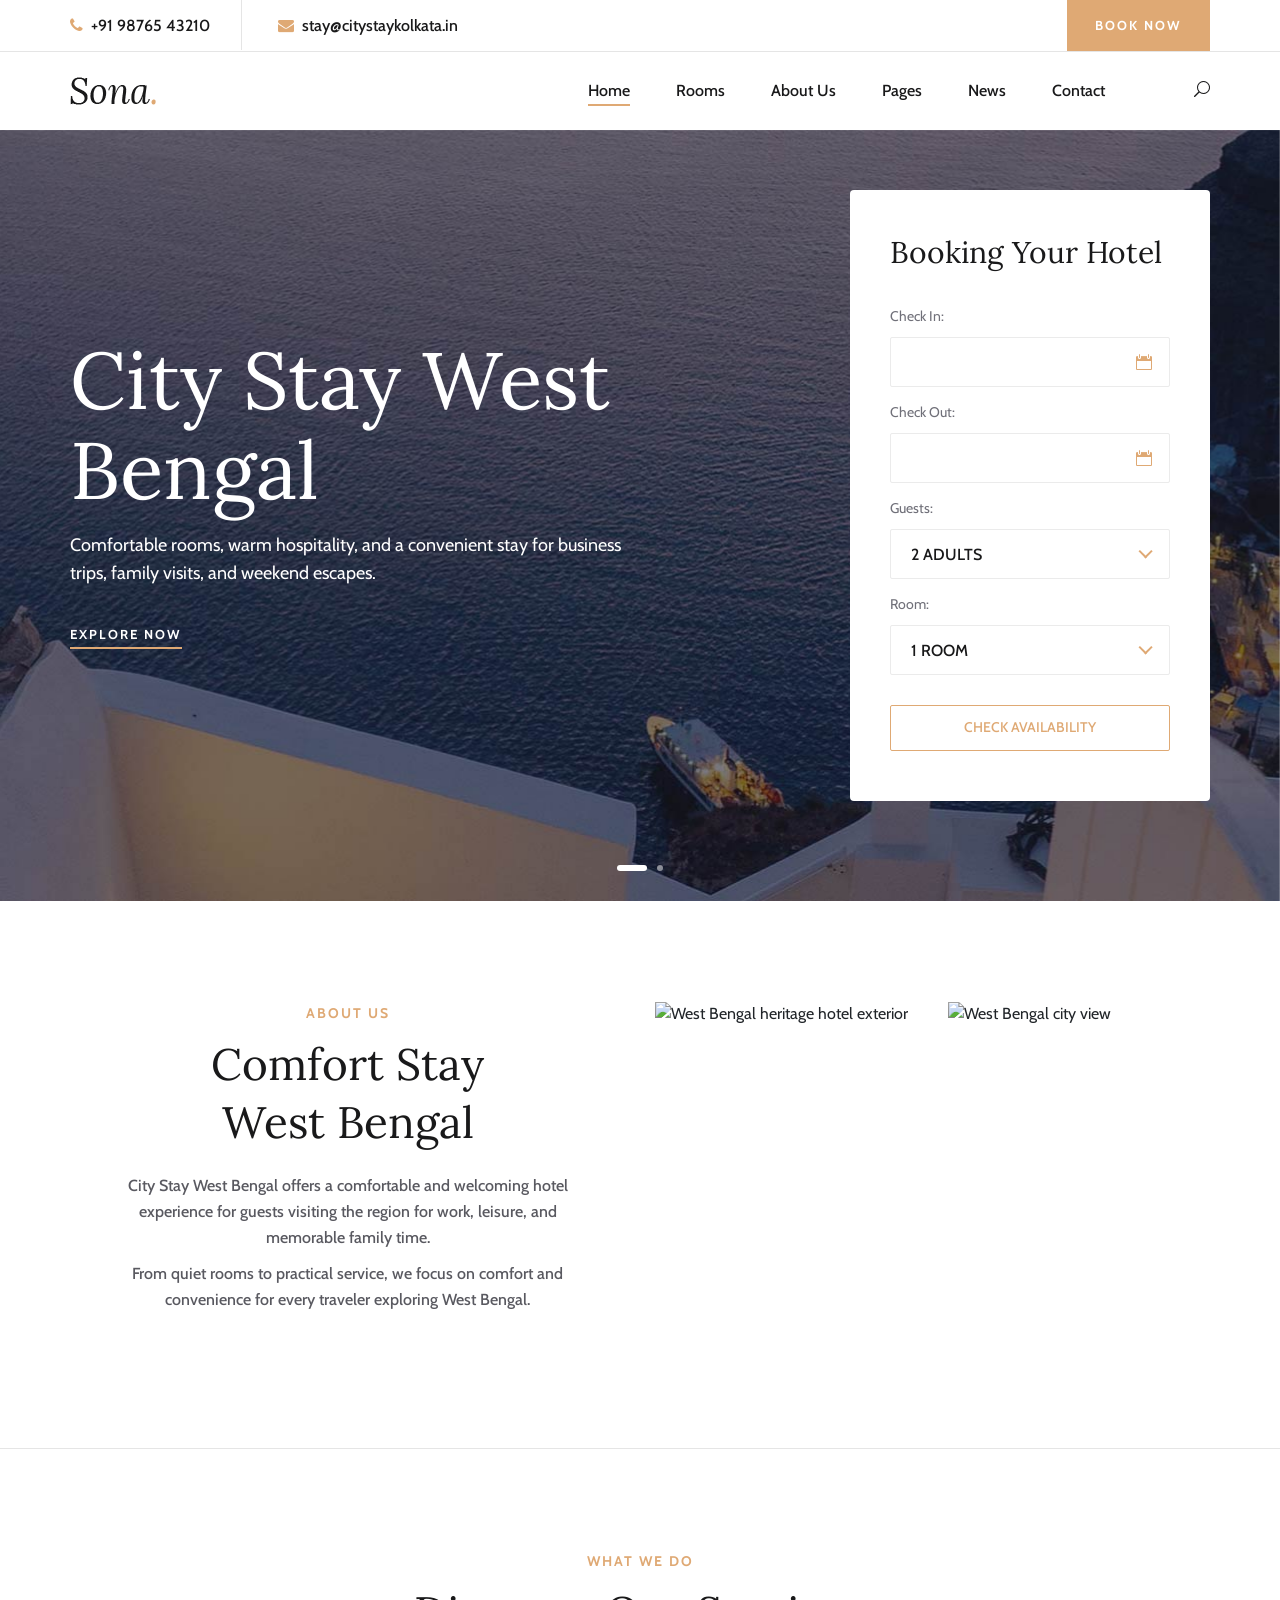
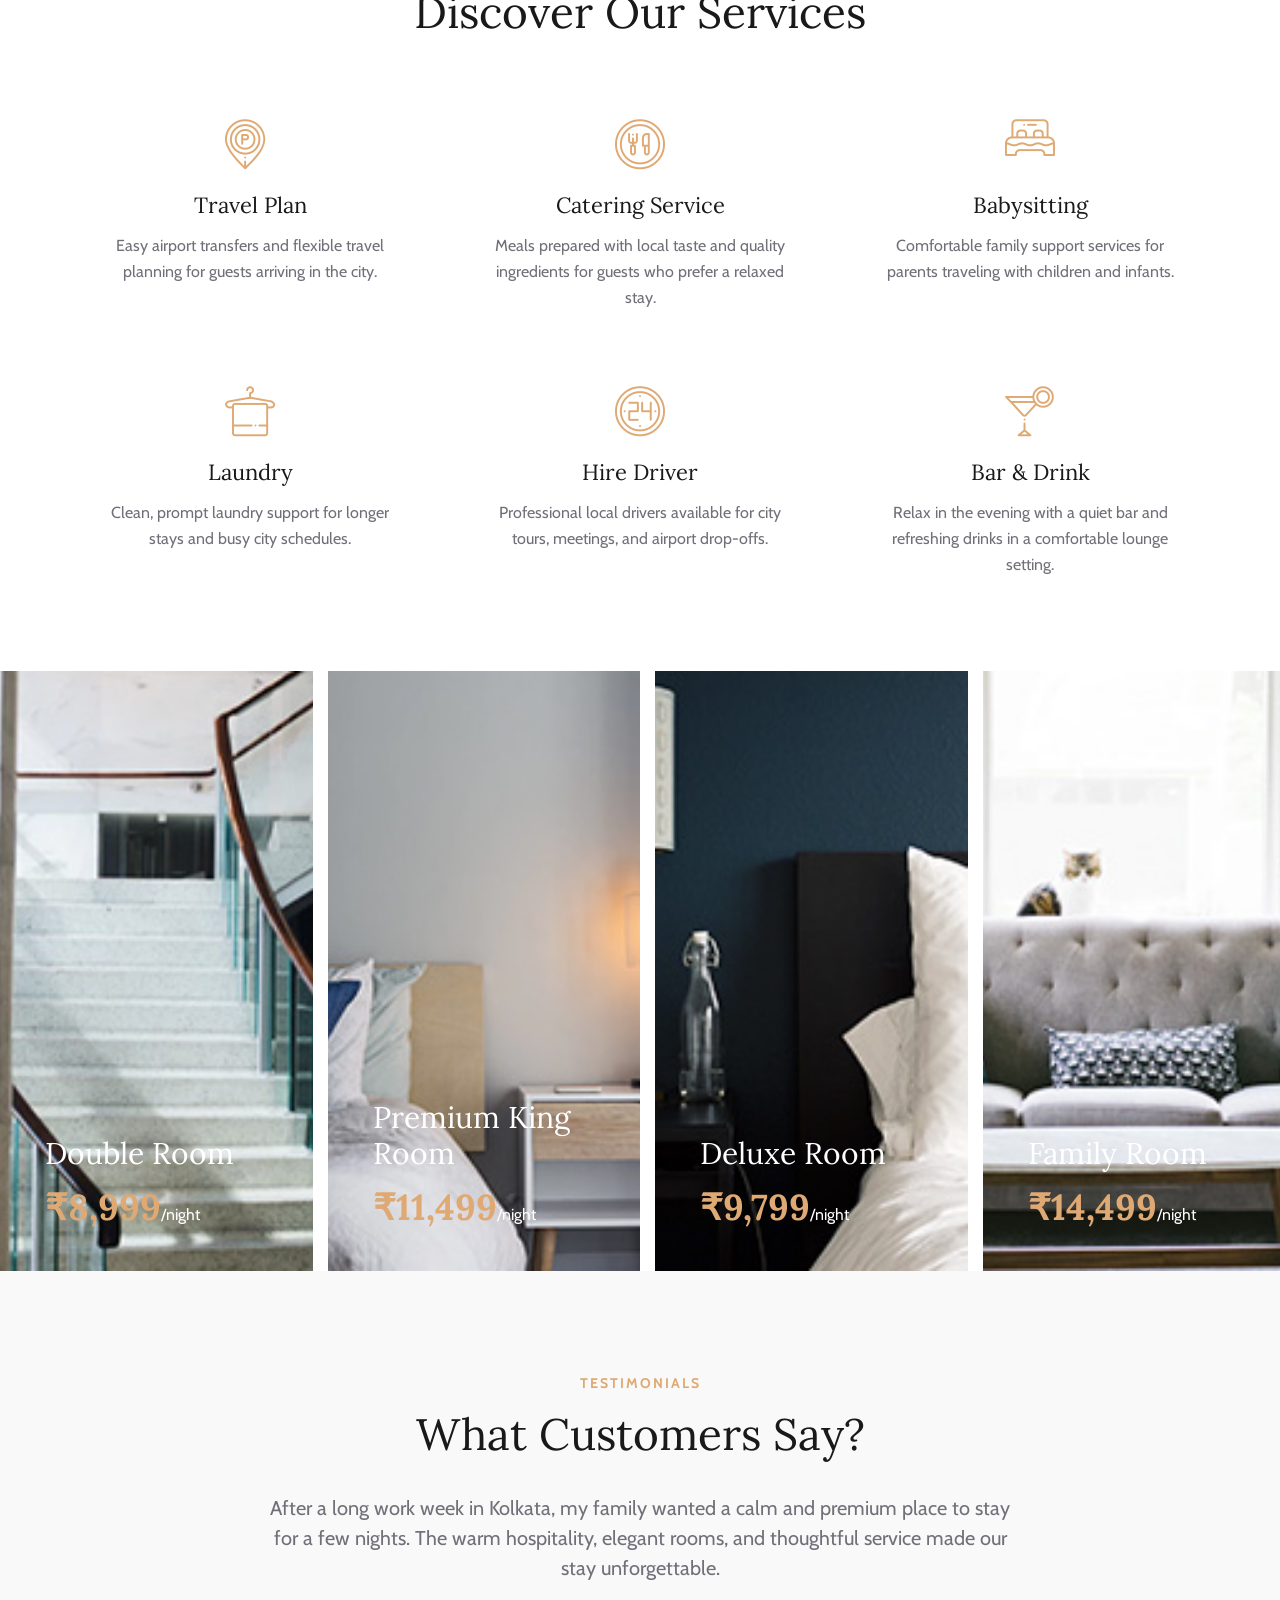
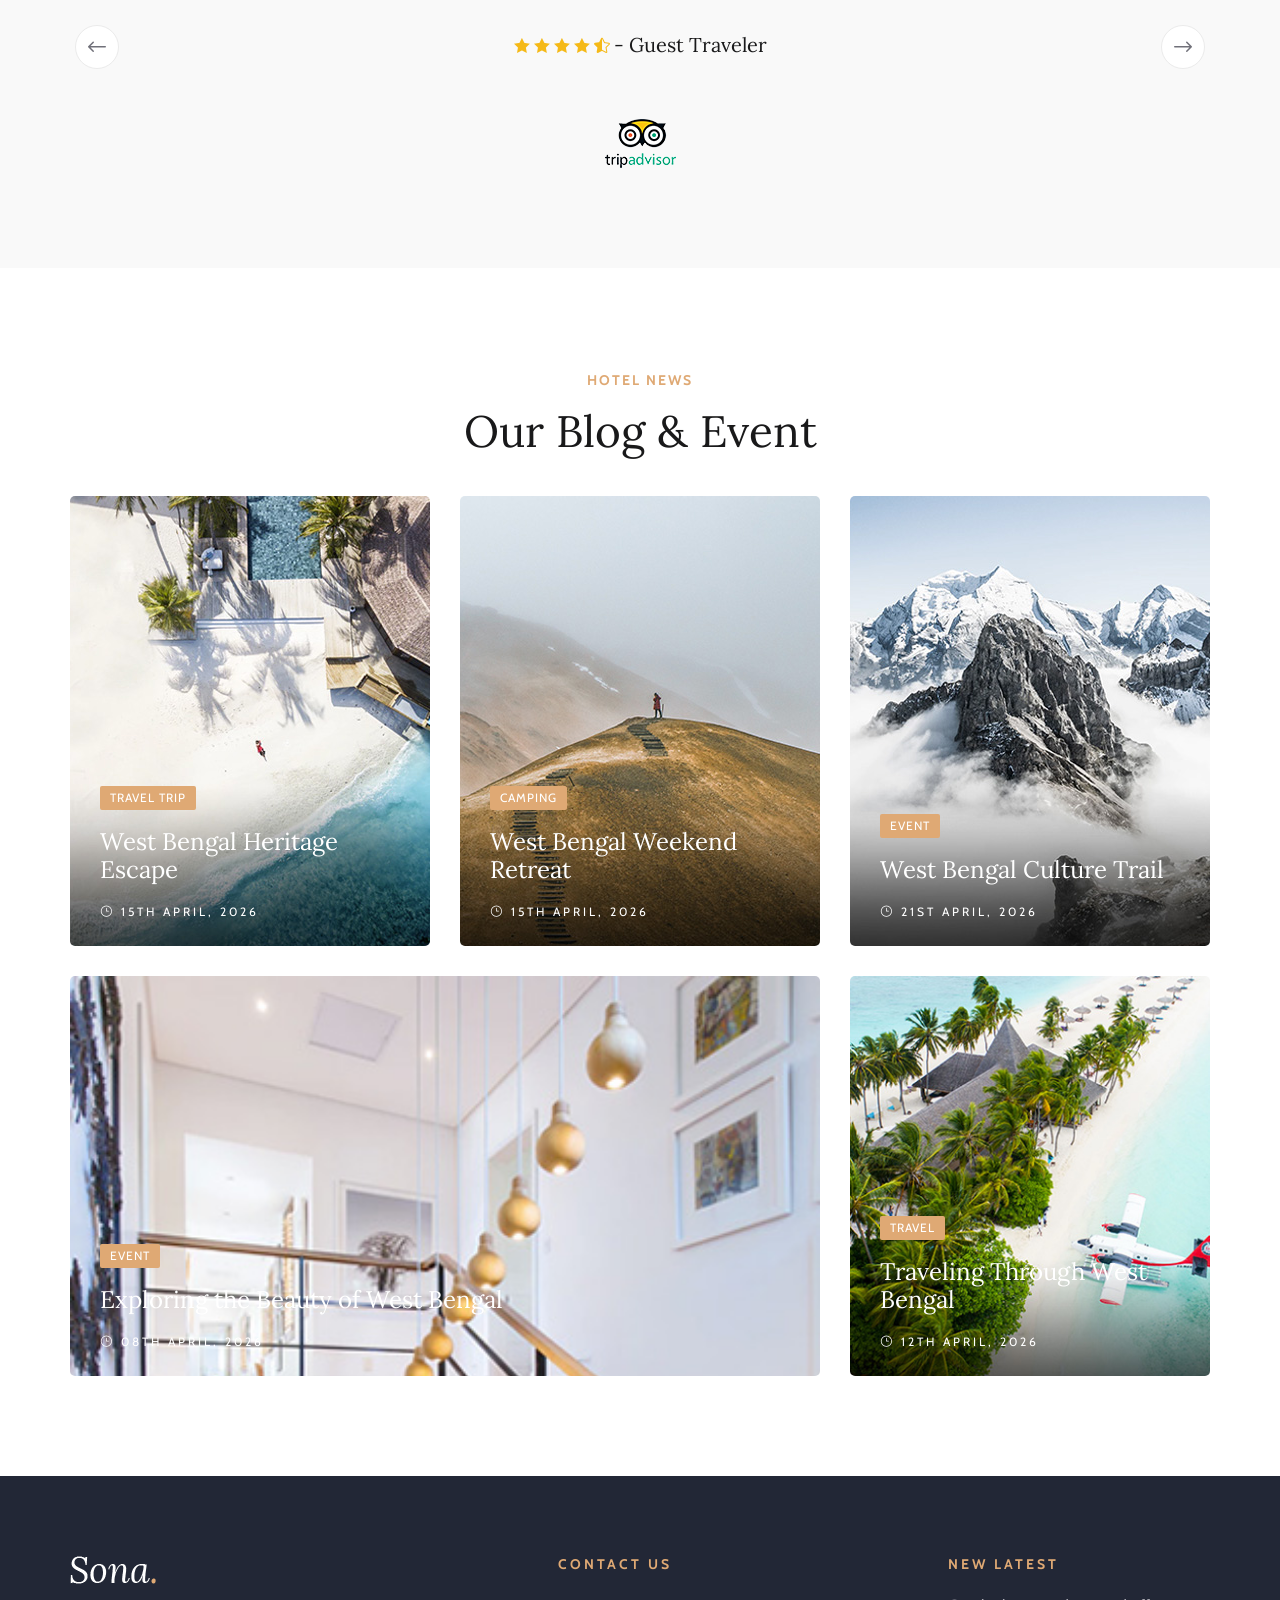
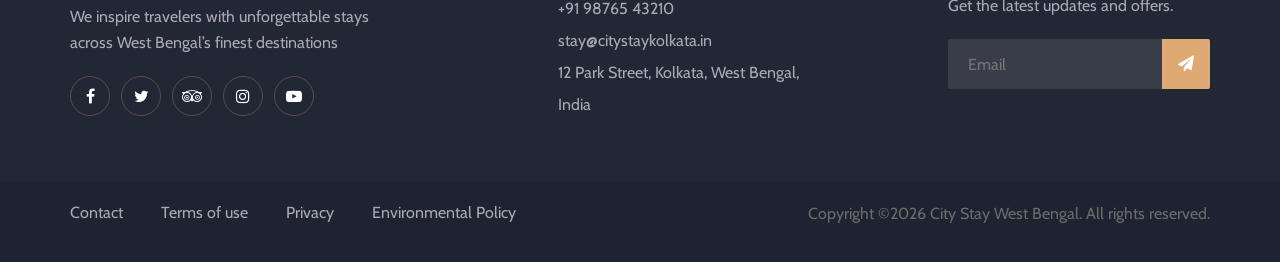
==== commit 52a3bfaf: "Refactor header and footer sections across multiple pages; update button text to "Book Now" and repl" ====
--- a/index.html
+++ b/index.html
@@ -45,17 +45,7 @@
             <i class="icon_search"></i>
         </div>
         <div class="header-configure-area">
-            <div class="language-option">
-                <img src="img/flag.jpg" alt="">
-                <span>IN <i class="fa fa-angle-down"></i></span>
-                <div class="flag-dropdown">
-                    <ul>
-                        <li><a href="#">HI</a></li>
-                        <li><a href="#">TA</a></li>
-                    </ul>
-                </div>
-            </div>
-            <a href="#" class="bk-btn">Bookw</a>
+            <a href="#" class="bk-btn">Book Now</a>
         </div>
         <nav class="mainmenu mobile-menu">
             <ul>
@@ -75,12 +65,6 @@
             </ul>
         </nav>
         <div id="mobile-menu-wrap"></div>
-        <div class="top-social">
-            <a href="#"><i class="fa fa-facebook"></i></a>
-            <a href="#"><i class="fa fa-twitter"></i></a>
-            <a href="#"><i class="fa fa-tripadvisor"></i></a>
-            <a href="#"><i class="fa fa-instagram"></i></a>
-        </div>
         <ul class="top-widget">
             <li><i class="fa fa-phone"></i> (12) 345 67890</li>
             <li><i class="fa fa-envelope"></i> info.colorlib@gmail.com</li>
@@ -101,23 +85,7 @@
                     </div>
                     <div class="col-lg-6">
                         <div class="tn-right">
-                            <div class="top-social">
-                                <a href="#"><i class="fa fa-facebook"></i></a>
-                                <a href="#"><i class="fa fa-twitter"></i></a>
-                                <a href="#"><i class="fa fa-tripadvisor"></i></a>
-                                <a href="#"><i class="fa fa-instagram"></i></a>
-                            </div>
                             <a href="#" class="bk-btn">Book Now</a>
-                            <div class="language-option">
-                                <img src="img/flag.jpg" alt="">
-                                <span>IN <i class="fa fa-angle-down"></i></span>
-                                <div class="flag-dropdown">
-                                    <ul>
-                                        <li><a href="#">HI</a></li>
-                                        <li><a href="#">TA</a></li>
-                                    </ul>
-                                </div>
-                            </div>
                         </div>
                     </div>
                 </div>
@@ -209,9 +177,8 @@
             </div>
         </div>
         <div class="hero-slider owl-carousel">
-            <div class="hs-item set-bg" data-setbg="https://images.unsplash.com/photo-1523901839036-a30306648417?auto=format&fit=crop&w=1600&q=80"></div>
-            <div class="hs-item set-bg" data-setbg="https://images.unsplash.com/photo-1524492412937-b28074a5d7da?auto=format&fit=crop&w=1600&q=80"></div>
-            <div class="hs-item set-bg" data-setbg="https://images.unsplash.com/photo-1548013146-72479768bada?auto=format&fit=crop&w=1600&q=80"></div>
+            <div class="hs-item set-bg" data-setbg="img/hero/hero-1.jpg"></div>
+            <div class="hs-item set-bg" data-setbg="img/hero/hero-2.jpg"></div>
         </div>
     </section>
     <!-- Hero Section End -->
@@ -234,10 +201,10 @@
                     <div class="about-pic">
                         <div class="row">
                             <div class="col-sm-6">
-                                <img src="https://images.unsplash.com/photo-1493246507139-91e8fad9978e?auto=format&fit=crop&w=1600&q=80" alt="West Bengal heritage hotel exterior">
+                                <img src="img/about/about-1.jpg" alt="West Bengal heritage hotel exterior">
                             </div>
                             <div class="col-sm-6">
-                                <img src="https://images.unsplash.com/photo-1493246507139-91e8fad9978e?auto=format&fit=crop&w=1200&q=80" alt="West Bengal city view">
+                                <img src="img/about/about-2.jpg" alt="West Bengal city view">
                             </div>
                         </div>
                     </div>
@@ -312,11 +279,11 @@
             <div class="hp-room-items">
                 <div class="row">
                     <div class="col-lg-3 col-md-6">
-                        <div class="hp-room-item set-bg" data-setbg="https://images.unsplash.com/photo-1523901839036-a30306648417?auto=format&fit=crop&w=1600&q=80">
+                        <div class="hp-room-item set-bg" data-setbg="img/room/room-1.jpg">
                             <div class="hr-text">
                                 <h3>Double Room</h3>
                                 <h2>₹8,999<span>/night</span></h2>
-                                <tab₹7,999<span>/N
+                                <table>
                                     <tbody>
                                         <tr>
                                             <td class="r-o">Size:</td>
@@ -341,11 +308,11 @@
                         </div>
                     </div>
                     <div class="col-lg-3 col-md-6">
-                        <div class="hp-room-item set-bg" data-setbg="https://images.unsplash.com/photo-1523901839036-a30306648417?auto=format&fit=crop&w=1600&q=80">
+                        <div class="hp-room-item set-bg" data-setbg="img/room/room-2.jpg">
                             <div class="hr-text">
                                 <h3>Premium King Room</h3>
                                 <h2>₹11,499<span>/night</span></h2>
-                                <tab₹6,499<span>/N
+                                <table>
                                     <tbody>
                                         <tr>
                                             <td class="r-o">Size:</td>
@@ -370,11 +337,11 @@
                         </div>
                     </div>
                     <div class="col-lg-3 col-md-6">
-                        <div class="hp-room-item set-bg" data-setbg="https://images.unsplash.com/photo-1494526585095-c41746248156?auto=format&fit=crop&w=1200&q=80">
+                        <div class="hp-room-item set-bg" data-setbg="img/room/room-3.jpg">
                             <div class="hr-text">
                                 <h3>Deluxe Room</h3>
                                 <h2>₹9,799<span>/night</span></h2>
-                                <tab₹8,199<span>/N
+                                <table>
                                     <tbody>
                                         <tr>
                                             <td class="r-o">Size:</td>
@@ -399,11 +366,11 @@
                         </div>
                     </div>
                     <div class="col-lg-3 col-md-6">
-                        <div class="hp-room-item set-bg" data-setbg="https://images.unsplash.com/photo-1520250497591-112f2f40a3f4?auto=format&fit=crop&w=1200&q=80">
+                        <div class="hp-room-item set-bg" data-setbg="img/room/room-4.jpg">
                             <div class="hr-text">
                                 <h3>Family Room</h3>
                                 <h2>₹14,499<span>/night</span></h2>
-                                <tab₹10,999<span>/N
+                                <table>
                                     <tbody>
                                         <tr>
                                             <td class="r-o">Size:</td>
@@ -495,7 +462,7 @@
             </div>
             <div class="row">
                 <div class="col-lg-4">
-                    <div class="blog-item set-bg" data-setbg="https://images.unsplash.com/photo-1493246507139-91e8fad9978e?auto=format&fit=crop&w=1200&q=80">
+                    <div class="blog-item set-bg" data-setbg="img/blog/blog-1.jpg">
                         <div class="bi-text">
                             <span class="b-tag">Travel Trip</span>
                             <h4><a href="#">West Bengal Heritage Escape</a></h4>
@@ -504,7 +471,7 @@
                     </div>
                 </div>
                 <div class="col-lg-4">
-                    <div class="blog-item set-bg" data-setbg="https://images.unsplash.com/photo-1505761671935-60ebc70fe1f6?auto=format&fit=crop&w=1600&q=80">
+                    <div class="blog-item set-bg" data-setbg="img/blog/blog-2.jpg">
                         <div class="bi-text">
                             <span class="b-tag">Camping</span>
                             <h4><a href="#">West Bengal Weekend Retreat</a></h4>
@@ -513,7 +480,7 @@
                     </div>
                 </div>
                 <div class="col-lg-4">
-                    <div class="blog-item set-bg" data-setbg="https://images.unsplash.com/photo-1514565131-fce0801e5785?auto=format&fit=crop&w=1600&q=80">
+                    <div class="blog-item set-bg" data-setbg="img/blog/blog-3.jpg">
                         <div class="bi-text">
                             <span class="b-tag">Event</span>
                             <h4><a href="#">West Bengal Culture Trail</a></h4>
@@ -522,7 +489,7 @@
                     </div>
                 </div>
                 <div class="col-lg-8">
-                    <div class="blog-item small-size set-bg" data-setbg="https://images.unsplash.com/photo-1505761671935-60ebc70fe1f6?auto=format&fit=crop&w=1600&q=80">
+                    <div class="blog-item small-size set-bg" data-setbg="img/blog/blog-4.jpg">
                         <div class="bi-text">
                             <span class="b-tag">Event</span>
                             <h4><a href="#">Exploring the Beauty of West Bengal</a></h4>
@@ -531,7 +498,7 @@
                     </div>
                 </div>
                 <div class="col-lg-4">
-                    <div class="blog-item small-size set-bg" data-setbg="https://images.unsplash.com/photo-1493246507139-91e8fad9978e?auto=format&fit=crop&w=1200&q=80">
+                    <div class="blog-item small-size set-bg" data-setbg="img/blog/blog-5.jpg">
                         <div class="bi-text">
                             <span class="b-tag">Travel</span>
                             <h4><a href="#">Traveling Through West Bengal</a></h4>
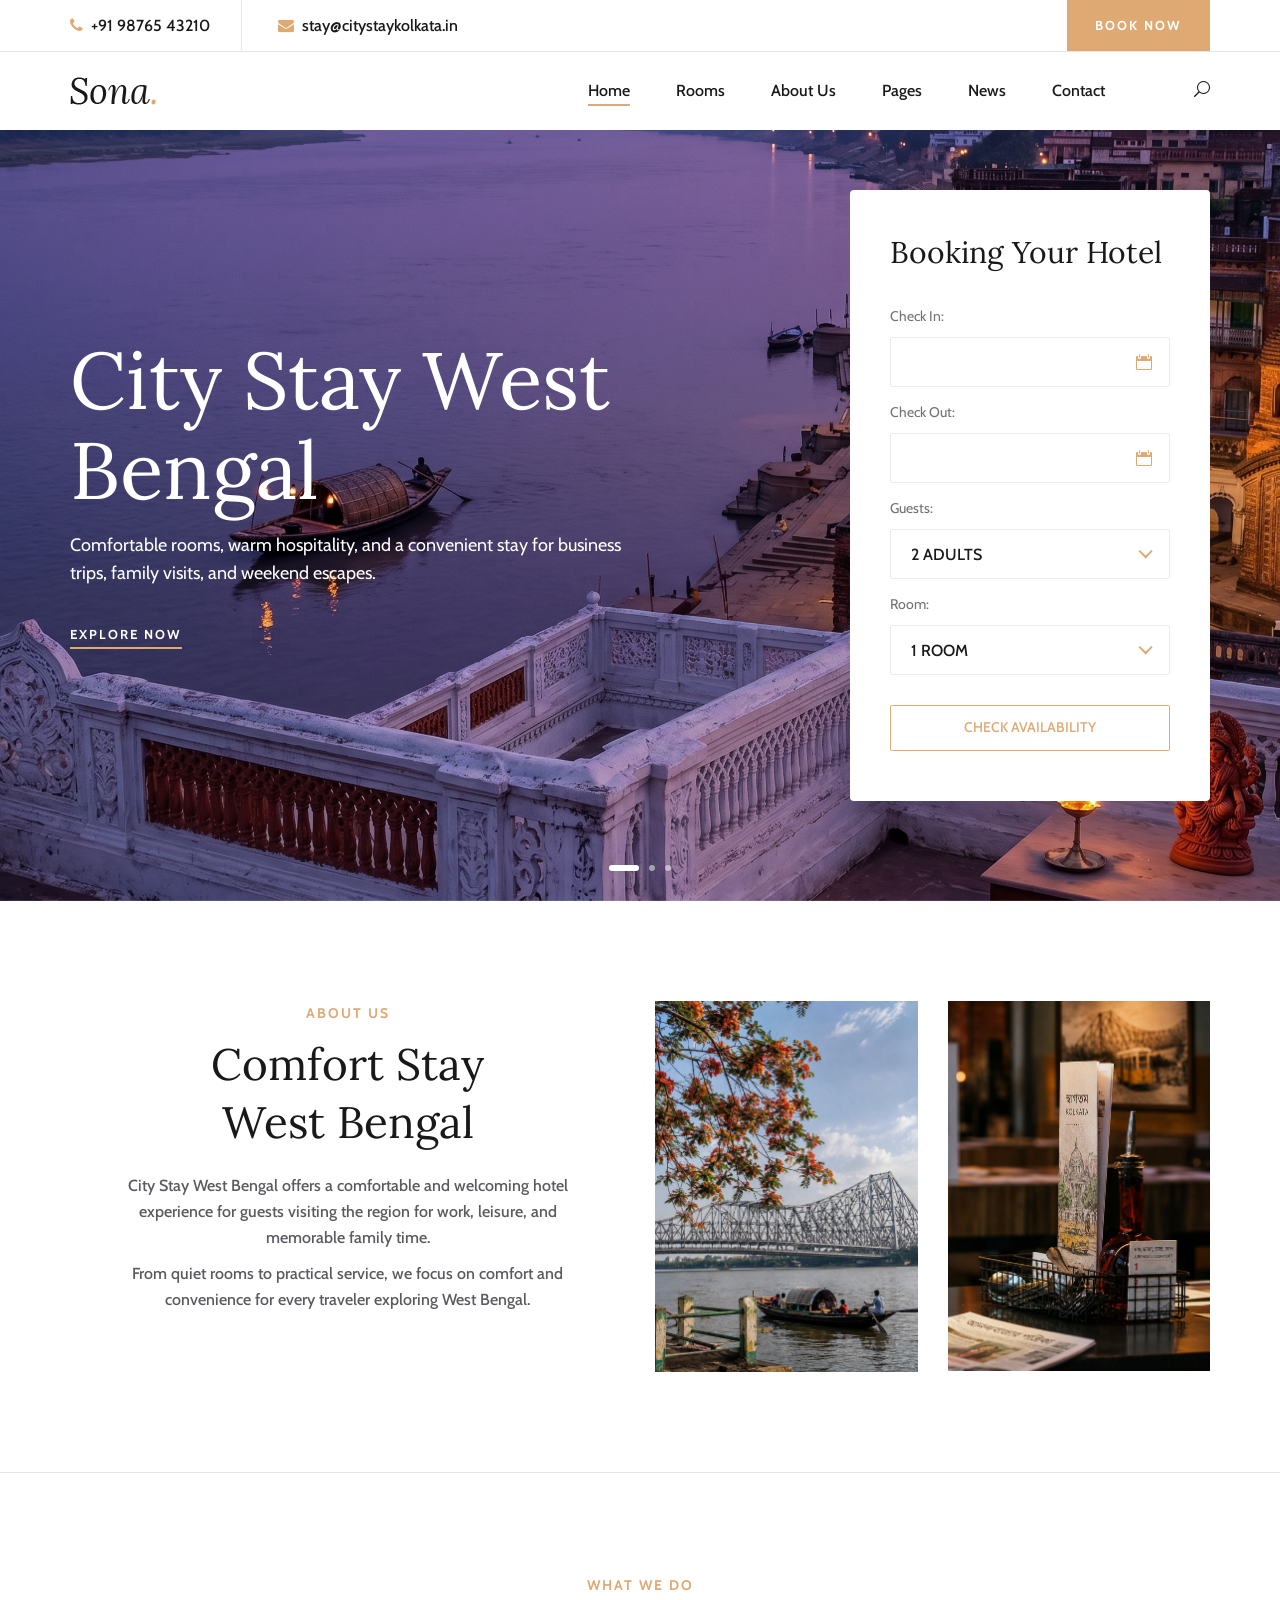
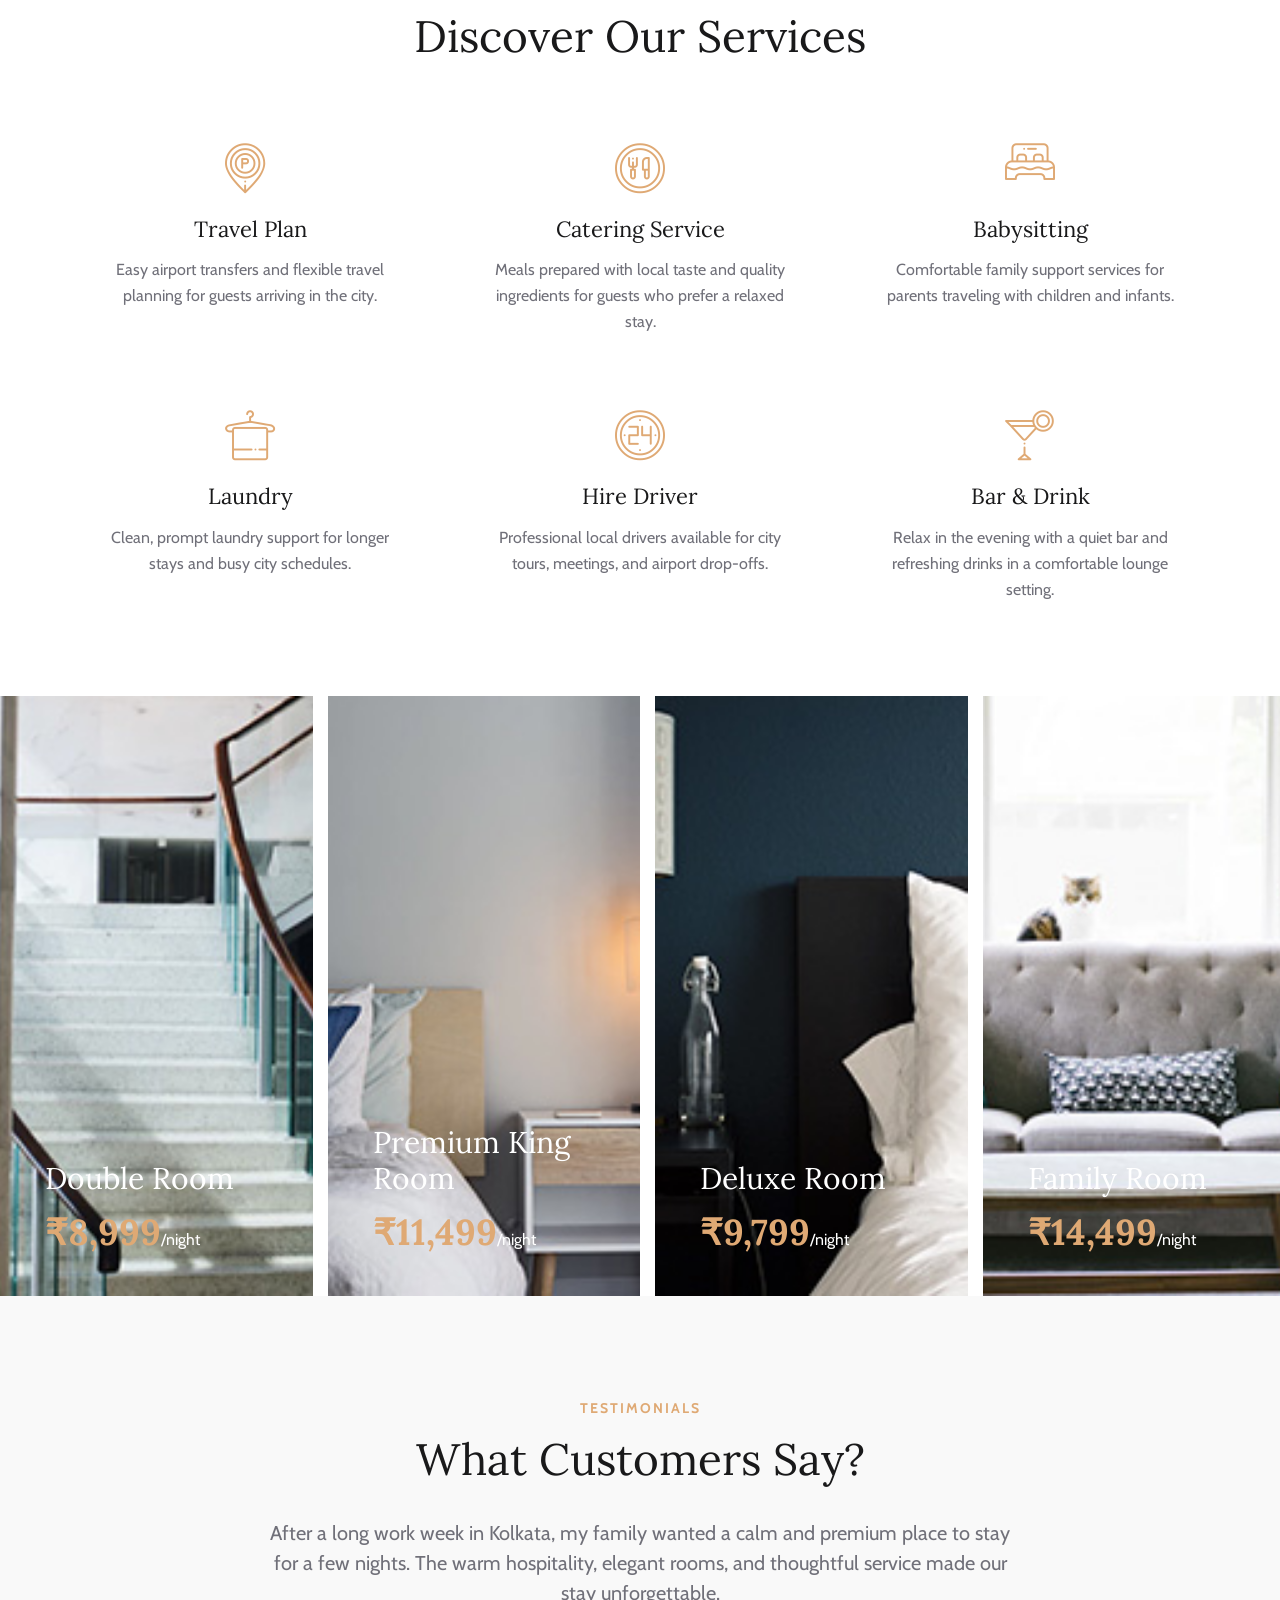
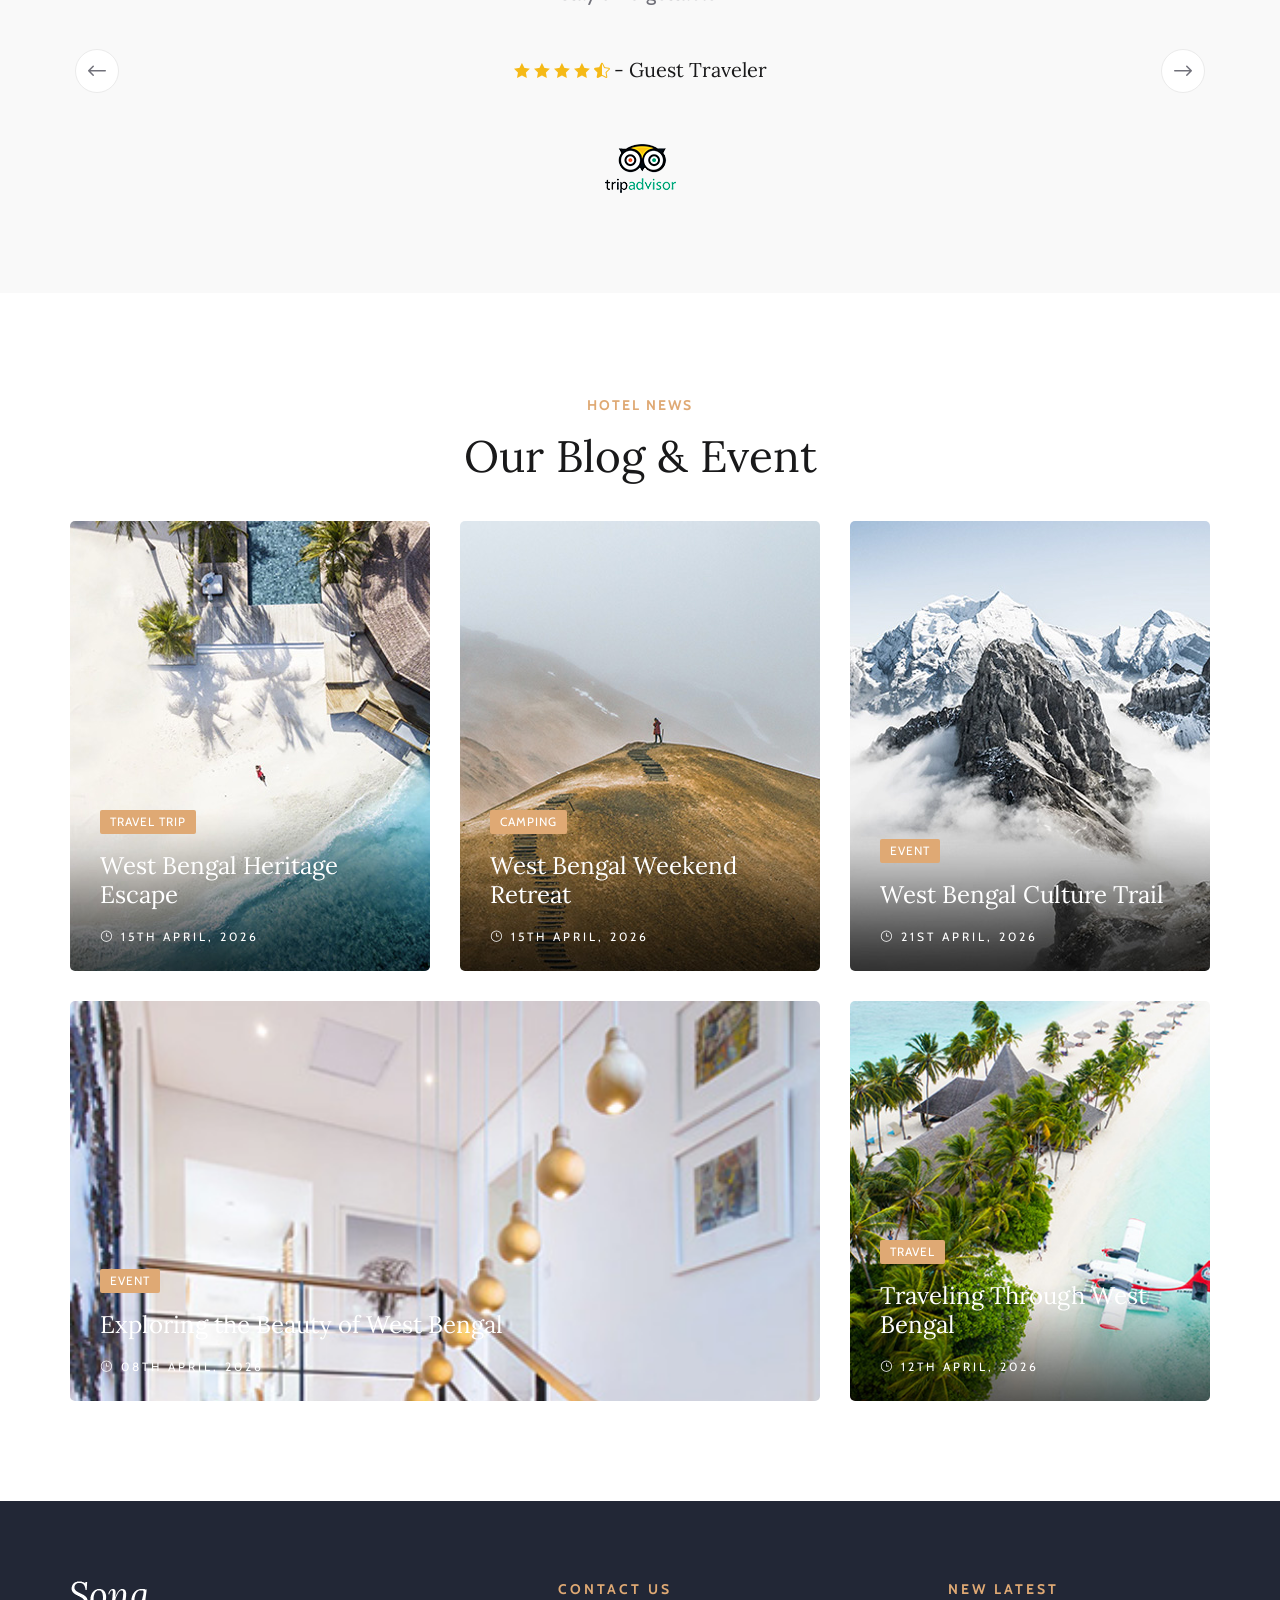
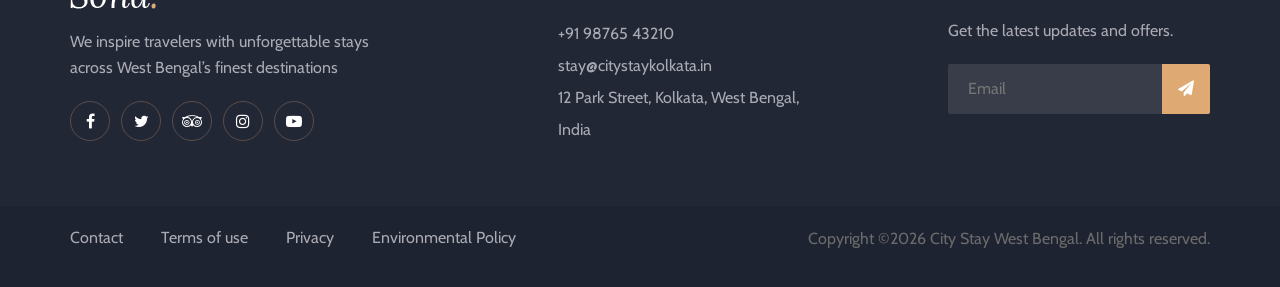
==== commit 91406b4d: "Replace outdated JPG images with new PNG assets for improved quality; update hero section and about " ====
--- a/index.html
+++ b/index.html
@@ -177,8 +177,9 @@
             </div>
         </div>
         <div class="hero-slider owl-carousel">
-            <div class="hs-item set-bg" data-setbg="img/hero/hero-1.jpg"></div>
-            <div class="hs-item set-bg" data-setbg="img/hero/hero-2.jpg"></div>
+            <div class="hs-item set-bg" data-setbg="img/hero/hero-1.png"></div>
+            <div class="hs-item set-bg" data-setbg="img/hero/hero-2.png"></div>
+            <div class="hs-item set-bg" data-setbg="img/hero/hero-3.png"></div>
         </div>
     </section>
     <!-- Hero Section End -->
@@ -201,10 +202,10 @@
                     <div class="about-pic">
                         <div class="row">
                             <div class="col-sm-6">
-                                <img src="img/about/about-1.jpg" alt="West Bengal heritage hotel exterior">
+                                <img src="img/about/about-1.png" alt="West Bengal heritage hotel exterior">
                             </div>
                             <div class="col-sm-6">
-                                <img src="img/about/about-2.jpg" alt="West Bengal city view">
+                                <img src="img/about/about-2.png" alt="West Bengal city view">
                             </div>
                         </div>
                     </div>
